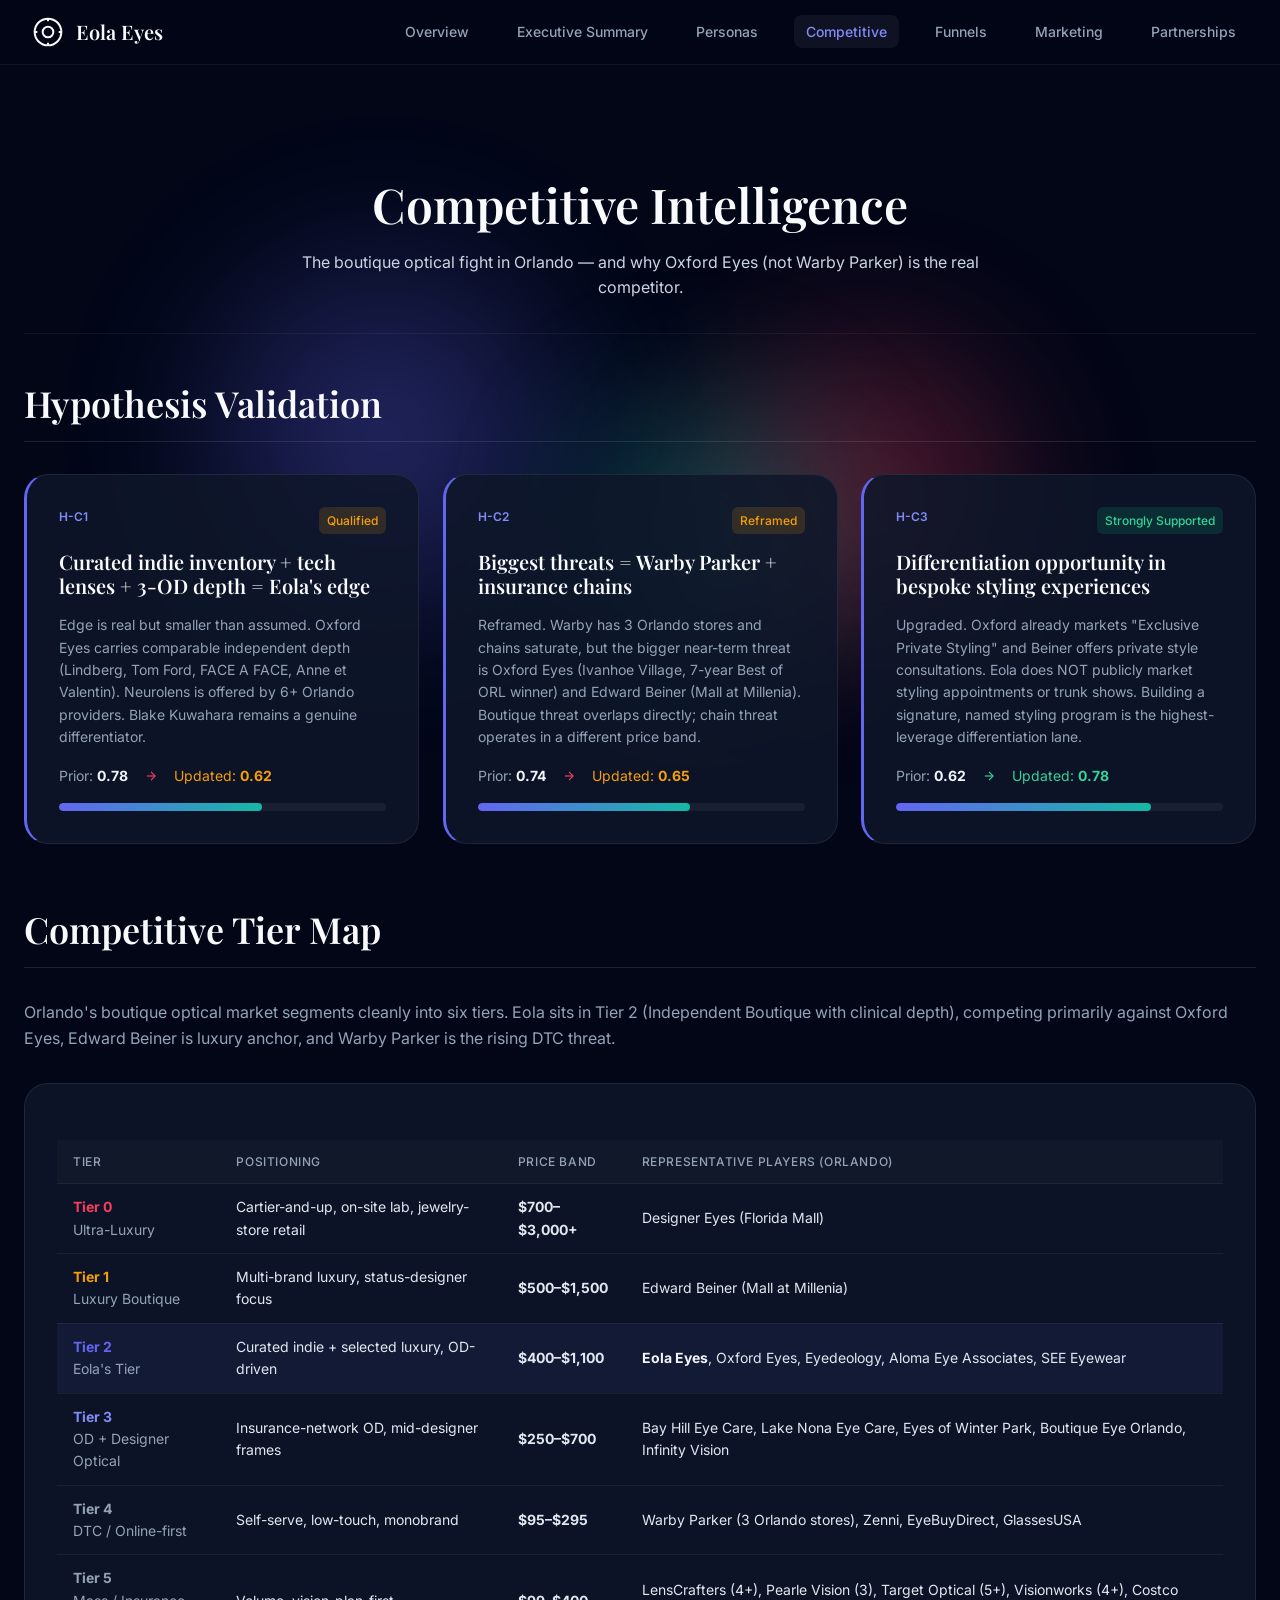
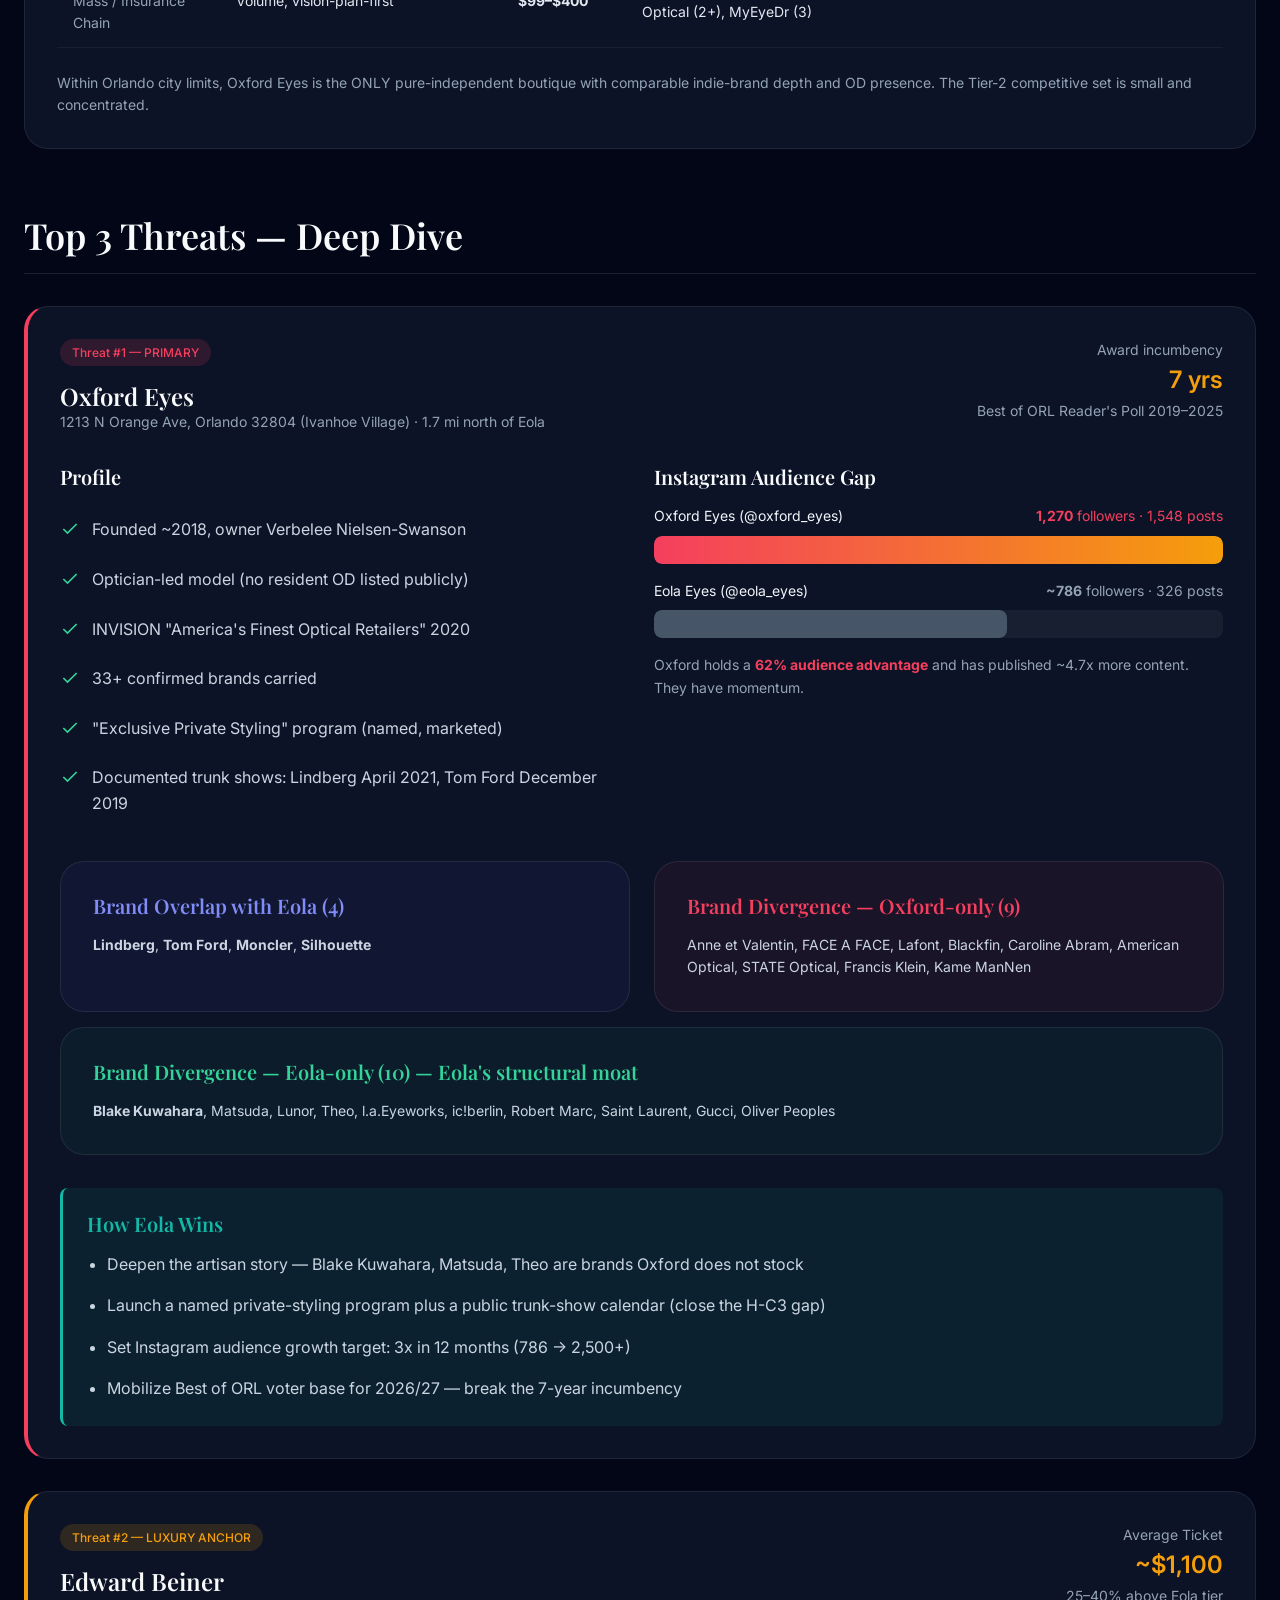
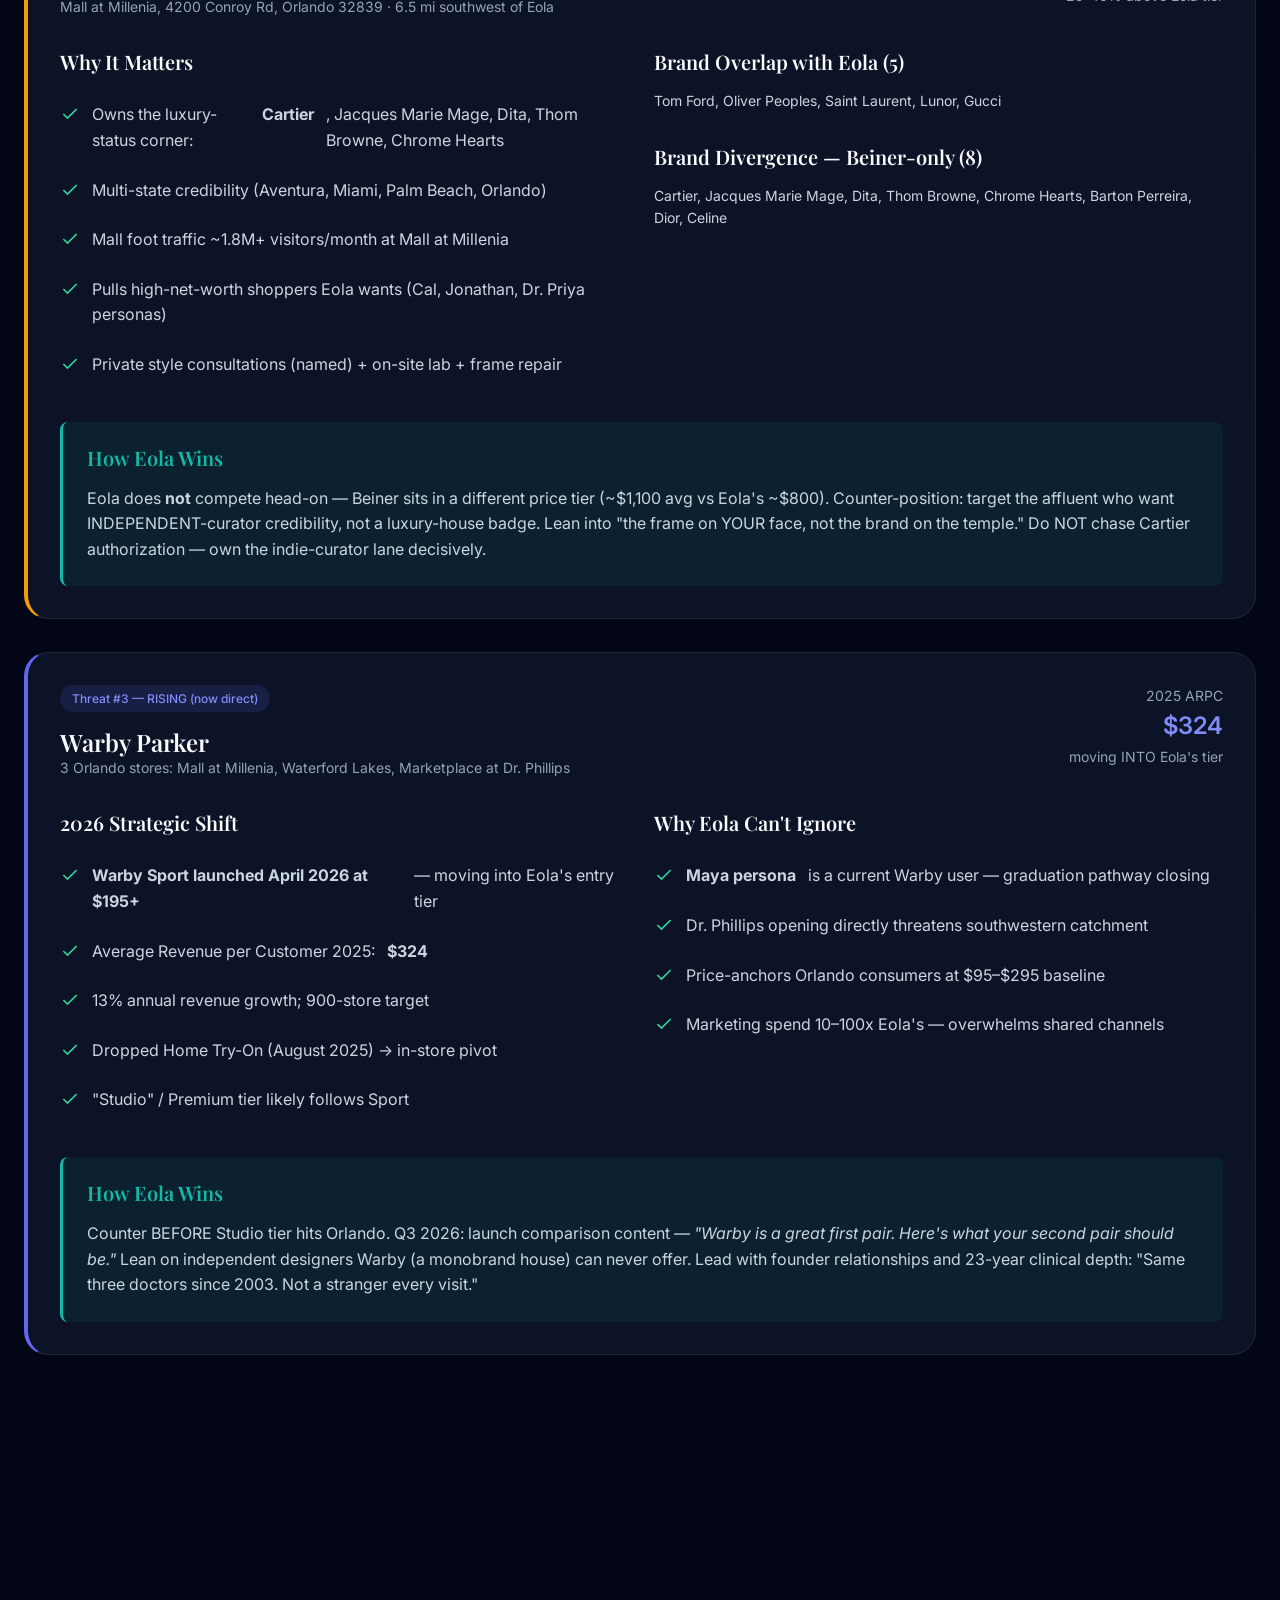
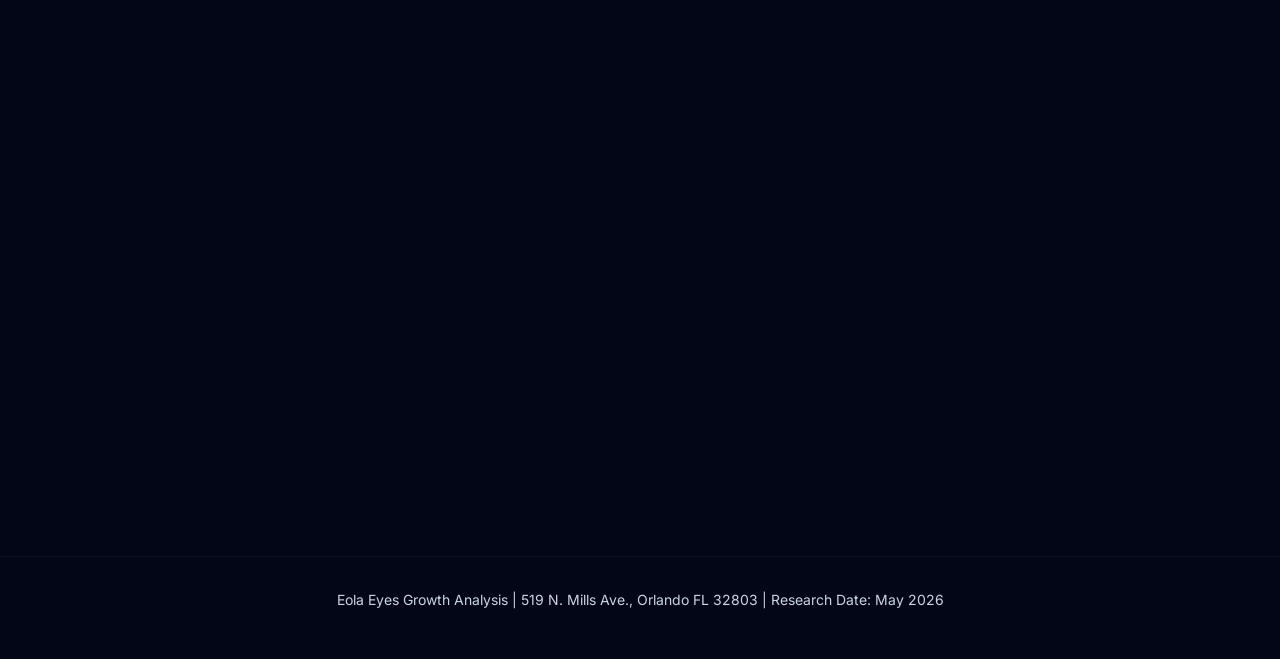
==== competitive.html @ 852f7302 "Initial commit: Eola Eyes Boutique Optical Sales Growth Analysis Live site: https://eolaeyes-growth-" ====
<!DOCTYPE html>
<html lang="en">
<head>
  <meta charset="UTF-8">
  <meta name="viewport" content="width=device-width, initial-scale=1.0">
  <title>Competitive Intelligence | Eola Eyes</title>
  <meta name="description" content="The boutique optical fight in Orlando — and why Oxford Eyes (not Warby Parker) is the real competitor for Eola Eyes.">

  <link rel="preconnect" href="https://fonts.googleapis.com">
  <link rel="preconnect" href="https://fonts.gstatic.com" crossorigin>

  <style>
    :root { --color-indigo: #6366f1; --color-rose: #f43f5e; --color-teal: #14b8a6; --color-slate-950: #020617; }
    body { margin: 0; font-family: 'Inter', -apple-system, sans-serif; background: var(--color-slate-950); color: #f1f5f9; }
    .aurora-bg { position: fixed; inset: 0; overflow: hidden; z-index: -1; }
  </style>

  <link href="https://fonts.googleapis.com/css2?family=Inter:wght@400;500;600&family=Playfair+Display:wght@500;600;700&display=swap" rel="stylesheet">
  <link rel="preload" href="./assets/css/main.css" as="style" onload="this.onload=null;this.rel='stylesheet'">
  <noscript><link rel="stylesheet" href="./assets/css/main.css"></noscript>
  <script defer src="./assets/js/main.js"></script>
</head>
<body>
  <div class="aurora-bg">
    <div class="aurora-blob aurora-blob--indigo"></div>
    <div class="aurora-blob aurora-blob--rose"></div>
    <div class="aurora-blob aurora-blob--teal"></div>
  </div>

  <nav class="nav">
    <div class="nav-container">
      <a href="index.html" class="nav-logo">
        <svg width="32" height="32" viewBox="0 0 24 24" fill="none" stroke="currentColor" stroke-width="1.5">
          <circle cx="12" cy="12" r="10"/><circle cx="12" cy="12" r="4"/>
          <line x1="12" y1="2" x2="12" y2="4"/><line x1="12" y1="20" x2="12" y2="22"/>
          <line x1="2" y1="12" x2="4" y2="12"/><line x1="20" y1="12" x2="22" y2="12"/>
        </svg>
        Eola Eyes
      </a>
      <button class="nav-toggle" aria-label="Toggle navigation">
        <svg width="24" height="24" viewBox="0 0 24 24" fill="none" stroke="currentColor" stroke-width="2">
          <line x1="3" y1="6" x2="21" y2="6"/><line x1="3" y1="12" x2="21" y2="12"/><line x1="3" y1="18" x2="21" y2="18"/>
        </svg>
      </button>
      <ul class="nav-links">
        <li><a href="index.html" class="nav-link">Overview</a></li>
        <li><a href="executive-summary.html" class="nav-link">Executive Summary</a></li>
        <li><a href="personas.html" class="nav-link">Personas</a></li>
        <li><a href="competitive.html" class="nav-link active">Competitive</a></li>
        <li><a href="funnels.html" class="nav-link">Funnels</a></li>
        <li><a href="marketing.html" class="nav-link">Marketing</a></li>
        <li><a href="partnerships.html" class="nav-link">Partnerships</a></li>
      </ul>
    </div>
  </nav>

  <main class="main">
    <div class="container">
      <header class="page-header" data-reveal>
        <h1>Competitive Intelligence</h1>
        <p>The boutique optical fight in Orlando — and why Oxford Eyes (not Warby Parker) is the real competitor.</p>
      </header>

      <!-- Hypothesis Validation -->
      <section class="section" data-reveal>
        <h2 class="section-title">Hypothesis Validation</h2>
        <div class="grid-3">
          <div class="glass-card hypothesis-card">
            <div class="hypothesis-header">
              <span class="hypothesis-id">H-C1</span>
              <span class="hypothesis-status status-testing">Qualified</span>
            </div>
            <h4 class="mb-4">Curated indie inventory + tech lenses + 3-OD depth = Eola's edge</h4>
            <p class="text-muted text-sm mb-4">Edge is real but smaller than assumed. Oxford Eyes carries comparable independent depth (Lindberg, Tom Ford, FACE A FACE, Anne et Valentin). Neurolens is offered by 6+ Orlando providers. Blake Kuwahara remains a genuine differentiator.</p>
            <div style="display: flex; align-items: center; gap: 1rem; font-size: 0.875rem;">
              <span class="text-muted">Prior: <strong style="color:#f1f5f9;">0.78</strong></span>
              <svg width="14" height="14" viewBox="0 0 24 24" fill="none" stroke="#f43f5e" stroke-width="2"><line x1="5" y1="12" x2="19" y2="12"/><polyline points="12 5 19 12 12 19"/></svg>
              <span class="text-warning">Updated: <strong>0.62</strong></span>
            </div>
            <div class="probability-bar"><div class="probability-fill" style="width: 62%;"></div></div>
          </div>

          <div class="glass-card hypothesis-card">
            <div class="hypothesis-header">
              <span class="hypothesis-id">H-C2</span>
              <span class="hypothesis-status status-testing">Reframed</span>
            </div>
            <h4 class="mb-4">Biggest threats = Warby Parker + insurance chains</h4>
            <p class="text-muted text-sm mb-4">Reframed. Warby has 3 Orlando stores and chains saturate, but the bigger near-term threat is Oxford Eyes (Ivanhoe Village, 7-year Best of ORL winner) and Edward Beiner (Mall at Millenia). Boutique threat overlaps directly; chain threat operates in a different price band.</p>
            <div style="display: flex; align-items: center; gap: 1rem; font-size: 0.875rem;">
              <span class="text-muted">Prior: <strong style="color:#f1f5f9;">0.74</strong></span>
              <svg width="14" height="14" viewBox="0 0 24 24" fill="none" stroke="#f43f5e" stroke-width="2"><line x1="5" y1="12" x2="19" y2="12"/><polyline points="12 5 19 12 12 19"/></svg>
              <span class="text-warning">Updated: <strong>0.65</strong></span>
            </div>
            <div class="probability-bar"><div class="probability-fill" style="width: 65%;"></div></div>
          </div>

          <div class="glass-card hypothesis-card">
            <div class="hypothesis-header">
              <span class="hypothesis-id">H-C3</span>
              <span class="hypothesis-status status-supported">Strongly Supported</span>
            </div>
            <h4 class="mb-4">Differentiation opportunity in bespoke styling experiences</h4>
            <p class="text-muted text-sm mb-4">Upgraded. Oxford already markets "Exclusive Private Styling" and Beiner offers private style consultations. Eola does NOT publicly market styling appointments or trunk shows. Building a signature, named styling program is the highest-leverage differentiation lane.</p>
            <div style="display: flex; align-items: center; gap: 1rem; font-size: 0.875rem;">
              <span class="text-muted">Prior: <strong style="color:#f1f5f9;">0.62</strong></span>
              <svg width="14" height="14" viewBox="0 0 24 24" fill="none" stroke="#34d399" stroke-width="2"><line x1="5" y1="12" x2="19" y2="12"/><polyline points="12 5 19 12 12 19"/></svg>
              <span class="text-success">Updated: <strong>0.78</strong></span>
            </div>
            <div class="probability-bar"><div class="probability-fill" style="width: 78%;"></div></div>
          </div>
        </div>
      </section>

      <!-- Competitive Tier Map -->
      <section class="section" data-reveal>
        <h2 class="section-title">Competitive Tier Map</h2>
        <p class="text-muted mb-8">Orlando's boutique optical market segments cleanly into six tiers. Eola sits in Tier 2 (Independent Boutique with clinical depth), competing primarily against Oxford Eyes, Edward Beiner is luxury anchor, and Warby Parker is the rising DTC threat.</p>
        <div class="glass-card">
          <div class="table-wrapper">
            <table>
              <thead>
                <tr>
                  <th>Tier</th>
                  <th>Positioning</th>
                  <th>Price Band</th>
                  <th>Representative Players (Orlando)</th>
                </tr>
              </thead>
              <tbody>
                <tr>
                  <td><strong style="color: var(--color-rose);">Tier 0</strong><br><span class="text-sm text-muted">Ultra-Luxury</span></td>
                  <td>Cartier-and-up, on-site lab, jewelry-store retail</td>
                  <td><strong>$700–$3,000+</strong></td>
                  <td>Designer Eyes (Florida Mall)</td>
                </tr>
                <tr>
                  <td><strong style="color: var(--color-amber);">Tier 1</strong><br><span class="text-sm text-muted">Luxury Boutique</span></td>
                  <td>Multi-brand luxury, status-designer focus</td>
                  <td><strong>$500–$1,500</strong></td>
                  <td>Edward Beiner (Mall at Millenia)</td>
                </tr>
                <tr style="background: rgba(99, 102, 241, 0.08);">
                  <td><strong style="color: var(--color-indigo);">Tier 2</strong><br><span class="text-sm text-muted">Eola's Tier</span></td>
                  <td>Curated indie + selected luxury, OD-driven</td>
                  <td><strong>$400–$1,100</strong></td>
                  <td><strong style="color: #f1f5f9;">Eola Eyes</strong>, Oxford Eyes, Eyedeology, Aloma Eye Associates, SEE Eyewear</td>
                </tr>
                <tr>
                  <td><strong style="color: var(--color-indigo-light);">Tier 3</strong><br><span class="text-sm text-muted">OD + Designer Optical</span></td>
                  <td>Insurance-network OD, mid-designer frames</td>
                  <td><strong>$250–$700</strong></td>
                  <td>Bay Hill Eye Care, Lake Nona Eye Care, Eyes of Winter Park, Boutique Eye Orlando, Infinity Vision</td>
                </tr>
                <tr>
                  <td><strong style="color: var(--color-slate-400);">Tier 4</strong><br><span class="text-sm text-muted">DTC / Online-first</span></td>
                  <td>Self-serve, low-touch, monobrand</td>
                  <td><strong>$95–$295</strong></td>
                  <td>Warby Parker (3 Orlando stores), Zenni, EyeBuyDirect, GlassesUSA</td>
                </tr>
                <tr>
                  <td><strong style="color: var(--color-slate-400);">Tier 5</strong><br><span class="text-sm text-muted">Mass / Insurance Chain</span></td>
                  <td>Volume, vision-plan-first</td>
                  <td><strong>$99–$400</strong></td>
                  <td>LensCrafters (4+), Pearle Vision (3), Target Optical (5+), Visionworks (4+), Costco Optical (2+), MyEyeDr (3)</td>
                </tr>
              </tbody>
            </table>
          </div>
          <p class="text-sm text-muted mt-4" style="margin-bottom:0;">Within Orlando city limits, Oxford Eyes is the ONLY pure-independent boutique with comparable indie-brand depth and OD presence. The Tier-2 competitive set is small and concentrated.</p>
        </div>
      </section>

      <!-- Top 3 Threats -->
      <section class="section" data-reveal>
        <h2 class="section-title">Top 3 Threats — Deep Dive</h2>

        <!-- Threat 1: Oxford Eyes -->
        <div class="glass-card mb-8" style="border-left: 4px solid var(--color-rose); padding: 2rem;">
          <div style="display: flex; align-items: flex-start; justify-content: space-between; flex-wrap: wrap; gap: 1rem; margin-bottom: 1rem;">
            <div>
              <span class="badge" style="background: rgba(244, 63, 94, 0.15); color: var(--color-rose);">Threat #1 — PRIMARY</span>
              <h3 class="mb-0 mt-4">Oxford Eyes</h3>
              <p class="text-muted text-sm mb-0">1213 N Orange Ave, Orlando 32804 (Ivanhoe Village) · 1.7 mi north of Eola</p>
            </div>
            <div style="text-align: right;">
              <div class="text-sm text-muted">Award incumbency</div>
              <div style="font-size: 1.5rem; font-weight: 600; color: var(--color-amber);">7 yrs</div>
              <div class="text-sm text-muted">Best of ORL Reader's Poll 2019–2025</div>
            </div>
          </div>

          <div class="grid-2 mt-8">
            <div>
              <h4 class="mb-4">Profile</h4>
              <ul class="feature-list">
                <li><svg viewBox="0 0 24 24"><polyline points="20 6 9 17 4 12"/></svg>Founded ~2018, owner Verbelee Nielsen-Swanson</li>
                <li><svg viewBox="0 0 24 24"><polyline points="20 6 9 17 4 12"/></svg>Optician-led model (no resident OD listed publicly)</li>
                <li><svg viewBox="0 0 24 24"><polyline points="20 6 9 17 4 12"/></svg>INVISION "America's Finest Optical Retailers" 2020</li>
                <li><svg viewBox="0 0 24 24"><polyline points="20 6 9 17 4 12"/></svg>33+ confirmed brands carried</li>
                <li><svg viewBox="0 0 24 24"><polyline points="20 6 9 17 4 12"/></svg>"Exclusive Private Styling" program (named, marketed)</li>
                <li><svg viewBox="0 0 24 24"><polyline points="20 6 9 17 4 12"/></svg>Documented trunk shows: Lindberg April 2021, Tom Ford December 2019</li>
              </ul>
            </div>

            <div>
              <h4 class="mb-4">Instagram Audience Gap</h4>
              <div style="display: flex; flex-direction: column; gap: 1rem;">
                <div>
                  <div style="display: flex; justify-content: space-between; margin-bottom: 0.5rem;">
                    <span class="text-sm">Oxford Eyes (@oxford_eyes)</span>
                    <span class="text-sm" style="color: var(--color-rose);"><strong>1,270</strong> followers · 1,548 posts</span>
                  </div>
                  <div style="background: rgba(255,255,255,0.05); border-radius: 8px; overflow: hidden;">
                    <div style="width: 100%; height: 28px; background: linear-gradient(90deg, var(--color-rose), var(--color-amber)); border-radius: 8px;"></div>
                  </div>
                </div>
                <div>
                  <div style="display: flex; justify-content: space-between; margin-bottom: 0.5rem;">
                    <span class="text-sm">Eola Eyes (@eola_eyes)</span>
                    <span class="text-sm text-muted"><strong>~786</strong> followers · 326 posts</span>
                  </div>
                  <div style="background: rgba(255,255,255,0.05); border-radius: 8px; overflow: hidden;">
                    <div style="width: 62%; height: 28px; background: var(--color-slate-600); border-radius: 8px;"></div>
                  </div>
                </div>
                <p class="text-sm text-muted mb-0">Oxford holds a <strong style="color: var(--color-rose);">62% audience advantage</strong> and has published ~4.7x more content. They have momentum.</p>
              </div>
            </div>
          </div>

          <div class="grid-2 mt-8">
            <div class="glass-card" style="background: rgba(99, 102, 241, 0.06);">
              <h4 class="mb-4" style="color: var(--color-indigo-light);">Brand Overlap with Eola (4)</h4>
              <p class="text-sm mb-0"><strong>Lindberg</strong>, <strong>Tom Ford</strong>, <strong>Moncler</strong>, <strong>Silhouette</strong></p>
            </div>
            <div class="glass-card" style="background: rgba(244, 63, 94, 0.06);">
              <h4 class="mb-4" style="color: var(--color-rose);">Brand Divergence — Oxford-only (9)</h4>
              <p class="text-sm mb-0">Anne et Valentin, FACE A FACE, Lafont, Blackfin, Caroline Abram, American Optical, STATE Optical, Francis Klein, Kame ManNen</p>
            </div>
          </div>

          <div class="glass-card mt-4" style="background: rgba(16, 185, 129, 0.06);">
            <h4 class="mb-4" style="color: var(--color-emerald-light);">Brand Divergence — Eola-only (10) — Eola's structural moat</h4>
            <p class="text-sm mb-0"><strong>Blake Kuwahara</strong>, Matsuda, Lunor, Theo, l.a.Eyeworks, ic!berlin, Robert Marc, Saint Laurent, Gucci, Oliver Peoples</p>
          </div>

          <div class="mt-8" style="padding: 1.5rem; background: rgba(20, 184, 166, 0.08); border-left: 3px solid var(--color-teal); border-radius: 8px;">
            <h4 class="mb-4" style="color: var(--color-teal);">How Eola Wins</h4>
            <ul style="margin: 0; padding-left: 1.25rem; color: var(--color-slate-300);">
              <li class="mb-4">Deepen the artisan story — Blake Kuwahara, Matsuda, Theo are brands Oxford does not stock</li>
              <li class="mb-4">Launch a named private-styling program plus a public trunk-show calendar (close the H-C3 gap)</li>
              <li class="mb-4">Set Instagram audience growth target: 3x in 12 months (786 → 2,500+)</li>
              <li>Mobilize Best of ORL voter base for 2026/27 — break the 7-year incumbency</li>
            </ul>
          </div>
        </div>

        <!-- Threat 2: Edward Beiner -->
        <div class="glass-card mb-8" style="border-left: 4px solid var(--color-amber); padding: 2rem;">
          <div style="display: flex; align-items: flex-start; justify-content: space-between; flex-wrap: wrap; gap: 1rem; margin-bottom: 1rem;">
            <div>
              <span class="badge" style="background: rgba(245, 158, 11, 0.15); color: var(--color-amber);">Threat #2 — LUXURY ANCHOR</span>
              <h3 class="mb-0 mt-4">Edward Beiner</h3>
              <p class="text-muted text-sm mb-0">Mall at Millenia, 4200 Conroy Rd, Orlando 32839 · 6.5 mi southwest of Eola</p>
            </div>
            <div style="text-align: right;">
              <div class="text-sm text-muted">Average Ticket</div>
              <div style="font-size: 1.5rem; font-weight: 600; color: var(--color-amber);">~$1,100</div>
              <div class="text-sm text-muted">25–40% above Eola tier</div>
            </div>
          </div>

          <div class="grid-2 mt-8">
            <div>
              <h4 class="mb-4">Why It Matters</h4>
              <ul class="feature-list">
                <li><svg viewBox="0 0 24 24"><polyline points="20 6 9 17 4 12"/></svg>Owns the luxury-status corner: <strong>Cartier</strong>, Jacques Marie Mage, Dita, Thom Browne, Chrome Hearts</li>
                <li><svg viewBox="0 0 24 24"><polyline points="20 6 9 17 4 12"/></svg>Multi-state credibility (Aventura, Miami, Palm Beach, Orlando)</li>
                <li><svg viewBox="0 0 24 24"><polyline points="20 6 9 17 4 12"/></svg>Mall foot traffic ~1.8M+ visitors/month at Mall at Millenia</li>
                <li><svg viewBox="0 0 24 24"><polyline points="20 6 9 17 4 12"/></svg>Pulls high-net-worth shoppers Eola wants (Cal, Jonathan, Dr. Priya personas)</li>
                <li><svg viewBox="0 0 24 24"><polyline points="20 6 9 17 4 12"/></svg>Private style consultations (named) + on-site lab + frame repair</li>
              </ul>
            </div>
            <div>
              <h4 class="mb-4">Brand Overlap with Eola (5)</h4>
              <p class="text-sm">Tom Ford, Oliver Peoples, Saint Laurent, Lunor, Gucci</p>
              <h4 class="mb-4 mt-8">Brand Divergence — Beiner-only (8)</h4>
              <p class="text-sm">Cartier, Jacques Marie Mage, Dita, Thom Browne, Chrome Hearts, Barton Perreira, Dior, Celine</p>
            </div>
          </div>

          <div class="mt-8" style="padding: 1.5rem; background: rgba(20, 184, 166, 0.08); border-left: 3px solid var(--color-teal); border-radius: 8px;">
            <h4 class="mb-4" style="color: var(--color-teal);">How Eola Wins</h4>
            <p class="mb-0">Eola does <strong>not</strong> compete head-on — Beiner sits in a different price tier (~$1,100 avg vs Eola's ~$800). Counter-position: target the affluent who want INDEPENDENT-curator credibility, not a luxury-house badge. Lean into "the frame on YOUR face, not the brand on the temple." Do NOT chase Cartier authorization — own the indie-curator lane decisively.</p>
          </div>
        </div>

        <!-- Threat 3: Warby Parker -->
        <div class="glass-card mb-8" style="border-left: 4px solid var(--color-indigo); padding: 2rem;">
          <div style="display: flex; align-items: flex-start; justify-content: space-between; flex-wrap: wrap; gap: 1rem; margin-bottom: 1rem;">
            <div>
              <span class="badge" style="background: rgba(99, 102, 241, 0.15); color: var(--color-indigo-light);">Threat #3 — RISING (now direct)</span>
              <h3 class="mb-0 mt-4">Warby Parker</h3>
              <p class="text-muted text-sm mb-0">3 Orlando stores: Mall at Millenia, Waterford Lakes, Marketplace at Dr. Phillips</p>
            </div>
            <div style="text-align: right;">
              <div class="text-sm text-muted">2025 ARPC</div>
              <div style="font-size: 1.5rem; font-weight: 600; color: var(--color-indigo-light);">$324</div>
              <div class="text-sm text-muted">moving INTO Eola's tier</div>
            </div>
          </div>

          <div class="grid-2 mt-8">
            <div>
              <h4 class="mb-4">2026 Strategic Shift</h4>
              <ul class="feature-list">
                <li><svg viewBox="0 0 24 24"><polyline points="20 6 9 17 4 12"/></svg><strong>Warby Sport launched April 2026 at $195+</strong> — moving into Eola's entry tier</li>
                <li><svg viewBox="0 0 24 24"><polyline points="20 6 9 17 4 12"/></svg>Average Revenue per Customer 2025: <strong>$324</strong></li>
                <li><svg viewBox="0 0 24 24"><polyline points="20 6 9 17 4 12"/></svg>13% annual revenue growth; 900-store target</li>
                <li><svg viewBox="0 0 24 24"><polyline points="20 6 9 17 4 12"/></svg>Dropped Home Try-On (August 2025) → in-store pivot</li>
                <li><svg viewBox="0 0 24 24"><polyline points="20 6 9 17 4 12"/></svg>"Studio" / Premium tier likely follows Sport</li>
              </ul>
            </div>
            <div>
              <h4 class="mb-4">Why Eola Can't Ignore</h4>
              <ul class="feature-list">
                <li><svg viewBox="0 0 24 24"><polyline points="20 6 9 17 4 12"/></svg><strong>Maya persona</strong> is a current Warby user — graduation pathway closing</li>
                <li><svg viewBox="0 0 24 24"><polyline points="20 6 9 17 4 12"/></svg>Dr. Phillips opening directly threatens southwestern catchment</li>
                <li><svg viewBox="0 0 24 24"><polyline points="20 6 9 17 4 12"/></svg>Price-anchors Orlando consumers at $95–$295 baseline</li>
                <li><svg viewBox="0 0 24 24"><polyline points="20 6 9 17 4 12"/></svg>Marketing spend 10–100x Eola's — overwhelms shared channels</li>
              </ul>
            </div>
          </div>

          <div class="mt-8" style="padding: 1.5rem; background: rgba(20, 184, 166, 0.08); border-left: 3px solid var(--color-teal); border-radius: 8px;">
            <h4 class="mb-4" style="color: var(--color-teal);">How Eola Wins</h4>
            <p class="mb-0">Counter BEFORE Studio tier hits Orlando. Q3 2026: launch comparison content — <em>"Warby is a great first pair. Here's what your second pair should be."</em> Lean on independent designers Warby (a monobrand house) can never offer. Lead with founder relationships and 23-year clinical depth: "Same three doctors since 2003. Not a stranger every visit."</p>
          </div>
        </div>
      </section>

      <!-- Brand Portfolio Comparison Matrix -->
      <section class="section" data-reveal>
        <h2 class="section-title">Brand Portfolio Comparison Matrix</h2>
        <p class="text-muted mb-8">Top 15 designer brands across the most competitive Orlando boutique optical players. Highlighted rows are Eola-unique.</p>
        <div class="glass-card">
          <div class="table-wrapper">
            <table>
              <thead>
                <tr>
                  <th>Brand</th>
                  <th style="text-align:center;">Eola</th>
                  <th style="text-align:center;">Oxford</th>
                  <th style="text-align:center;">Beiner</th>
                  <th style="text-align:center;">Warby</th>
                  <th style="text-align:center;">LensCrafters</th>
                </tr>
              </thead>
              <tbody>
                <tr style="background: rgba(16, 185, 129, 0.06);">
                  <td><strong style="color: var(--color-emerald-light);">Blake Kuwahara</strong></td>
                  <td style="text-align:center; color: var(--color-emerald-light);">YES</td>
                  <td style="text-align:center; color: var(--color-slate-500);">—</td>
                  <td style="text-align:center; color: var(--color-slate-500);">—</td>
                  <td style="text-align:center; color: var(--color-slate-500);">—</td>
                  <td style="text-align:center; color: var(--color-slate-500);">—</td>
                </tr>
                <tr style="background: rgba(16, 185, 129, 0.06);">
                  <td><strong style="color: var(--color-emerald-light);">Matsuda</strong></td>
                  <td style="text-align:center; color: var(--color-emerald-light);">YES</td>
                  <td style="text-align:center; color: var(--color-slate-500);">—</td>
                  <td style="text-align:center; color: var(--color-slate-500);">—</td>
                  <td style="text-align:center; color: var(--color-slate-500);">—</td>
                  <td style="text-align:center; color: var(--color-slate-500);">—</td>
                </tr>
                <tr style="background: rgba(16, 185, 129, 0.06);">
                  <td><strong style="color: var(--color-emerald-light);">Theo</strong></td>
                  <td style="text-align:center; color: var(--color-emerald-light);">YES</td>
                  <td style="text-align:center; color: var(--color-slate-500);">—</td>
                  <td style="text-align:center; color: var(--color-slate-500);">—</td>
                  <td style="text-align:center; color: var(--color-slate-500);">—</td>
                  <td style="text-align:center; color: var(--color-slate-500);">—</td>
                </tr>
                <tr style="background: rgba(16, 185, 129, 0.06);">
                  <td><strong style="color: var(--color-emerald-light);">l.a.Eyeworks</strong></td>
                  <td style="text-align:center; color: var(--color-emerald-light);">YES</td>
                  <td style="text-align:center; color: var(--color-slate-500);">—</td>
                  <td style="text-align:center; color: var(--color-slate-500);">—</td>
                  <td style="text-align:center; color: var(--color-slate-500);">—</td>
                  <td style="text-align:center; color: var(--color-slate-500);">—</td>
                </tr>
                <tr style="background: rgba(16, 185, 129, 0.06);">
                  <td><strong style="color: var(--color-emerald-light);">ic!berlin</strong></td>
                  <td style="text-align:center; color: var(--color-emerald-light);">YES</td>
                  <td style="text-align:center; color: var(--color-slate-500);">—</td>
                  <td style="text-align:center; color: var(--color-slate-500);">—</td>
                  <td style="text-align:center; color: var(--color-slate-500);">—</td>
                  <td style="text-align:center; color: var(--color-slate-500);">—</td>
                </tr>
                <tr style="background: rgba(16, 185, 129, 0.06);">
                  <td><strong style="color: var(--color-emerald-light);">Robert Marc</strong></td>
                  <td style="text-align:center; color: var(--color-emerald-light);">YES</td>
                  <td style="text-align:center; color: var(--color-slate-500);">—</td>
                  <td style="text-align:center; color: var(--color-slate-500);">—</td>
                  <td style="text-align:center; color: var(--color-slate-500);">—</td>
                  <td style="text-align:center; color: var(--color-slate-500);">—</td>
                </tr>
                <tr>
                  <td>Lindberg</td>
                  <td style="text-align:center; color: var(--color-emerald-light);">YES</td>
                  <td style="text-align:center; color: var(--color-emerald-light);">YES</td>
                  <td style="text-align:center; color: var(--color-slate-500);">—</td>
                  <td style="text-align:center; color: var(--color-slate-500);">—</td>
                  <td style="text-align:center; color: var(--color-slate-500);">—</td>
                </tr>
                <tr>
                  <td>Lunor</td>
                  <td style="text-align:center; color: var(--color-emerald-light);">YES</td>
                  <td style="text-align:center; color: var(--color-slate-500);">—</td>
                  <td style="text-align:center; color: var(--color-emerald-light);">YES</td>
                  <td style="text-align:center; color: var(--color-slate-500);">—</td>
                  <td style="text-align:center; color: var(--color-slate-500);">—</td>
                </tr>
                <tr>
                  <td>Tom Ford</td>
                  <td style="text-align:center; color: var(--color-emerald-light);">YES</td>
                  <td style="text-align:center; color: var(--color-emerald-light);">YES</td>
                  <td style="text-align:center; color: var(--color-emerald-light);">YES</td>
                  <td style="text-align:center; color: var(--color-slate-500);">—</td>
                  <td style="text-align:center; color: var(--color-amber);">partial</td>
                </tr>
                <tr>
                  <td>Oliver Peoples</td>
                  <td style="text-align:center; color: var(--color-emerald-light);">YES</td>
                  <td style="text-align:center; color: var(--color-slate-500);">—</td>
                  <td style="text-align:center; color: var(--color-emerald-light);">YES</td>
                  <td style="text-align:center; color: var(--color-slate-500);">—</td>
                  <td style="text-align:center; color: var(--color-slate-500);">—</td>
                </tr>
                <tr>
                  <td>Saint Laurent (YSL)</td>
                  <td style="text-align:center; color: var(--color-emerald-light);">YES</td>
                  <td style="text-align:center; color: var(--color-slate-500);">—</td>
                  <td style="text-align:center; color: var(--color-emerald-light);">YES</td>
                  <td style="text-align:center; color: var(--color-slate-500);">—</td>
                  <td style="text-align:center; color: var(--color-slate-500);">—</td>
                </tr>
                <tr>
                  <td>Gucci</td>
                  <td style="text-align:center; color: var(--color-emerald-light);">YES</td>
                  <td style="text-align:center; color: var(--color-slate-500);">—</td>
                  <td style="text-align:center; color: var(--color-emerald-light);">YES</td>
                  <td style="text-align:center; color: var(--color-slate-500);">—</td>
                  <td style="text-align:center; color: var(--color-emerald-light);">YES</td>
                </tr>
                <tr>
                  <td>Silhouette</td>
                  <td style="text-align:center; color: var(--color-emerald-light);">YES</td>
                  <td style="text-align:center; color: var(--color-emerald-light);">YES</td>
                  <td style="text-align:center; color: var(--color-slate-500);">—</td>
                  <td style="text-align:center; color: var(--color-slate-500);">—</td>
                  <td style="text-align:center; color: var(--color-slate-500);">—</td>
                </tr>
                <tr>
                  <td>Cartier</td>
                  <td style="text-align:center; color: var(--color-rose);">NO</td>
                  <td style="text-align:center; color: var(--color-rose);">NO</td>
                  <td style="text-align:center; color: var(--color-emerald-light);">YES</td>
                  <td style="text-align:center; color: var(--color-slate-500);">—</td>
                  <td style="text-align:center; color: var(--color-slate-500);">—</td>
                </tr>
                <tr>
                  <td>Jacques Marie Mage</td>
                  <td style="text-align:center; color: var(--color-rose);">NO</td>
                  <td style="text-align:center; color: var(--color-slate-500);">—</td>
                  <td style="text-align:center; color: var(--color-emerald-light);">YES</td>
                  <td style="text-align:center; color: var(--color-slate-500);">—</td>
                  <td style="text-align:center; color: var(--color-slate-500);">—</td>
                </tr>
                <tr>
                  <td>Anne et Valentin</td>
                  <td style="text-align:center; color: var(--color-rose);">NO</td>
                  <td style="text-align:center; color: var(--color-emerald-light);">YES</td>
                  <td style="text-align:center; color: var(--color-slate-500);">—</td>
                  <td style="text-align:center; color: var(--color-slate-500);">—</td>
                  <td style="text-align:center; color: var(--color-slate-500);">—</td>
                </tr>
              </tbody>
            </table>
          </div>
          <p class="text-sm text-muted mt-4" style="margin-bottom:0;">Highlighted rows: brands UNIQUE to Eola Eyes in Orlando. Eola owns the Japanese-modernist / European-architectural sub-niche. Oxford owns European-handmade-fashion. Beiner owns luxury-status. Each is a different moat.</p>
        </div>
      </section>

      <!-- Competitive Response Scenarios Summary -->
      <section class="section" data-reveal>
        <h2 class="section-title">Competitive Response Scenarios</h2>
        <p class="text-muted mb-8">Game-theoretic projection of how each major competitor will respond if Eola executes its strategy. Full red-team analysis in <code>08_Red_Team/competitive_response_scenarios.md</code>.</p>

        <div class="grid-2">
          <div class="glass-card" style="border-top: 3px solid var(--color-rose);">
            <h4 class="mb-4">If Oxford Defends (~75%)</h4>
            <p class="text-sm text-muted mb-4"><strong>Likely move:</strong> Apply for Blake Kuwahara, Matsuda, Theo authorization within 90 days. Increase IG cadence 5–7x weekly. Sign micro-influencer partnerships.</p>
            <p class="text-sm mb-0" style="padding: 1rem; background: rgba(20, 184, 166, 0.08); border-radius: 6px; border-left: 3px solid var(--color-teal);"><strong style="color: var(--color-teal);">Eola counter-counter:</strong> Lock 12-month brand authorizations NOW. Build doctor-led content moat (3 ODs publishing monthly clinical content) Oxford structurally cannot replicate.</p>
          </div>

          <div class="glass-card" style="border-top: 3px solid var(--color-indigo);">
            <h4 class="mb-4">If Warby Counters (~70%)</h4>
            <p class="text-sm text-muted mb-4"><strong>Likely move:</strong> Open 4th store at Park Avenue Winter Park or Mills 50. Launch "Warby Studio" tier at $300–$500. Allocate $50K–$200K to local creators.</p>
            <p class="text-sm mb-0" style="padding: 1rem; background: rgba(20, 184, 166, 0.08); border-radius: 6px; border-left: 3px solid var(--color-teal);"><strong style="color: var(--color-teal);">Eola counter-counter:</strong> Position founder + 23-yr clinical depth. Lean on indie designers (Blake Kuwahara, Matsuda) Warby cannot license. Build B2B corporate-wellness B2B channel as defense.</p>
          </div>

          <div class="glass-card" style="border-top: 3px solid var(--color-amber);">
            <h4 class="mb-4">If Edward Beiner Expands (~55%)</h4>
            <p class="text-sm text-muted mb-4"><strong>Likely move:</strong> Open Park Avenue Winter Park location. Run Cartier private viewing event. Sign Florida-exclusivity contracts on Cartier / JMM / Dita.</p>
            <p class="text-sm mb-0" style="padding: 1rem; background: rgba(20, 184, 166, 0.08); border-radius: 6px; border-left: 3px solid var(--color-teal);"><strong style="color: var(--color-teal);">Eola counter-counter:</strong> Indie-curator vs status-brand counter-positioning. Build "Frame Curator's Collective" private membership ($250/yr). Recruit Cartier alternative: Mykita, Anglo American, Native Sons, Eyevan 7285.</p>
          </div>

          <div class="glass-card" style="border-top: 3px solid var(--color-slate-400);">
            <h4 class="mb-4">If Chains/Luxottica Compress (~70%)</h4>
            <p class="text-sm text-muted mb-4"><strong>Likely silent attack:</strong> Compress wholesale margin on Varilux, Crizal, Stellest by 8–15% over 24 months. Possible Beiner acquisition or LensCrafters Premium sub-brand launch.</p>
            <p class="text-sm mb-0" style="padding: 1rem; background: rgba(20, 184, 166, 0.08); border-radius: 6px; border-left: 3px solid var(--color-teal);"><strong style="color: var(--color-teal);">Eola counter-counter:</strong> Diversify lens supply — Shamir to 40–50% volume, add Hoya tertiary. Negotiate 24-month locked Essilor pricing. Build margin contingency reserve (15–20% of Year 1 marketing budget).</p>
          </div>
        </div>

        <div class="glass-card mt-8" style="border-left: 4px solid var(--color-rose); background: rgba(244, 63, 94, 0.04);">
          <h4 class="mb-4">Cross-Scenario Compound Risk</h4>
          <p class="text-sm mb-0">If Oxford expands brands + Warby opens Park Avenue + Beiner expands trunk shows + Luxottica raises margins + a recession year hits — projected $646K Scenario B lift could become a $50K–$150K NET loss. Unlikely but plausible. Plan must include quarterly competitive review and pre-defined trigger thresholds.</p>
        </div>
      </section>

      <!-- SWOT Analysis -->
      <section class="section" data-reveal>
        <h2 class="section-title">SWOT — Eola Eyes Position</h2>
        <div class="swot-grid">
          <div class="glass-card swot-card swot-card--strengths">
            <h4>
              <svg width="20" height="20" viewBox="0 0 24 24" fill="none" stroke="#34d399" stroke-width="2">
                <polyline points="20 6 9 17 4 12"/>
              </svg>
              Strengths
            </h4>
            <ul class="swot-list">
              <li>23-year established brand (since 2003)</li>
              <li>3-OD partnership clinical depth (Williams, Giedd, Beedle)</li>
              <li>Unique artisan portfolio: Blake Kuwahara, Matsuda, Theo, l.a.Eyeworks, ic!berlin, Robert Marc</li>
              <li>Mills 50 / Thornton Park location — culturally affluent walkable corridor</li>
              <li>Tech stack: Neurolens, Avulux, Nuance Audio, Meta AI, Stellest, in-house lab</li>
              <li>4.6/5 reputation across Optix-now, Birdeye, Yelp</li>
            </ul>
          </div>

          <div class="glass-card swot-card swot-card--weaknesses">
            <h4>
              <svg width="20" height="20" viewBox="0 0 24 24" fill="none" stroke="#f43f5e" stroke-width="2">
                <circle cx="12" cy="12" r="10"/>
                <line x1="15" y1="9" x2="9" y2="15"/>
                <line x1="9" y1="9" x2="15" y2="15"/>
              </svg>
              Weaknesses
            </h4>
            <ul class="swot-list">
              <li>Instagram underinvestment: 786 followers across 23 years</li>
              <li>No publicly named private-styling program</li>
              <li>No public trunk-show calendar</li>
              <li>Slipped to #2 Best of ORL in 2024 (Oxford holds #1 for 7 yrs)</li>
              <li>No Saturday/Sunday hours by default — limits weekend buyers</li>
              <li>No Cartier authorization — every other "luxury" Orlando shop carries it</li>
            </ul>
          </div>

          <div class="glass-card swot-card swot-card--opportunities">
            <h4>
              <svg width="20" height="20" viewBox="0 0 24 24" fill="none" stroke="#6366f1" stroke-width="2">
                <polyline points="23 6 13.5 15.5 8.5 10.5 1 18"/>
                <polyline points="17 6 23 6 23 12"/>
              </svg>
              Opportunities
            </h4>
            <ul class="swot-list">
              <li>Launch named private-styling program ("Eola Atelier" or similar)</li>
              <li>Quarterly trunk-show calendar (Blake Kuwahara, Lindberg, Lunor designer visits)</li>
              <li>Instagram audience growth: 786 → 2,500+ in 12 months</li>
              <li>Own "Migraine + Headache Eyewear Orlando" SEO (Avulux + Neurolens)</li>
              <li>Stellest myopia-control kids niche — combines with Thornton Park family base</li>
              <li>Partnership ecosystem (post legal-foundation): biotech, hospital, concierge MD networks</li>
            </ul>
          </div>

          <div class="glass-card swot-card swot-card--threats">
            <h4>
              <svg width="20" height="20" viewBox="0 0 24 24" fill="none" stroke="#f59e0b" stroke-width="2">
                <path d="M10.29 3.86L1.82 18a2 2 0 0 0 1.71 3h16.94a2 2 0 0 0 1.71-3L13.71 3.86a2 2 0 0 0-3.42 0z"/>
                <line x1="12" y1="9" x2="12" y2="13"/>
                <line x1="12" y1="17" x2="12.01" y2="17"/>
              </svg>
              Threats
            </h4>
            <ul class="swot-list">
              <li>Oxford Eyes 7-yr Best of ORL incumbency + larger IG audience</li>
              <li>Warby Sport entry into $195+ tier (April 2026); Studio likely follows</li>
              <li>Edward Beiner luxury pull at Mall at Millenia — Park Ave expansion likely</li>
              <li>Brand authorization is rentable, not owned — Oxford can apply for Eola's indies</li>
              <li>EssilorLuxottica wholesale margin compression (silent attack, 70% probability)</li>
              <li>Aloma Eye Associates (381 reviews) — patient-flow scale risk in Winter Park</li>
            </ul>
          </div>
        </div>
      </section>

      <!-- Implications Engine -->
      <section class="section" data-reveal>
        <h2 class="section-title">Implications Engine</h2>
        <div class="grid-2">
          <div class="glass-card" style="border-left: 4px solid var(--color-indigo);">
            <h4 class="mb-4" style="color: var(--color-indigo-light);">SO WHAT</h4>
            <p class="text-muted mb-0">Eola is currently a strong <strong>#2 boutique</strong> in Orlando: second to Oxford Eyes by experience marketing, peer to Edward Beiner by clinical depth, ahead of all OD-with-optical hybrids by indie-brand depth. The competitive moat is narrower than the 0.78 prior assumed — H-C1 downgraded to 0.62. The single most actionable gap is the experience-marketing layer (named styling program + trunk-show calendar + IG cadence) — H-C3 upgraded to 0.78.</p>
          </div>

          <div class="glass-card" style="border-left: 4px solid var(--color-emerald);">
            <h4 class="mb-4" style="color: var(--color-emerald-light);">NOW WHAT</h4>
            <p class="text-muted mb-4">Three moves to claim clear #1 within 12–18 months:</p>
            <ol style="margin: 0; padding-left: 1.25rem; color: var(--color-slate-300); font-size: 0.9375rem;">
              <li class="mb-4">Build & name a signature private-styling program (closes the largest experiential gap to Oxford)</li>
              <li class="mb-4">Launch quarterly trunk-show calendar with one signature Blake Kuwahara designer visit/year</li>
              <li>Race Oxford on UNIQUE content quality (doctor-led Reels, patient transformations) — not on quantity</li>
            </ol>
          </div>

          <div class="glass-card" style="border-left: 4px solid var(--color-amber);">
            <h4 class="mb-4" style="color: var(--color-amber);">WHAT IF</h4>
            <p class="text-muted mb-0">If Oxford applies for Blake Kuwahara authorization (~75% probability within 9 months), Eola's "rare in Orlando" claim collapses. Pre-emptive defense: travel to Vision Expo, build personal designer relationships, secure 12-month written exclusivity letters of intent for Greater Orlando. Even non-binding documentation slows Oxford's move by 6–12 months. Skip Best of ORL 2027 — too high-cost low-probability against a 7-year incumbent. Re-enter the contest in 2028/29 when momentum is undeniable.</p>
          </div>

          <div class="glass-card" style="border-left: 4px solid var(--color-rose);">
            <h4 class="mb-4" style="color: var(--color-rose);">COMPARED TO</h4>
            <p class="text-muted mb-0">Eola's pricing band (~$800 avg ticket) is <strong>3–8x Warby</strong>, <strong>2–3x chain mid-range</strong>, and <strong>25–40% below Beiner</strong> luxury. The middle squeeze (MyEyeDr, Aloma, mainstream-designer practice optical) is the most economically dangerous neighbor — they charge 50–60% of Eola's price for substitutable Tom Ford / YSL / Gucci / Maui Jim frames. Differentiation cannot rest on price; it must rest on clinical authority (3 ODs since 2003), curated indie portfolio (Blake Kuwahara, Matsuda, Theo), and an experience layer Eola has not yet built.</p>
          </div>
        </div>
      </section>
    </div>
  </main>

  <footer class="footer">
    <p>Eola Eyes Growth Analysis | 519 N. Mills Ave., Orlando FL 32803 | Research Date: May 2026</p>
  </footer>
</body>
</html>
---- assets/css/main.css ----
/* Ethereal Clarity Design System - EyeCare For You Growth Analysis */

:root {
  /* Primary Accent */
  --color-indigo: #6366f1;
  --color-indigo-light: #818cf8;
  --color-indigo-dark: #4f46e5;

  /* Aurora Colors */
  --color-rose: #f43f5e;
  --color-teal: #14b8a6;

  /* Slate Palette (No pure black/white) */
  --color-slate-50: #f8fafc;
  --color-slate-100: #f1f5f9;
  --color-slate-200: #e2e8f0;
  --color-slate-300: #cbd5e1;
  --color-slate-400: #94a3b8;
  --color-slate-500: #64748b;
  --color-slate-600: #475569;
  --color-slate-700: #334155;
  --color-slate-800: #1e293b;
  --color-slate-900: #0f172a;
  --color-slate-950: #020617;

  /* Emerald for success/positive */
  --color-emerald: #10b981;
  --color-emerald-light: #34d399;

  /* Amber for warnings */
  --color-amber: #f59e0b;

  /* Typography */
  --font-display: 'Playfair Display', Georgia, 'Times New Roman', serif;
  --font-body: 'Inter', -apple-system, BlinkMacSystemFont, 'Segoe UI', Roboto, sans-serif;

  /* Spacing */
  --space-1: 0.25rem;
  --space-2: 0.5rem;
  --space-3: 0.75rem;
  --space-4: 1rem;
  --space-6: 1.5rem;
  --space-8: 2rem;
  --space-12: 3rem;
  --space-16: 4rem;
  --space-24: 6rem;

  /* Border Radius */
  --radius-sm: 0.375rem;
  --radius-md: 0.5rem;
  --radius-lg: 1rem;
  --radius-xl: 1.5rem;
  --radius-full: 9999px;
}

/* Reset */
*, *::before, *::after {
  box-sizing: border-box;
  margin: 0;
  padding: 0;
}

html {
  scroll-behavior: smooth;
}

body {
  font-family: var(--font-body);
  font-size: 1rem;
  line-height: 1.6;
  color: var(--color-slate-100);
  background: var(--color-slate-950);
  min-height: 100vh;
  -webkit-font-smoothing: antialiased;
  -moz-osx-font-smoothing: grayscale;
}

/* Typography */
h1, h2, h3, h4, h5, h6 {
  font-family: var(--font-display);
  font-weight: 600;
  line-height: 1.2;
  color: var(--color-slate-50);
}

h1 { font-size: 3rem; }
h2 { font-size: 2.25rem; }
h3 { font-size: 1.5rem; }
h4 { font-size: 1.25rem; }
h5 { font-size: 1.125rem; }
h6 { font-size: 1rem; }

p {
  margin-bottom: var(--space-4);
  color: var(--color-slate-300);
}

a {
  color: var(--color-indigo-light);
  text-decoration: none;
  transition: color 0.2s ease;
}

a:hover {
  color: var(--color-indigo);
}

/* Aurora Background */
.aurora-bg {
  position: fixed;
  inset: 0;
  overflow: hidden;
  z-index: -1;
  pointer-events: none;
  contain: paint; /* Isolate expensive paints */
}

.aurora-blob {
  position: absolute;
  border-radius: 50%;
  filter: blur(60px); /* Reduced from 80px for better performance */
  opacity: 0.4; /* Slightly reduced */
  will-change: transform;
  transform: translate3d(0, 0, 0);
  animation: aurora-float 25s ease-in-out infinite; /* Slower = less GPU work */
}

.aurora-blob--indigo {
  width: 40vw;
  height: 40vw;
  background: radial-gradient(circle, var(--color-indigo) 0%, transparent 70%);
  left: 10%;
  top: 20%;
}

.aurora-blob--rose {
  width: 35vw;
  height: 35vw;
  background: radial-gradient(circle, var(--color-rose) 0%, transparent 70%);
  right: 15%;
  top: 30%;
  animation-delay: -7s;
}

.aurora-blob--teal {
  width: 30vw;
  height: 30vw;
  background: radial-gradient(circle, var(--color-teal) 0%, transparent 70%);
  left: 40%;
  bottom: 20%;
  animation-delay: -14s;
}

@keyframes aurora-float {
  /* Removed scale transforms - they cause expensive re-renders with blur */
  0%, 100% { transform: translate3d(0, 0, 0); }
  25% { transform: translate3d(5%, -3%, 0); }
  50% { transform: translate3d(-3%, 5%, 0); }
  75% { transform: translate3d(-5%, -2%, 0); }
}

@media (prefers-reduced-motion: reduce) {
  .aurora-blob {
    animation: none;
    will-change: auto;
  }
}

/* Glass Cards - Optimized for scroll performance */
.glass-card {
  background: rgba(15, 23, 42, 0.85); /* Solid background instead of backdrop-filter */
  border: 1px solid rgba(255, 255, 255, 0.08);
  border-radius: var(--radius-xl);
  /* backdrop-filter removed - causes scroll jank with 85 cards */
  isolation: isolate;
  padding: var(--space-8);
  transform: translate3d(0, 0, 0); /* Force GPU layer */
  will-change: transform; /* Persistent for smoother hover */
  transition: transform 0.3s cubic-bezier(0.34, 1.56, 0.64, 1), border-color 0.3s ease;
}

.glass-card:hover {
  transform: translate3d(0, -4px, 0); /* GPU-accelerated 3D transform */
  border-color: rgba(255, 255, 255, 0.15);
}

@media (prefers-reduced-motion: reduce) {
  .glass-card {
    will-change: auto;
  }
  .glass-card:hover {
    transform: none;
  }
}

/* Navigation - Optimized: removed backdrop-filter for scroll performance */
.nav {
  position: fixed;
  top: 0;
  left: 0;
  right: 0;
  z-index: 100;
  padding: var(--space-4) var(--space-8);
  background: rgba(2, 6, 23, 0.95); /* Solid background - no blur needed */
  /* backdrop-filter removed - fixed elements with blur cause scroll jank */
  border-bottom: 1px solid rgba(255, 255, 255, 0.05);
}

.nav-container {
  max-width: 1400px;
  margin: 0 auto;
  display: flex;
  justify-content: space-between;
  align-items: center;
}

.nav-logo {
  display: flex;
  align-items: center;
  gap: var(--space-3);
  font-family: var(--font-display);
  font-size: 1.25rem;
  font-weight: 600;
  color: var(--color-slate-50);
}

.nav-logo img {
  height: 40px;
  width: auto;
}

.nav-links {
  display: flex;
  gap: var(--space-6);
  list-style: none;
}

.nav-link {
  color: var(--color-slate-400);
  font-size: 0.875rem;
  font-weight: 500;
  padding: var(--space-2) var(--space-3);
  border-radius: var(--radius-md);
  transition: color 0.2s ease, background 0.2s ease;
}

.nav-link:hover,
.nav-link.active {
  color: var(--color-slate-50);
  background: rgba(255, 255, 255, 0.05);
}

.nav-link.active {
  color: var(--color-indigo-light);
}

/* Mobile Navigation */
.nav-toggle {
  display: none;
  background: none;
  border: none;
  color: var(--color-slate-50);
  cursor: pointer;
  padding: var(--space-2);
}

@media (max-width: 768px) {
  .nav-toggle {
    display: block;
  }

  .nav-links {
    display: none;
    position: absolute;
    top: 100%;
    left: 0;
    right: 0;
    flex-direction: column;
    background: rgba(2, 6, 23, 0.98);
    padding: var(--space-4);
    gap: var(--space-2);
  }

  .nav-links.open {
    display: flex;
  }
}

/* Main Content */
.main {
  padding-top: 80px;
  min-height: 100vh;
}

.container {
  max-width: 1400px;
  margin: 0 auto;
  padding: var(--space-8) var(--space-6);
}

/* Hero Section */
.hero {
  padding: var(--space-24) 0;
  text-align: center;
}

.hero-title {
  font-size: clamp(2.5rem, 5vw, 4rem);
  margin-bottom: var(--space-6);
  background: linear-gradient(135deg, var(--color-slate-50), var(--color-indigo-light));
  -webkit-background-clip: text;
  -webkit-text-fill-color: transparent;
  background-clip: text;
}

.hero-subtitle {
  font-size: 1.25rem;
  color: var(--color-slate-400);
  max-width: 600px;
  margin: 0 auto var(--space-8);
}

/* Stats Grid */
.stats-grid {
  display: grid;
  grid-template-columns: repeat(auto-fit, minmax(250px, 1fr));
  gap: var(--space-6);
  margin: var(--space-12) 0;
}

.stat-card {
  text-align: center;
  padding: var(--space-8);
}

.stat-value {
  font-family: var(--font-display);
  font-size: 2.5rem;
  font-weight: 700;
  color: var(--color-indigo-light);
  margin-bottom: var(--space-2);
}

.stat-label {
  font-size: 0.875rem;
  color: var(--color-slate-400);
  text-transform: uppercase;
  letter-spacing: 0.05em;
}

/* Page Header */
.page-header {
  padding: var(--space-16) 0 var(--space-8);
  text-align: center;
  border-bottom: 1px solid rgba(255, 255, 255, 0.05);
  margin-bottom: var(--space-12);
}

.page-header h1 {
  margin-bottom: var(--space-4);
}

.page-header p {
  max-width: 700px;
  margin: 0 auto;
}

/* Section - with content-visibility for off-screen optimization */
.section {
  margin-bottom: var(--space-16);
  content-visibility: auto; /* Skip rendering off-screen sections */
  contain-intrinsic-size: auto 500px; /* Estimate height to prevent scrollbar jump */
}

.section-title {
  margin-bottom: var(--space-8);
  padding-bottom: var(--space-4);
  border-bottom: 1px solid rgba(255, 255, 255, 0.1);
}

/* Grid Layouts */
.grid-2 {
  display: grid;
  grid-template-columns: repeat(auto-fit, minmax(400px, 1fr));
  gap: var(--space-6);
}

.grid-3 {
  display: grid;
  grid-template-columns: repeat(auto-fit, minmax(300px, 1fr));
  gap: var(--space-6);
}

.grid-4 {
  display: grid;
  grid-template-columns: repeat(auto-fit, minmax(250px, 1fr));
  gap: var(--space-6);
}

@media (max-width: 768px) {
  .grid-2, .grid-3, .grid-4 {
    grid-template-columns: 1fr;
  }
}

/* Persona Cards */
.persona-card {
  display: flex;
  flex-direction: column;
  gap: var(--space-6);
}

.persona-header {
  display: flex;
  align-items: center;
  gap: var(--space-4);
}

.persona-img {
  width: 140px;
  height: 140px;
  border-radius: 50%;
  border: 3px solid var(--color-slate-50);
  box-shadow: 0 4px 20px rgba(0, 0, 0, 0.3);
  object-fit: cover;
  flex-shrink: 0;
}

@media (max-width: 640px) {
  .persona-img {
    width: 100px;
    height: 100px;
  }
}

.persona-info h3 {
  margin-bottom: var(--space-1);
}

.persona-subtitle {
  font-size: 0.875rem;
  color: var(--color-slate-400);
}

.persona-quote {
  font-style: italic;
  padding-left: var(--space-4);
  border-left: 3px solid var(--color-indigo);
  color: var(--color-slate-300);
}

.persona-metrics {
  display: grid;
  grid-template-columns: repeat(2, 1fr);
  gap: var(--space-4);
}

.metric-item {
  background: rgba(255, 255, 255, 0.02);
  padding: var(--space-3);
  border-radius: var(--radius-md);
}

.metric-label {
  font-size: 0.75rem;
  color: var(--color-slate-500);
  text-transform: uppercase;
  letter-spacing: 0.05em;
}

.metric-value {
  font-size: 1.125rem;
  font-weight: 600;
  color: var(--color-slate-100);
}

/* Tables */
.table-wrapper {
  overflow-x: auto;
  margin: var(--space-6) 0;
}

table {
  width: 100%;
  border-collapse: collapse;
  font-size: 0.875rem;
}

th, td {
  padding: var(--space-3) var(--space-4);
  text-align: left;
  border-bottom: 1px solid rgba(255, 255, 255, 0.05);
}

th {
  color: var(--color-slate-400);
  font-weight: 500;
  text-transform: uppercase;
  letter-spacing: 0.05em;
  font-size: 0.75rem;
  background: rgba(255, 255, 255, 0.02);
}

td {
  color: var(--color-slate-200);
}

tr:hover td {
  background: rgba(255, 255, 255, 0.02);
}

/* Buttons - Optimized transitions */
.btn {
  display: inline-flex;
  align-items: center;
  justify-content: center;
  gap: var(--space-2);
  padding: var(--space-3) var(--space-6);
  border-radius: var(--radius-full);
  font-weight: 500;
  font-size: 0.875rem;
  cursor: pointer;
  /* Specific properties instead of 'all' for better performance */
  transition: transform 0.2s cubic-bezier(0.34, 1.56, 0.64, 1),
              background-color 0.2s ease,
              box-shadow 0.2s ease;
  border: none;
  transform: translate3d(0, 0, 0); /* Force GPU layer */
}

.btn-primary {
  background: var(--color-indigo);
  color: var(--color-slate-50);
  box-shadow: 0 4px 15px rgba(99, 102, 241, 0.3);
}

.btn-primary:hover {
  background: var(--color-indigo-dark);
  transform: translate3d(0, -2px, 0); /* GPU-accelerated */
  box-shadow: 0 6px 20px rgba(99, 102, 241, 0.4);
}

.btn-secondary {
  background: rgba(255, 255, 255, 0.05);
  color: var(--color-slate-200);
  border: 1px solid rgba(255, 255, 255, 0.1);
}

.btn-secondary:hover {
  background: rgba(255, 255, 255, 0.1);
  border-color: rgba(255, 255, 255, 0.2);
}

/* Tags/Badges */
.badge {
  display: inline-flex;
  align-items: center;
  padding: var(--space-1) var(--space-3);
  border-radius: var(--radius-full);
  font-size: 0.75rem;
  font-weight: 500;
}

.badge-success {
  background: rgba(16, 185, 129, 0.15);
  color: var(--color-emerald-light);
}

.badge-warning {
  background: rgba(245, 158, 11, 0.15);
  color: var(--color-amber);
}

.badge-info {
  background: rgba(99, 102, 241, 0.15);
  color: var(--color-indigo-light);
}

/* Icon Containers (Glass Squircle) */
.icon-container {
  display: inline-flex;
  align-items: center;
  justify-content: center;
  width: 48px;
  height: 48px;
  border-radius: var(--radius-lg);
  background: rgba(99, 102, 241, 0.1);
}

.icon-container svg {
  width: 24px;
  height: 24px;
  stroke: var(--color-indigo-light);
  stroke-width: 1.5;
  fill: none;
}

/* Funnel Visualization */
.funnel {
  display: flex;
  flex-direction: column;
  gap: var(--space-2);
  margin: var(--space-8) 0;
}

.funnel-stage {
  display: flex;
  align-items: center;
  gap: var(--space-4);
  padding: var(--space-4) var(--space-6);
  background: linear-gradient(90deg, rgba(99, 102, 241, var(--funnel-opacity)), transparent);
  border-radius: var(--radius-lg);
  position: relative;
}

.funnel-stage-1 { --funnel-opacity: 0.3; width: 100%; }
.funnel-stage-2 { --funnel-opacity: 0.25; width: 85%; }
.funnel-stage-3 { --funnel-opacity: 0.2; width: 70%; }
.funnel-stage-4 { --funnel-opacity: 0.15; width: 55%; }
.funnel-stage-5 { --funnel-opacity: 0.1; width: 40%; }

.funnel-label {
  flex: 1;
  font-weight: 500;
}

.funnel-value {
  font-family: var(--font-display);
  font-size: 1.25rem;
  font-weight: 600;
  color: var(--color-indigo-light);
}

.funnel-percent {
  font-size: 0.875rem;
  color: var(--color-slate-400);
}

/* Hypothesis Cards */
.hypothesis-card {
  border-left: 3px solid var(--color-indigo);
}

.hypothesis-header {
  display: flex;
  justify-content: space-between;
  align-items: flex-start;
  margin-bottom: var(--space-4);
}

.hypothesis-id {
  font-size: 0.75rem;
  color: var(--color-indigo-light);
  font-weight: 600;
}

.hypothesis-status {
  padding: var(--space-1) var(--space-2);
  border-radius: var(--radius-sm);
  font-size: 0.75rem;
  font-weight: 500;
}

.status-supported {
  background: rgba(16, 185, 129, 0.15);
  color: var(--color-emerald-light);
}

.status-strongly-supported {
  background: rgba(16, 185, 129, 0.22);
  color: var(--color-emerald-light);
  border: 1px solid rgba(16, 185, 129, 0.4);
}

.status-testing {
  background: rgba(245, 158, 11, 0.15);
  color: var(--color-amber);
}

.status-qualified {
  background: rgba(245, 158, 11, 0.18);
  color: var(--color-amber);
  border: 1px solid rgba(245, 158, 11, 0.35);
}

.status-reframed {
  background: rgba(99, 102, 241, 0.18);
  color: var(--color-indigo-light);
  border: 1px solid rgba(99, 102, 241, 0.35);
}

.status-downgraded {
  background: rgba(244, 63, 94, 0.15);
  color: #fb7185;
  border: 1px solid rgba(244, 63, 94, 0.3);
}

.probability-bar {
  height: 8px;
  background: rgba(255, 255, 255, 0.05);
  border-radius: var(--radius-full);
  margin-top: var(--space-4);
  overflow: hidden;
}

.probability-fill {
  height: 100%;
  background: linear-gradient(90deg, var(--color-indigo), var(--color-teal));
  border-radius: var(--radius-full);
  transition: width 0.5s ease;
}

/* SWOT Grid */
.swot-grid {
  display: grid;
  grid-template-columns: repeat(2, 1fr);
  gap: var(--space-6);
}

@media (max-width: 768px) {
  .swot-grid {
    grid-template-columns: 1fr;
  }
}

.swot-card {
  padding: var(--space-6);
}

.swot-card--strengths {
  border-top: 3px solid var(--color-emerald);
}

.swot-card--weaknesses {
  border-top: 3px solid var(--color-rose);
}

.swot-card--opportunities {
  border-top: 3px solid var(--color-indigo);
}

.swot-card--threats {
  border-top: 3px solid var(--color-amber);
}

.swot-card h4 {
  display: flex;
  align-items: center;
  gap: var(--space-2);
  margin-bottom: var(--space-4);
}

.swot-list {
  list-style: none;
}

.swot-list li {
  padding: var(--space-2) 0;
  border-bottom: 1px solid rgba(255, 255, 255, 0.03);
  color: var(--color-slate-300);
  font-size: 0.875rem;
}

.swot-list li:last-child {
  border-bottom: none;
}

/* Footer */
.footer {
  padding: var(--space-8) var(--space-6);
  border-top: 1px solid rgba(255, 255, 255, 0.05);
  text-align: center;
  color: var(--color-slate-500);
  font-size: 0.875rem;
}

.footer a {
  color: var(--color-slate-400);
}

/* Utility Classes */
.text-center { text-align: center; }
.text-left { text-align: left; }
.text-right { text-align: right; }

.text-sm { font-size: 0.875rem; }
.text-lg { font-size: 1.125rem; }
.text-xl { font-size: 1.25rem; }

.text-muted { color: var(--color-slate-400); }
.text-accent { color: var(--color-indigo-light); }
.text-success { color: var(--color-emerald-light); }
.text-warning { color: var(--color-amber); }

.mb-0 { margin-bottom: 0; }
.mb-4 { margin-bottom: var(--space-4); }
.mb-8 { margin-bottom: var(--space-8); }
.mb-12 { margin-bottom: var(--space-12); }

.mt-4 { margin-top: var(--space-4); }
.mt-8 { margin-top: var(--space-8); }

/* Scroll Reveal - GPU-accelerated with snappy easing */
[data-reveal] {
  opacity: 0;
  transform: translate3d(0, 20px, 0); /* GPU-accelerated 3D transform */
  transition: opacity 0.5s cubic-bezier(0.34, 1.56, 0.64, 1),
              transform 0.5s cubic-bezier(0.34, 1.56, 0.64, 1);
  will-change: opacity, transform;
}

[data-reveal].revealed {
  opacity: 1;
  transform: translate3d(0, 0, 0);
}

@media (prefers-reduced-motion: reduce) {
  [data-reveal] {
    opacity: 1;
    transform: none;
    transition: none;
    will-change: auto;
  }
}

/* List Styles */
.feature-list {
  list-style: none;
}

.feature-list li {
  display: flex;
  align-items: flex-start;
  gap: var(--space-3);
  padding: var(--space-3) 0;
  color: var(--color-slate-300);
}

.feature-list li svg {
  flex-shrink: 0;
  width: 20px;
  height: 20px;
  stroke: var(--color-emerald-light);
  stroke-width: 2;
  fill: none;
  margin-top: 2px;
}

/* Competitor Tier Colors */
.tier-1 { color: var(--color-rose); }
.tier-2 { color: var(--color-amber); }
.tier-3 { color: var(--color-indigo-light); }
.tier-4 { color: var(--color-slate-400); }

/* Channel Priority */
.priority-critical {
  background: rgba(244, 63, 94, 0.15);
  color: var(--color-rose);
}

.priority-high {
  background: rgba(245, 158, 11, 0.15);
  color: var(--color-amber);
}

.priority-medium {
  background: rgba(99, 102, 241, 0.15);
  color: var(--color-indigo-light);
}

/* Score/Rating Display */
.score-display {
  display: flex;
  align-items: center;
  gap: var(--space-2);
}

.score-value {
  font-size: 2rem;
  font-weight: 700;
  color: var(--color-indigo-light);
}

.score-max {
  font-size: 1rem;
  color: var(--color-slate-500);
}

/* Progress Indicators */
.progress-ring {
  position: relative;
  width: 80px;
  height: 80px;
}

.progress-ring svg {
  transform: rotate(-90deg);
}

.progress-ring-bg {
  fill: none;
  stroke: rgba(255, 255, 255, 0.05);
  stroke-width: 8;
}

.progress-ring-fill {
  fill: none;
  stroke: var(--color-indigo);
  stroke-width: 8;
  stroke-linecap: round;
  stroke-dasharray: 220;
  stroke-dashoffset: calc(220 - (220 * var(--progress)) / 100);
  transition: stroke-dashoffset 0.5s ease;
}

.progress-text {
  position: absolute;
  top: 50%;
  left: 50%;
  transform: translate(-50%, -50%);
  font-size: 1.25rem;
  font-weight: 600;
  color: var(--color-slate-100);
}
---- assets/css/main.css ----
/* Ethereal Clarity Design System - EyeCare For You Growth Analysis */

:root {
  /* Primary Accent */
  --color-indigo: #6366f1;
  --color-indigo-light: #818cf8;
  --color-indigo-dark: #4f46e5;

  /* Aurora Colors */
  --color-rose: #f43f5e;
  --color-teal: #14b8a6;

  /* Slate Palette (No pure black/white) */
  --color-slate-50: #f8fafc;
  --color-slate-100: #f1f5f9;
  --color-slate-200: #e2e8f0;
  --color-slate-300: #cbd5e1;
  --color-slate-400: #94a3b8;
  --color-slate-500: #64748b;
  --color-slate-600: #475569;
  --color-slate-700: #334155;
  --color-slate-800: #1e293b;
  --color-slate-900: #0f172a;
  --color-slate-950: #020617;

  /* Emerald for success/positive */
  --color-emerald: #10b981;
  --color-emerald-light: #34d399;

  /* Amber for warnings */
  --color-amber: #f59e0b;

  /* Typography */
  --font-display: 'Playfair Display', Georgia, 'Times New Roman', serif;
  --font-body: 'Inter', -apple-system, BlinkMacSystemFont, 'Segoe UI', Roboto, sans-serif;

  /* Spacing */
  --space-1: 0.25rem;
  --space-2: 0.5rem;
  --space-3: 0.75rem;
  --space-4: 1rem;
  --space-6: 1.5rem;
  --space-8: 2rem;
  --space-12: 3rem;
  --space-16: 4rem;
  --space-24: 6rem;

  /* Border Radius */
  --radius-sm: 0.375rem;
  --radius-md: 0.5rem;
  --radius-lg: 1rem;
  --radius-xl: 1.5rem;
  --radius-full: 9999px;
}

/* Reset */
*, *::before, *::after {
  box-sizing: border-box;
  margin: 0;
  padding: 0;
}

html {
  scroll-behavior: smooth;
}

body {
  font-family: var(--font-body);
  font-size: 1rem;
  line-height: 1.6;
  color: var(--color-slate-100);
  background: var(--color-slate-950);
  min-height: 100vh;
  -webkit-font-smoothing: antialiased;
  -moz-osx-font-smoothing: grayscale;
}

/* Typography */
h1, h2, h3, h4, h5, h6 {
  font-family: var(--font-display);
  font-weight: 600;
  line-height: 1.2;
  color: var(--color-slate-50);
}

h1 { font-size: 3rem; }
h2 { font-size: 2.25rem; }
h3 { font-size: 1.5rem; }
h4 { font-size: 1.25rem; }
h5 { font-size: 1.125rem; }
h6 { font-size: 1rem; }

p {
  margin-bottom: var(--space-4);
  color: var(--color-slate-300);
}

a {
  color: var(--color-indigo-light);
  text-decoration: none;
  transition: color 0.2s ease;
}

a:hover {
  color: var(--color-indigo);
}

/* Aurora Background */
.aurora-bg {
  position: fixed;
  inset: 0;
  overflow: hidden;
  z-index: -1;
  pointer-events: none;
  contain: paint; /* Isolate expensive paints */
}

.aurora-blob {
  position: absolute;
  border-radius: 50%;
  filter: blur(60px); /* Reduced from 80px for better performance */
  opacity: 0.4; /* Slightly reduced */
  will-change: transform;
  transform: translate3d(0, 0, 0);
  animation: aurora-float 25s ease-in-out infinite; /* Slower = less GPU work */
}

.aurora-blob--indigo {
  width: 40vw;
  height: 40vw;
  background: radial-gradient(circle, var(--color-indigo) 0%, transparent 70%);
  left: 10%;
  top: 20%;
}

.aurora-blob--rose {
  width: 35vw;
  height: 35vw;
  background: radial-gradient(circle, var(--color-rose) 0%, transparent 70%);
  right: 15%;
  top: 30%;
  animation-delay: -7s;
}

.aurora-blob--teal {
  width: 30vw;
  height: 30vw;
  background: radial-gradient(circle, var(--color-teal) 0%, transparent 70%);
  left: 40%;
  bottom: 20%;
  animation-delay: -14s;
}

@keyframes aurora-float {
  /* Removed scale transforms - they cause expensive re-renders with blur */
  0%, 100% { transform: translate3d(0, 0, 0); }
  25% { transform: translate3d(5%, -3%, 0); }
  50% { transform: translate3d(-3%, 5%, 0); }
  75% { transform: translate3d(-5%, -2%, 0); }
}

@media (prefers-reduced-motion: reduce) {
  .aurora-blob {
    animation: none;
    will-change: auto;
  }
}

/* Glass Cards - Optimized for scroll performance */
.glass-card {
  background: rgba(15, 23, 42, 0.85); /* Solid background instead of backdrop-filter */
  border: 1px solid rgba(255, 255, 255, 0.08);
  border-radius: var(--radius-xl);
  /* backdrop-filter removed - causes scroll jank with 85 cards */
  isolation: isolate;
  padding: var(--space-8);
  transform: translate3d(0, 0, 0); /* Force GPU layer */
  will-change: transform; /* Persistent for smoother hover */
  transition: transform 0.3s cubic-bezier(0.34, 1.56, 0.64, 1), border-color 0.3s ease;
}

.glass-card:hover {
  transform: translate3d(0, -4px, 0); /* GPU-accelerated 3D transform */
  border-color: rgba(255, 255, 255, 0.15);
}

@media (prefers-reduced-motion: reduce) {
  .glass-card {
    will-change: auto;
  }
  .glass-card:hover {
    transform: none;
  }
}

/* Navigation - Optimized: removed backdrop-filter for scroll performance */
.nav {
  position: fixed;
  top: 0;
  left: 0;
  right: 0;
  z-index: 100;
  padding: var(--space-4) var(--space-8);
  background: rgba(2, 6, 23, 0.95); /* Solid background - no blur needed */
  /* backdrop-filter removed - fixed elements with blur cause scroll jank */
  border-bottom: 1px solid rgba(255, 255, 255, 0.05);
}

.nav-container {
  max-width: 1400px;
  margin: 0 auto;
  display: flex;
  justify-content: space-between;
  align-items: center;
}

.nav-logo {
  display: flex;
  align-items: center;
  gap: var(--space-3);
  font-family: var(--font-display);
  font-size: 1.25rem;
  font-weight: 600;
  color: var(--color-slate-50);
}

.nav-logo img {
  height: 40px;
  width: auto;
}

.nav-links {
  display: flex;
  gap: var(--space-6);
  list-style: none;
}

.nav-link {
  color: var(--color-slate-400);
  font-size: 0.875rem;
  font-weight: 500;
  padding: var(--space-2) var(--space-3);
  border-radius: var(--radius-md);
  transition: color 0.2s ease, background 0.2s ease;
}

.nav-link:hover,
.nav-link.active {
  color: var(--color-slate-50);
  background: rgba(255, 255, 255, 0.05);
}

.nav-link.active {
  color: var(--color-indigo-light);
}

/* Mobile Navigation */
.nav-toggle {
  display: none;
  background: none;
  border: none;
  color: var(--color-slate-50);
  cursor: pointer;
  padding: var(--space-2);
}

@media (max-width: 768px) {
  .nav-toggle {
    display: block;
  }

  .nav-links {
    display: none;
    position: absolute;
    top: 100%;
    left: 0;
    right: 0;
    flex-direction: column;
    background: rgba(2, 6, 23, 0.98);
    padding: var(--space-4);
    gap: var(--space-2);
  }

  .nav-links.open {
    display: flex;
  }
}

/* Main Content */
.main {
  padding-top: 80px;
  min-height: 100vh;
}

.container {
  max-width: 1400px;
  margin: 0 auto;
  padding: var(--space-8) var(--space-6);
}

/* Hero Section */
.hero {
  padding: var(--space-24) 0;
  text-align: center;
}

.hero-title {
  font-size: clamp(2.5rem, 5vw, 4rem);
  margin-bottom: var(--space-6);
  background: linear-gradient(135deg, var(--color-slate-50), var(--color-indigo-light));
  -webkit-background-clip: text;
  -webkit-text-fill-color: transparent;
  background-clip: text;
}

.hero-subtitle {
  font-size: 1.25rem;
  color: var(--color-slate-400);
  max-width: 600px;
  margin: 0 auto var(--space-8);
}

/* Stats Grid */
.stats-grid {
  display: grid;
  grid-template-columns: repeat(auto-fit, minmax(250px, 1fr));
  gap: var(--space-6);
  margin: var(--space-12) 0;
}

.stat-card {
  text-align: center;
  padding: var(--space-8);
}

.stat-value {
  font-family: var(--font-display);
  font-size: 2.5rem;
  font-weight: 700;
  color: var(--color-indigo-light);
  margin-bottom: var(--space-2);
}

.stat-label {
  font-size: 0.875rem;
  color: var(--color-slate-400);
  text-transform: uppercase;
  letter-spacing: 0.05em;
}

/* Page Header */
.page-header {
  padding: var(--space-16) 0 var(--space-8);
  text-align: center;
  border-bottom: 1px solid rgba(255, 255, 255, 0.05);
  margin-bottom: var(--space-12);
}

.page-header h1 {
  margin-bottom: var(--space-4);
}

.page-header p {
  max-width: 700px;
  margin: 0 auto;
}

/* Section - with content-visibility for off-screen optimization */
.section {
  margin-bottom: var(--space-16);
  content-visibility: auto; /* Skip rendering off-screen sections */
  contain-intrinsic-size: auto 500px; /* Estimate height to prevent scrollbar jump */
}

.section-title {
  margin-bottom: var(--space-8);
  padding-bottom: var(--space-4);
  border-bottom: 1px solid rgba(255, 255, 255, 0.1);
}

/* Grid Layouts */
.grid-2 {
  display: grid;
  grid-template-columns: repeat(auto-fit, minmax(400px, 1fr));
  gap: var(--space-6);
}

.grid-3 {
  display: grid;
  grid-template-columns: repeat(auto-fit, minmax(300px, 1fr));
  gap: var(--space-6);
}

.grid-4 {
  display: grid;
  grid-template-columns: repeat(auto-fit, minmax(250px, 1fr));
  gap: var(--space-6);
}

@media (max-width: 768px) {
  .grid-2, .grid-3, .grid-4 {
    grid-template-columns: 1fr;
  }
}

/* Persona Cards */
.persona-card {
  display: flex;
  flex-direction: column;
  gap: var(--space-6);
}

.persona-header {
  display: flex;
  align-items: center;
  gap: var(--space-4);
}

.persona-img {
  width: 140px;
  height: 140px;
  border-radius: 50%;
  border: 3px solid var(--color-slate-50);
  box-shadow: 0 4px 20px rgba(0, 0, 0, 0.3);
  object-fit: cover;
  flex-shrink: 0;
}

@media (max-width: 640px) {
  .persona-img {
    width: 100px;
    height: 100px;
  }
}

.persona-info h3 {
  margin-bottom: var(--space-1);
}

.persona-subtitle {
  font-size: 0.875rem;
  color: var(--color-slate-400);
}

.persona-quote {
  font-style: italic;
  padding-left: var(--space-4);
  border-left: 3px solid var(--color-indigo);
  color: var(--color-slate-300);
}

.persona-metrics {
  display: grid;
  grid-template-columns: repeat(2, 1fr);
  gap: var(--space-4);
}

.metric-item {
  background: rgba(255, 255, 255, 0.02);
  padding: var(--space-3);
  border-radius: var(--radius-md);
}

.metric-label {
  font-size: 0.75rem;
  color: var(--color-slate-500);
  text-transform: uppercase;
  letter-spacing: 0.05em;
}

.metric-value {
  font-size: 1.125rem;
  font-weight: 600;
  color: var(--color-slate-100);
}

/* Tables */
.table-wrapper {
  overflow-x: auto;
  margin: var(--space-6) 0;
}

table {
  width: 100%;
  border-collapse: collapse;
  font-size: 0.875rem;
}

th, td {
  padding: var(--space-3) var(--space-4);
  text-align: left;
  border-bottom: 1px solid rgba(255, 255, 255, 0.05);
}

th {
  color: var(--color-slate-400);
  font-weight: 500;
  text-transform: uppercase;
  letter-spacing: 0.05em;
  font-size: 0.75rem;
  background: rgba(255, 255, 255, 0.02);
}

td {
  color: var(--color-slate-200);
}

tr:hover td {
  background: rgba(255, 255, 255, 0.02);
}

/* Buttons - Optimized transitions */
.btn {
  display: inline-flex;
  align-items: center;
  justify-content: center;
  gap: var(--space-2);
  padding: var(--space-3) var(--space-6);
  border-radius: var(--radius-full);
  font-weight: 500;
  font-size: 0.875rem;
  cursor: pointer;
  /* Specific properties instead of 'all' for better performance */
  transition: transform 0.2s cubic-bezier(0.34, 1.56, 0.64, 1),
              background-color 0.2s ease,
              box-shadow 0.2s ease;
  border: none;
  transform: translate3d(0, 0, 0); /* Force GPU layer */
}

.btn-primary {
  background: var(--color-indigo);
  color: var(--color-slate-50);
  box-shadow: 0 4px 15px rgba(99, 102, 241, 0.3);
}

.btn-primary:hover {
  background: var(--color-indigo-dark);
  transform: translate3d(0, -2px, 0); /* GPU-accelerated */
  box-shadow: 0 6px 20px rgba(99, 102, 241, 0.4);
}

.btn-secondary {
  background: rgba(255, 255, 255, 0.05);
  color: var(--color-slate-200);
  border: 1px solid rgba(255, 255, 255, 0.1);
}

.btn-secondary:hover {
  background: rgba(255, 255, 255, 0.1);
  border-color: rgba(255, 255, 255, 0.2);
}

/* Tags/Badges */
.badge {
  display: inline-flex;
  align-items: center;
  padding: var(--space-1) var(--space-3);
  border-radius: var(--radius-full);
  font-size: 0.75rem;
  font-weight: 500;
}

.badge-success {
  background: rgba(16, 185, 129, 0.15);
  color: var(--color-emerald-light);
}

.badge-warning {
  background: rgba(245, 158, 11, 0.15);
  color: var(--color-amber);
}

.badge-info {
  background: rgba(99, 102, 241, 0.15);
  color: var(--color-indigo-light);
}

/* Icon Containers (Glass Squircle) */
.icon-container {
  display: inline-flex;
  align-items: center;
  justify-content: center;
  width: 48px;
  height: 48px;
  border-radius: var(--radius-lg);
  background: rgba(99, 102, 241, 0.1);
}

.icon-container svg {
  width: 24px;
  height: 24px;
  stroke: var(--color-indigo-light);
  stroke-width: 1.5;
  fill: none;
}

/* Funnel Visualization */
.funnel {
  display: flex;
  flex-direction: column;
  gap: var(--space-2);
  margin: var(--space-8) 0;
}

.funnel-stage {
  display: flex;
  align-items: center;
  gap: var(--space-4);
  padding: var(--space-4) var(--space-6);
  background: linear-gradient(90deg, rgba(99, 102, 241, var(--funnel-opacity)), transparent);
  border-radius: var(--radius-lg);
  position: relative;
}

.funnel-stage-1 { --funnel-opacity: 0.3; width: 100%; }
.funnel-stage-2 { --funnel-opacity: 0.25; width: 85%; }
.funnel-stage-3 { --funnel-opacity: 0.2; width: 70%; }
.funnel-stage-4 { --funnel-opacity: 0.15; width: 55%; }
.funnel-stage-5 { --funnel-opacity: 0.1; width: 40%; }

.funnel-label {
  flex: 1;
  font-weight: 500;
}

.funnel-value {
  font-family: var(--font-display);
  font-size: 1.25rem;
  font-weight: 600;
  color: var(--color-indigo-light);
}

.funnel-percent {
  font-size: 0.875rem;
  color: var(--color-slate-400);
}

/* Hypothesis Cards */
.hypothesis-card {
  border-left: 3px solid var(--color-indigo);
}

.hypothesis-header {
  display: flex;
  justify-content: space-between;
  align-items: flex-start;
  margin-bottom: var(--space-4);
}

.hypothesis-id {
  font-size: 0.75rem;
  color: var(--color-indigo-light);
  font-weight: 600;
}

.hypothesis-status {
  padding: var(--space-1) var(--space-2);
  border-radius: var(--radius-sm);
  font-size: 0.75rem;
  font-weight: 500;
}

.status-supported {
  background: rgba(16, 185, 129, 0.15);
  color: var(--color-emerald-light);
}

.status-strongly-supported {
  background: rgba(16, 185, 129, 0.22);
  color: var(--color-emerald-light);
  border: 1px solid rgba(16, 185, 129, 0.4);
}

.status-testing {
  background: rgba(245, 158, 11, 0.15);
  color: var(--color-amber);
}

.status-qualified {
  background: rgba(245, 158, 11, 0.18);
  color: var(--color-amber);
  border: 1px solid rgba(245, 158, 11, 0.35);
}

.status-reframed {
  background: rgba(99, 102, 241, 0.18);
  color: var(--color-indigo-light);
  border: 1px solid rgba(99, 102, 241, 0.35);
}

.status-downgraded {
  background: rgba(244, 63, 94, 0.15);
  color: #fb7185;
  border: 1px solid rgba(244, 63, 94, 0.3);
}

.probability-bar {
  height: 8px;
  background: rgba(255, 255, 255, 0.05);
  border-radius: var(--radius-full);
  margin-top: var(--space-4);
  overflow: hidden;
}

.probability-fill {
  height: 100%;
  background: linear-gradient(90deg, var(--color-indigo), var(--color-teal));
  border-radius: var(--radius-full);
  transition: width 0.5s ease;
}

/* SWOT Grid */
.swot-grid {
  display: grid;
  grid-template-columns: repeat(2, 1fr);
  gap: var(--space-6);
}

@media (max-width: 768px) {
  .swot-grid {
    grid-template-columns: 1fr;
  }
}

.swot-card {
  padding: var(--space-6);
}

.swot-card--strengths {
  border-top: 3px solid var(--color-emerald);
}

.swot-card--weaknesses {
  border-top: 3px solid var(--color-rose);
}

.swot-card--opportunities {
  border-top: 3px solid var(--color-indigo);
}

.swot-card--threats {
  border-top: 3px solid var(--color-amber);
}

.swot-card h4 {
  display: flex;
  align-items: center;
  gap: var(--space-2);
  margin-bottom: var(--space-4);
}

.swot-list {
  list-style: none;
}

.swot-list li {
  padding: var(--space-2) 0;
  border-bottom: 1px solid rgba(255, 255, 255, 0.03);
  color: var(--color-slate-300);
  font-size: 0.875rem;
}

.swot-list li:last-child {
  border-bottom: none;
}

/* Footer */
.footer {
  padding: var(--space-8) var(--space-6);
  border-top: 1px solid rgba(255, 255, 255, 0.05);
  text-align: center;
  color: var(--color-slate-500);
  font-size: 0.875rem;
}

.footer a {
  color: var(--color-slate-400);
}

/* Utility Classes */
.text-center { text-align: center; }
.text-left { text-align: left; }
.text-right { text-align: right; }

.text-sm { font-size: 0.875rem; }
.text-lg { font-size: 1.125rem; }
.text-xl { font-size: 1.25rem; }

.text-muted { color: var(--color-slate-400); }
.text-accent { color: var(--color-indigo-light); }
.text-success { color: var(--color-emerald-light); }
.text-warning { color: var(--color-amber); }

.mb-0 { margin-bottom: 0; }
.mb-4 { margin-bottom: var(--space-4); }
.mb-8 { margin-bottom: var(--space-8); }
.mb-12 { margin-bottom: var(--space-12); }

.mt-4 { margin-top: var(--space-4); }
.mt-8 { margin-top: var(--space-8); }

/* Scroll Reveal - GPU-accelerated with snappy easing */
[data-reveal] {
  opacity: 0;
  transform: translate3d(0, 20px, 0); /* GPU-accelerated 3D transform */
  transition: opacity 0.5s cubic-bezier(0.34, 1.56, 0.64, 1),
              transform 0.5s cubic-bezier(0.34, 1.56, 0.64, 1);
  will-change: opacity, transform;
}

[data-reveal].revealed {
  opacity: 1;
  transform: translate3d(0, 0, 0);
}

@media (prefers-reduced-motion: reduce) {
  [data-reveal] {
    opacity: 1;
    transform: none;
    transition: none;
    will-change: auto;
  }
}

/* List Styles */
.feature-list {
  list-style: none;
}

.feature-list li {
  display: flex;
  align-items: flex-start;
  gap: var(--space-3);
  padding: var(--space-3) 0;
  color: var(--color-slate-300);
}

.feature-list li svg {
  flex-shrink: 0;
  width: 20px;
  height: 20px;
  stroke: var(--color-emerald-light);
  stroke-width: 2;
  fill: none;
  margin-top: 2px;
}

/* Competitor Tier Colors */
.tier-1 { color: var(--color-rose); }
.tier-2 { color: var(--color-amber); }
.tier-3 { color: var(--color-indigo-light); }
.tier-4 { color: var(--color-slate-400); }

/* Channel Priority */
.priority-critical {
  background: rgba(244, 63, 94, 0.15);
  color: var(--color-rose);
}

.priority-high {
  background: rgba(245, 158, 11, 0.15);
  color: var(--color-amber);
}

.priority-medium {
  background: rgba(99, 102, 241, 0.15);
  color: var(--color-indigo-light);
}

/* Score/Rating Display */
.score-display {
  display: flex;
  align-items: center;
  gap: var(--space-2);
}

.score-value {
  font-size: 2rem;
  font-weight: 700;
  color: var(--color-indigo-light);
}

.score-max {
  font-size: 1rem;
  color: var(--color-slate-500);
}

/* Progress Indicators */
.progress-ring {
  position: relative;
  width: 80px;
  height: 80px;
}

.progress-ring svg {
  transform: rotate(-90deg);
}

.progress-ring-bg {
  fill: none;
  stroke: rgba(255, 255, 255, 0.05);
  stroke-width: 8;
}

.progress-ring-fill {
  fill: none;
  stroke: var(--color-indigo);
  stroke-width: 8;
  stroke-linecap: round;
  stroke-dasharray: 220;
  stroke-dashoffset: calc(220 - (220 * var(--progress)) / 100);
  transition: stroke-dashoffset 0.5s ease;
}

.progress-text {
  position: absolute;
  top: 50%;
  left: 50%;
  transform: translate(-50%, -50%);
  font-size: 1.25rem;
  font-weight: 600;
  color: var(--color-slate-100);
}
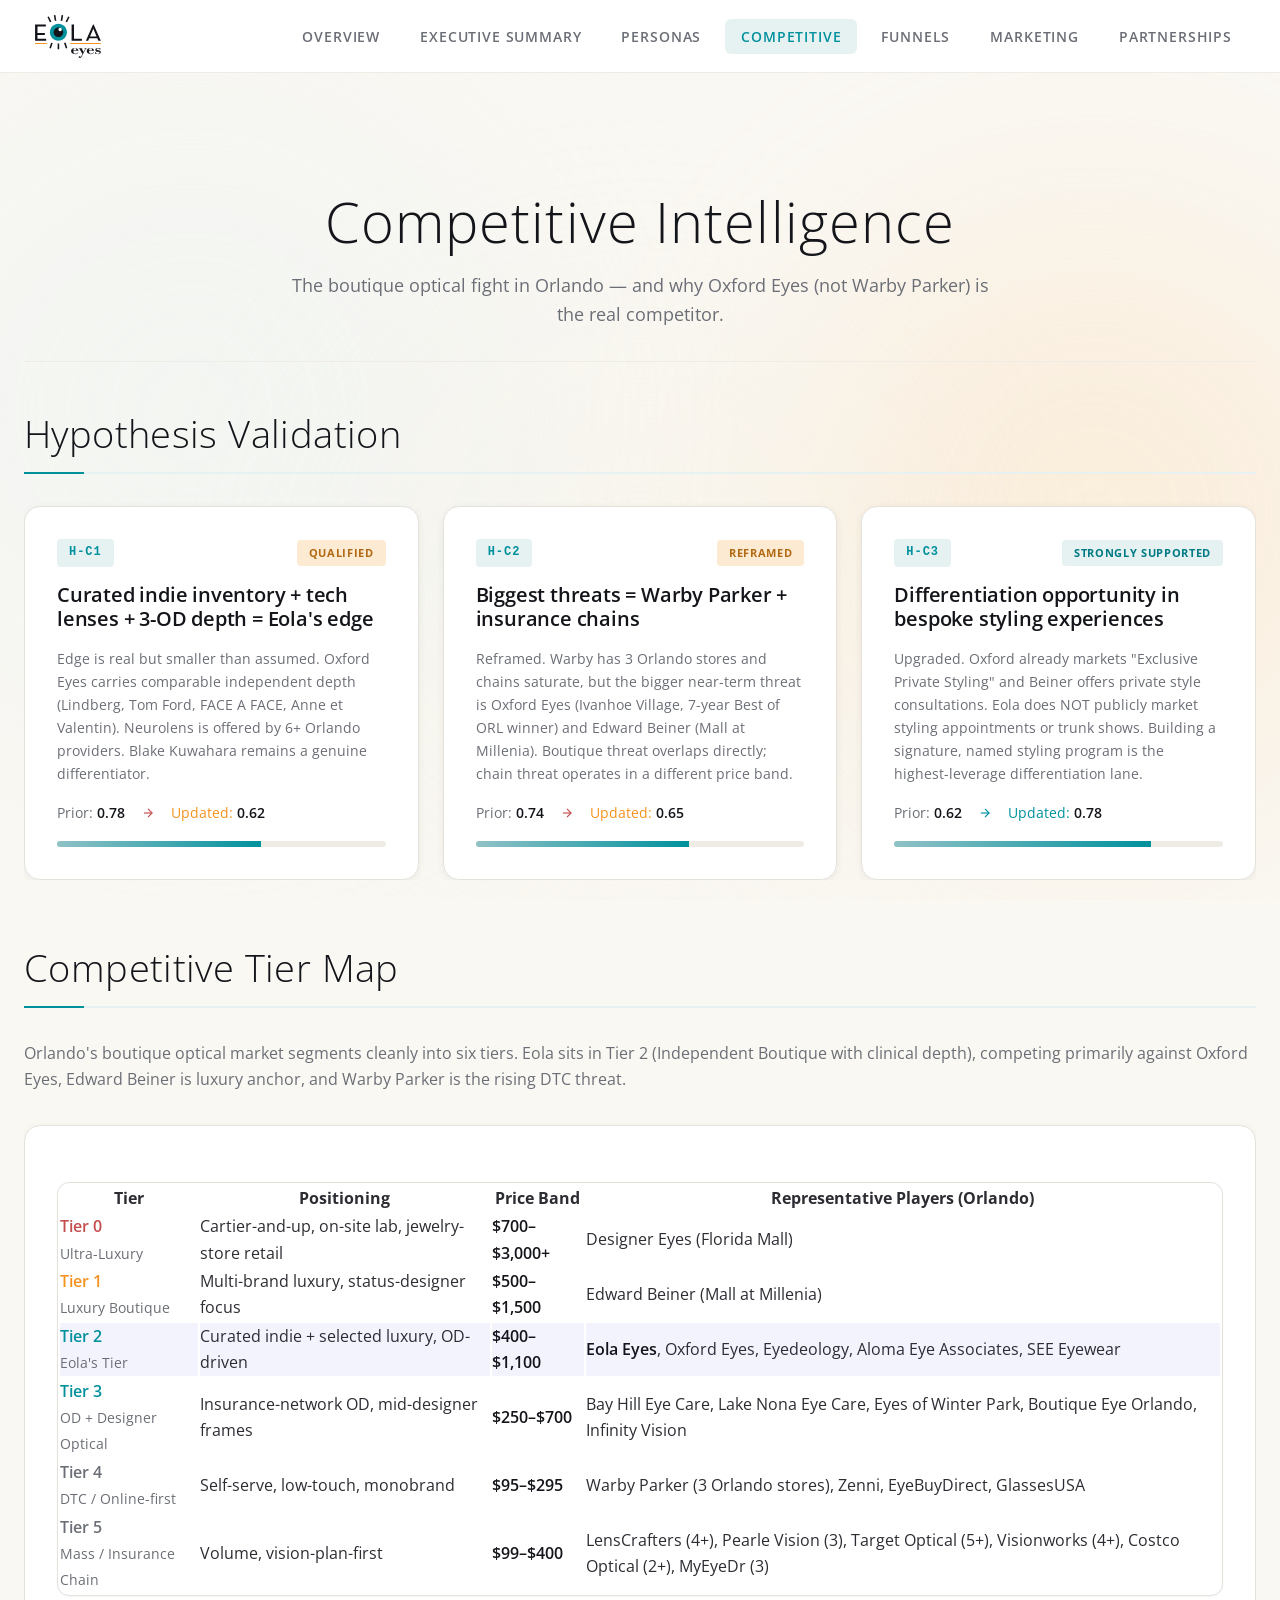
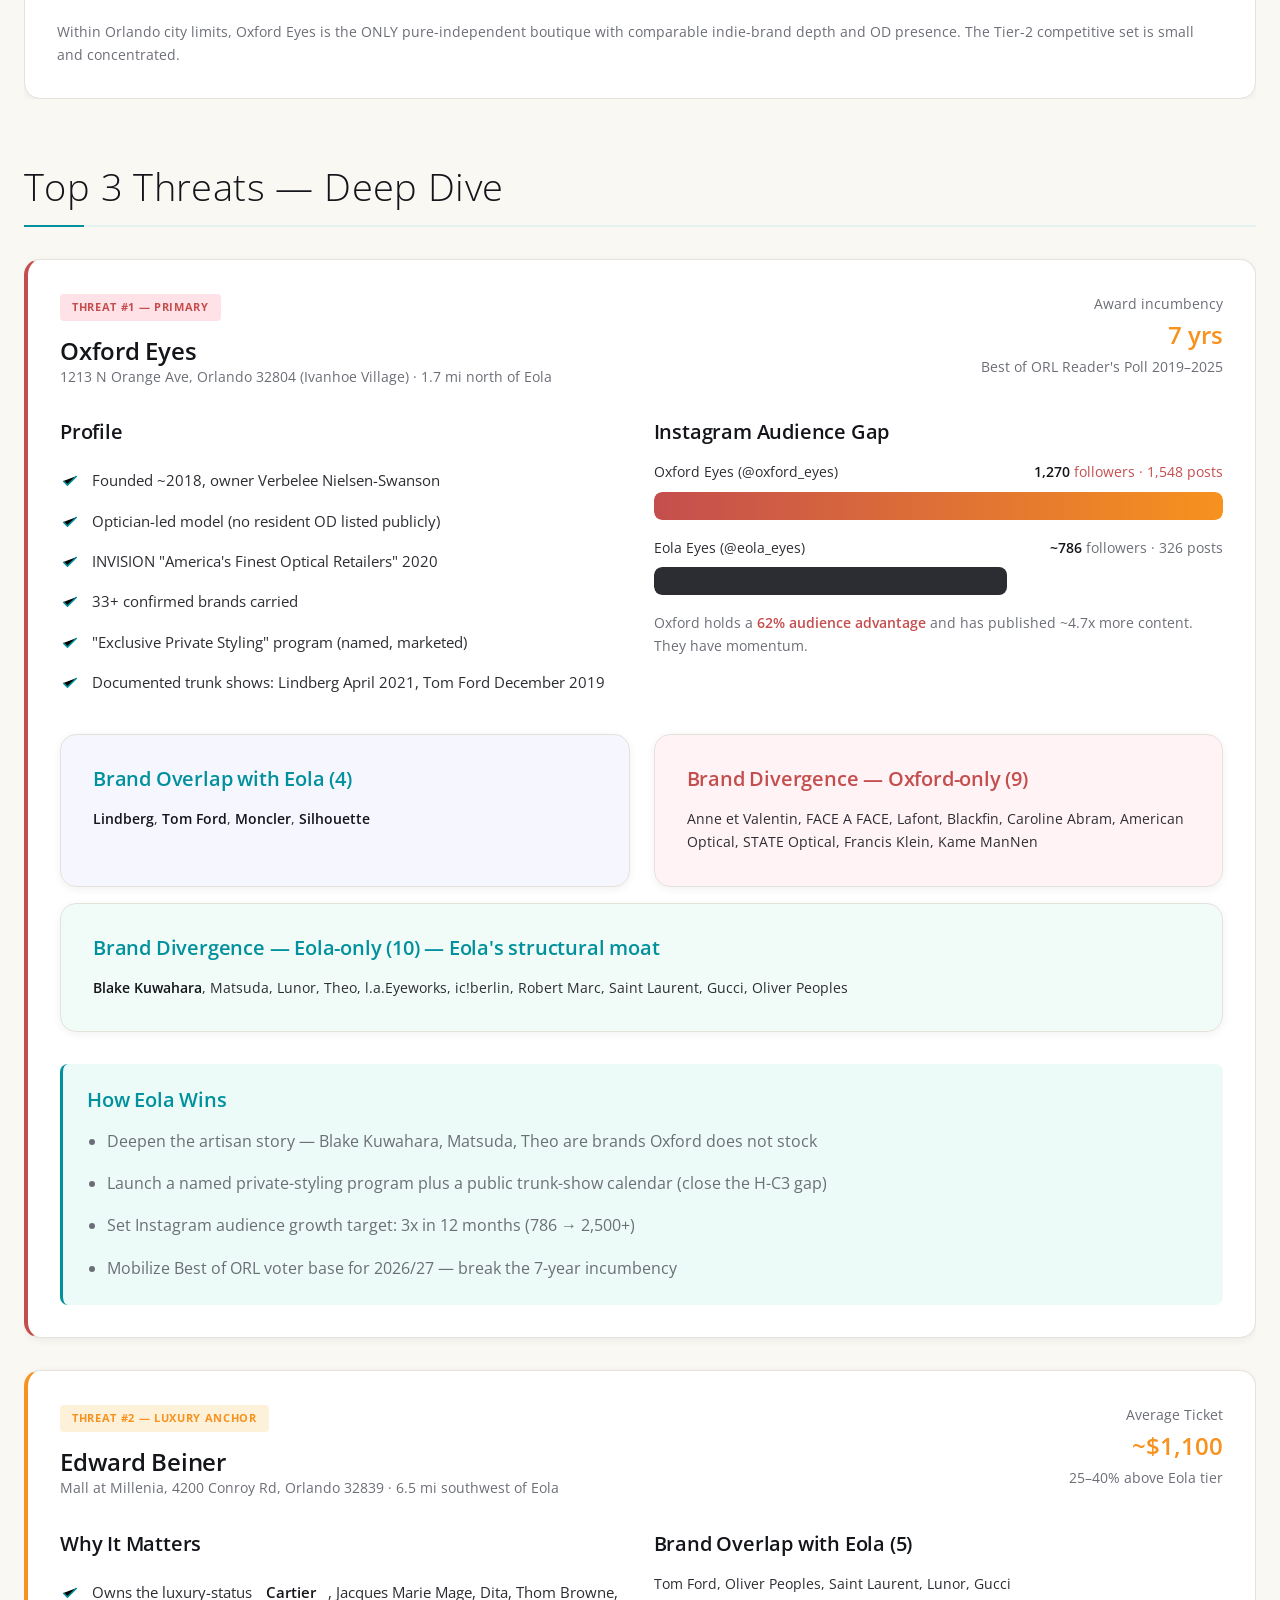
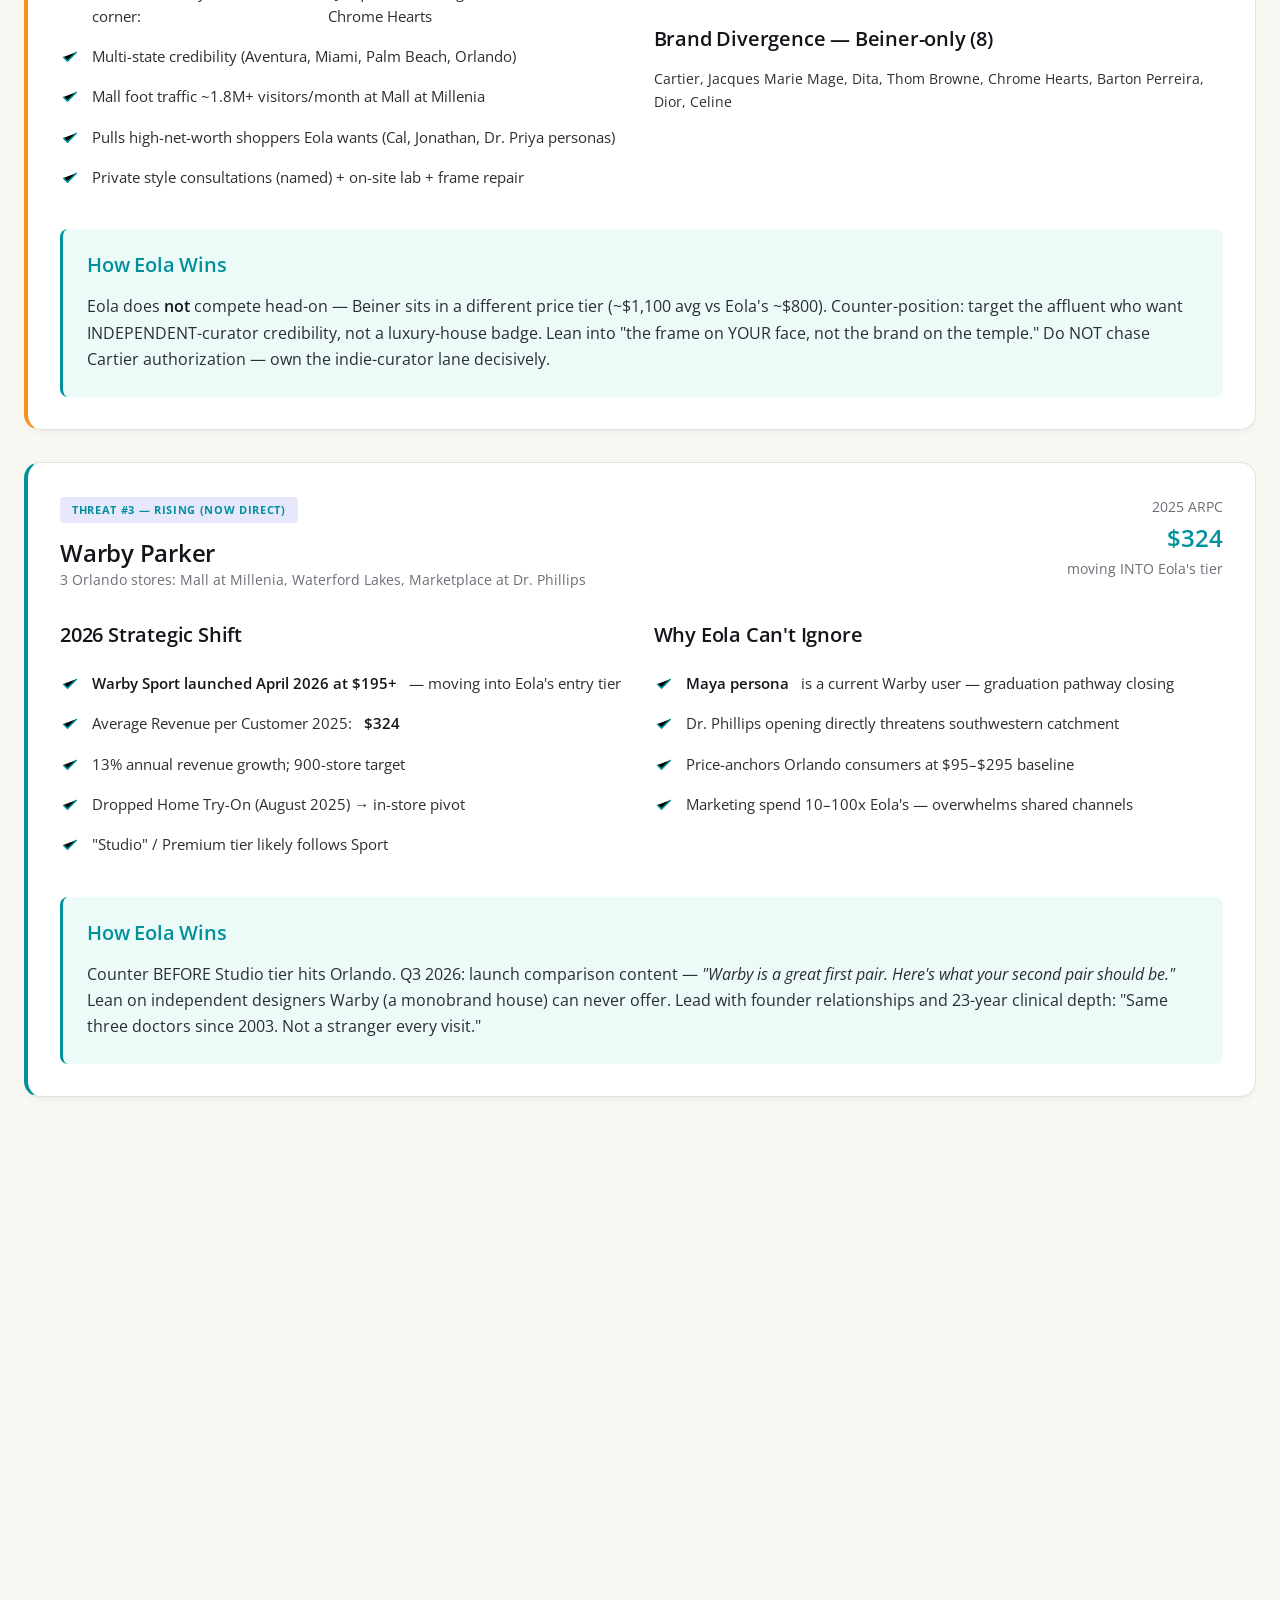
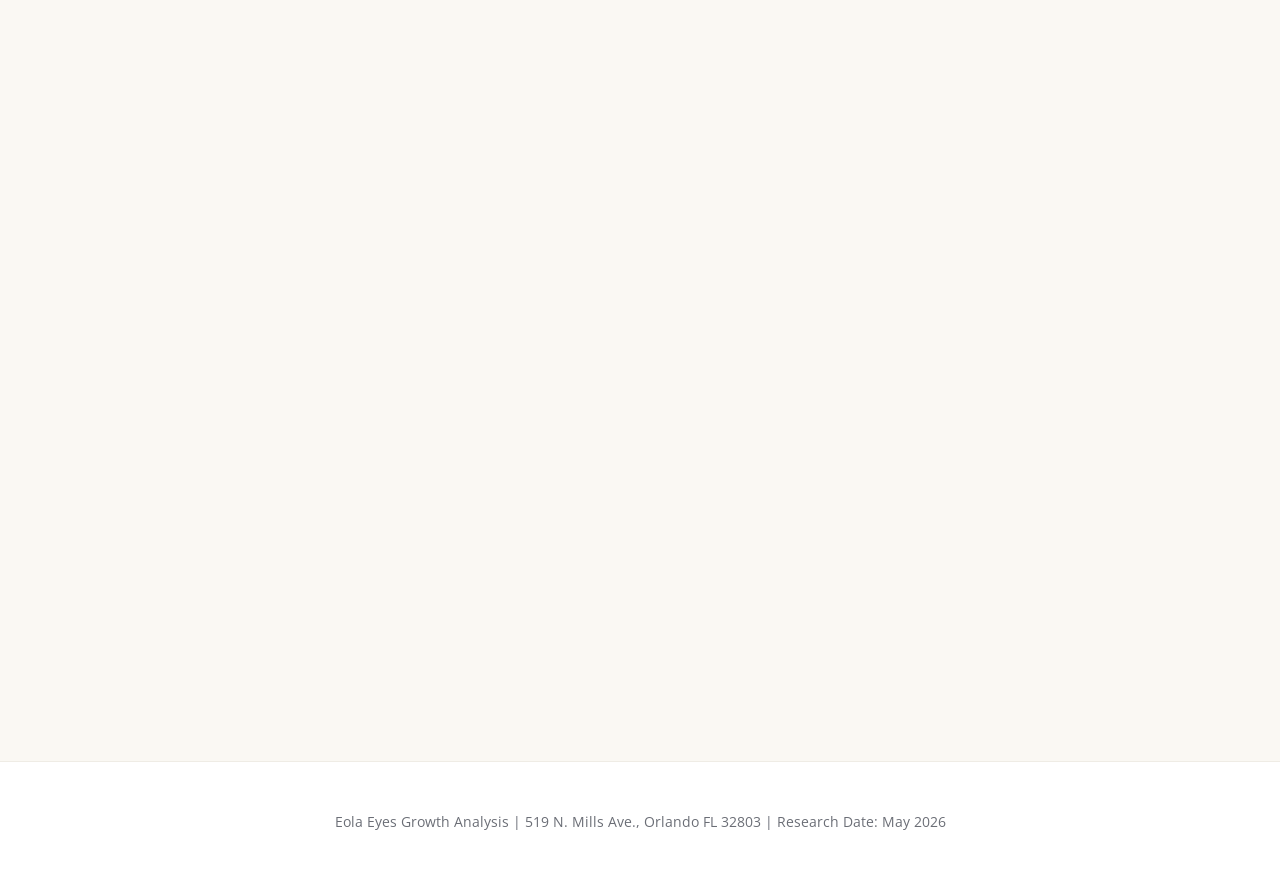
==== commit b617fff5: "Rebrand to match eolaeyes.com — light/airy with brand teal + Open Sans Major visual overhaul to matc" ====
--- a/competitive.html
+++ b/competitive.html
@@ -3,19 +3,33 @@
 <head>
   <meta charset="UTF-8">
   <meta name="viewport" content="width=device-width, initial-scale=1.0">
+  <meta name="theme-color" content="#00919D">
   <title>Competitive Intelligence | Eola Eyes</title>
   <meta name="description" content="The boutique optical fight in Orlando — and why Oxford Eyes (not Warby Parker) is the real competitor for Eola Eyes.">
 
   <link rel="preconnect" href="https://fonts.googleapis.com">
   <link rel="preconnect" href="https://fonts.gstatic.com" crossorigin>
 
-  <style>
-    :root { --color-indigo: #6366f1; --color-rose: #f43f5e; --color-teal: #14b8a6; --color-slate-950: #020617; }
-    body { margin: 0; font-family: 'Inter', -apple-system, sans-serif; background: var(--color-slate-950); color: #f1f5f9; }
-    .aurora-bg { position: fixed; inset: 0; overflow: hidden; z-index: -1; }
+    <style>
+    :root {
+      --eola-paper: #FFFFFF;
+      --eola-paper-warm: #FAF8F3;
+      --eola-ink: #13151A;
+      --eola-teal: #00919D;
+      --eola-orange: #F7921E;
+    }
+    body {
+      margin: 0;
+      font-family: 'Open Sans', -apple-system, BlinkMacSystemFont, 'Segoe UI', Roboto, sans-serif;
+      background: var(--eola-paper-warm);
+      color: var(--eola-ink);
+      -webkit-font-smoothing: antialiased;
+    }
+    .aurora-bg { position: fixed; inset: 0; overflow: hidden; z-index: -1; background: var(--eola-paper-warm); pointer-events: none; }
+    .hero { min-height: 70vh; display: flex; align-items: center; justify-content: center; padding: 6rem 1rem 4rem; text-align: center; }
   </style>
 
-  <link href="https://fonts.googleapis.com/css2?family=Inter:wght@400;500;600&family=Playfair+Display:wght@500;600;700&display=swap" rel="stylesheet">
+  <link href="https://fonts.googleapis.com/css2?family=Open+Sans:wght@300;400;600;700&display=swap" rel="stylesheet">
   <link rel="preload" href="./assets/css/main.css" as="style" onload="this.onload=null;this.rel='stylesheet'">
   <noscript><link rel="stylesheet" href="./assets/css/main.css"></noscript>
   <script defer src="./assets/js/main.js"></script>
@@ -29,14 +43,7 @@
 
   <nav class="nav">
     <div class="nav-container">
-      <a href="index.html" class="nav-logo">
-        <svg width="32" height="32" viewBox="0 0 24 24" fill="none" stroke="currentColor" stroke-width="1.5">
-          <circle cx="12" cy="12" r="10"/><circle cx="12" cy="12" r="4"/>
-          <line x1="12" y1="2" x2="12" y2="4"/><line x1="12" y1="20" x2="12" y2="22"/>
-          <line x1="2" y1="12" x2="4" y2="12"/><line x1="20" y1="12" x2="22" y2="12"/>
-        </svg>
-        Eola Eyes
-      </a>
+      <a href="index.html" class="nav-logo"><img src="./assets/images/EolaEyes_logo.svg" alt="Eola Eyes" class="brand-mark" width="140" height="48"></a>
       <button class="nav-toggle" aria-label="Toggle navigation">
         <svg width="24" height="24" viewBox="0 0 24 24" fill="none" stroke="currentColor" stroke-width="2">
           <line x1="3" y1="6" x2="21" y2="6"/><line x1="3" y1="12" x2="21" y2="12"/><line x1="3" y1="18" x2="21" y2="18"/>
@@ -73,8 +80,8 @@
             <h4 class="mb-4">Curated indie inventory + tech lenses + 3-OD depth = Eola's edge</h4>
             <p class="text-muted text-sm mb-4">Edge is real but smaller than assumed. Oxford Eyes carries comparable independent depth (Lindberg, Tom Ford, FACE A FACE, Anne et Valentin). Neurolens is offered by 6+ Orlando providers. Blake Kuwahara remains a genuine differentiator.</p>
             <div style="display: flex; align-items: center; gap: 1rem; font-size: 0.875rem;">
-              <span class="text-muted">Prior: <strong style="color:#f1f5f9;">0.78</strong></span>
-              <svg width="14" height="14" viewBox="0 0 24 24" fill="none" stroke="#f43f5e" stroke-width="2"><line x1="5" y1="12" x2="19" y2="12"/><polyline points="12 5 19 12 12 19"/></svg>
+              <span class="text-muted">Prior: <strong style="color:#13151A;">0.78</strong></span>
+              <svg width="14" height="14" viewBox="0 0 24 24" fill="none" stroke="#C44E4E" stroke-width="2"><line x1="5" y1="12" x2="19" y2="12"/><polyline points="12 5 19 12 12 19"/></svg>
               <span class="text-warning">Updated: <strong>0.62</strong></span>
             </div>
             <div class="probability-bar"><div class="probability-fill" style="width: 62%;"></div></div>
@@ -88,8 +95,8 @@
             <h4 class="mb-4">Biggest threats = Warby Parker + insurance chains</h4>
             <p class="text-muted text-sm mb-4">Reframed. Warby has 3 Orlando stores and chains saturate, but the bigger near-term threat is Oxford Eyes (Ivanhoe Village, 7-year Best of ORL winner) and Edward Beiner (Mall at Millenia). Boutique threat overlaps directly; chain threat operates in a different price band.</p>
             <div style="display: flex; align-items: center; gap: 1rem; font-size: 0.875rem;">
-              <span class="text-muted">Prior: <strong style="color:#f1f5f9;">0.74</strong></span>
-              <svg width="14" height="14" viewBox="0 0 24 24" fill="none" stroke="#f43f5e" stroke-width="2"><line x1="5" y1="12" x2="19" y2="12"/><polyline points="12 5 19 12 12 19"/></svg>
+              <span class="text-muted">Prior: <strong style="color:#13151A;">0.74</strong></span>
+              <svg width="14" height="14" viewBox="0 0 24 24" fill="none" stroke="#C44E4E" stroke-width="2"><line x1="5" y1="12" x2="19" y2="12"/><polyline points="12 5 19 12 12 19"/></svg>
               <span class="text-warning">Updated: <strong>0.65</strong></span>
             </div>
             <div class="probability-bar"><div class="probability-fill" style="width: 65%;"></div></div>
@@ -103,8 +110,8 @@
             <h4 class="mb-4">Differentiation opportunity in bespoke styling experiences</h4>
             <p class="text-muted text-sm mb-4">Upgraded. Oxford already markets "Exclusive Private Styling" and Beiner offers private style consultations. Eola does NOT publicly market styling appointments or trunk shows. Building a signature, named styling program is the highest-leverage differentiation lane.</p>
             <div style="display: flex; align-items: center; gap: 1rem; font-size: 0.875rem;">
-              <span class="text-muted">Prior: <strong style="color:#f1f5f9;">0.62</strong></span>
-              <svg width="14" height="14" viewBox="0 0 24 24" fill="none" stroke="#34d399" stroke-width="2"><line x1="5" y1="12" x2="19" y2="12"/><polyline points="12 5 19 12 12 19"/></svg>
+              <span class="text-muted">Prior: <strong style="color:#13151A;">0.62</strong></span>
+              <svg width="14" height="14" viewBox="0 0 24 24" fill="none" stroke="#00919D" stroke-width="2"><line x1="5" y1="12" x2="19" y2="12"/><polyline points="12 5 19 12 12 19"/></svg>
               <span class="text-success">Updated: <strong>0.78</strong></span>
             </div>
             <div class="probability-bar"><div class="probability-fill" style="width: 78%;"></div></div>
@@ -144,7 +151,7 @@
                   <td><strong style="color: var(--color-indigo);">Tier 2</strong><br><span class="text-sm text-muted">Eola's Tier</span></td>
                   <td>Curated indie + selected luxury, OD-driven</td>
                   <td><strong>$400–$1,100</strong></td>
-                  <td><strong style="color: #f1f5f9;">Eola Eyes</strong>, Oxford Eyes, Eyedeology, Aloma Eye Associates, SEE Eyewear</td>
+                  <td><strong style="color: #13151A;">Eola Eyes</strong>, Oxford Eyes, Eyedeology, Aloma Eye Associates, SEE Eyewear</td>
                 </tr>
                 <tr>
                   <td><strong style="color: var(--color-indigo-light);">Tier 3</strong><br><span class="text-sm text-muted">OD + Designer Optical</span></td>
@@ -536,7 +543,7 @@
         <div class="swot-grid">
           <div class="glass-card swot-card swot-card--strengths">
             <h4>
-              <svg width="20" height="20" viewBox="0 0 24 24" fill="none" stroke="#34d399" stroke-width="2">
+              <svg width="20" height="20" viewBox="0 0 24 24" fill="none" stroke="#00919D" stroke-width="2">
                 <polyline points="20 6 9 17 4 12"/>
               </svg>
               Strengths
@@ -553,7 +560,7 @@
 
           <div class="glass-card swot-card swot-card--weaknesses">
             <h4>
-              <svg width="20" height="20" viewBox="0 0 24 24" fill="none" stroke="#f43f5e" stroke-width="2">
+              <svg width="20" height="20" viewBox="0 0 24 24" fill="none" stroke="#C44E4E" stroke-width="2">
                 <circle cx="12" cy="12" r="10"/>
                 <line x1="15" y1="9" x2="9" y2="15"/>
                 <line x1="9" y1="9" x2="15" y2="15"/>
@@ -572,7 +579,7 @@
 
           <div class="glass-card swot-card swot-card--opportunities">
             <h4>
-              <svg width="20" height="20" viewBox="0 0 24 24" fill="none" stroke="#6366f1" stroke-width="2">
+              <svg width="20" height="20" viewBox="0 0 24 24" fill="none" stroke="#00919D" stroke-width="2">
                 <polyline points="23 6 13.5 15.5 8.5 10.5 1 18"/>
                 <polyline points="17 6 23 6 23 12"/>
               </svg>
@@ -590,7 +597,7 @@
 
           <div class="glass-card swot-card swot-card--threats">
             <h4>
-              <svg width="20" height="20" viewBox="0 0 24 24" fill="none" stroke="#f59e0b" stroke-width="2">
+              <svg width="20" height="20" viewBox="0 0 24 24" fill="none" stroke="#F7921E" stroke-width="2">
                 <path d="M10.29 3.86L1.82 18a2 2 0 0 0 1.71 3h16.94a2 2 0 0 0 1.71-3L13.71 3.86a2 2 0 0 0-3.42 0z"/>
                 <line x1="12" y1="9" x2="12" y2="13"/>
                 <line x1="12" y1="17" x2="12.01" y2="17"/>
--- a/assets/css/main.css
+++ b/assets/css/main.css
@@ -1,38 +1,66 @@
-/* Ethereal Clarity Design System - EyeCare For You Growth Analysis */
+/* ============================================================
+   Eola Eyes Brand — Light, airy, sophisticated
+   Brand tokens pulled from eolaeyes.com
+   ============================================================ */
 
 :root {
-  /* Primary Accent */
-  --color-indigo: #6366f1;
-  --color-indigo-light: #818cf8;
-  --color-indigo-dark: #4f46e5;
-
-  /* Aurora Colors */
-  --color-rose: #f43f5e;
-  --color-teal: #14b8a6;
-
-  /* Slate Palette (No pure black/white) */
-  --color-slate-50: #f8fafc;
-  --color-slate-100: #f1f5f9;
-  --color-slate-200: #e2e8f0;
-  --color-slate-300: #cbd5e1;
-  --color-slate-400: #94a3b8;
-  --color-slate-500: #64748b;
-  --color-slate-600: #475569;
-  --color-slate-700: #334155;
-  --color-slate-800: #1e293b;
-  --color-slate-900: #0f172a;
-  --color-slate-950: #020617;
-
-  /* Emerald for success/positive */
-  --color-emerald: #10b981;
-  --color-emerald-light: #34d399;
-
-  /* Amber for warnings */
-  --color-amber: #f59e0b;
+  /* Brand palette — Eola Eyes (extracted from logo + site) */
+  --eola-ink: #13151A;          /* Logo dark, headings */
+  --eola-ink-soft: #2C2D33;     /* Body text */
+  --eola-ink-muted: #6B6E76;    /* Secondary text */
+  --eola-ink-subtle: #9CA0A8;   /* Tertiary text, captions */
+
+  --eola-teal: #00919D;         /* Logo eye pupil — primary brand */
+  --eola-teal-hover: #007A85;   /* Darker for hover */
+  --eola-teal-soft: #90C2C6;    /* Light teal — link/text accent on site */
+  --eola-teal-pale: #E6F1F2;    /* Very light teal — backgrounds */
+
+  --eola-orange: #F7921E;       /* Logo "eyes" underline accent */
+  --eola-orange-soft: #FCD7A8;  /* Light orange wash */
+
+  --eola-tan: #D9C099;          /* Site warm wash color */
+  --eola-tan-soft: #F7F1E5;     /* Very light tan — subtle bg */
+
+  /* Surface */
+  --eola-paper: #FFFFFF;        /* Card bg, page bg */
+  --eola-paper-warm: #FAF8F3;   /* Warm white — page bg */
+  --eola-cream: #F5F1E8;        /* Section accent bg */
+  --eola-border: #E5E2DC;       /* Card / hr borders */
+  --eola-border-soft: #EFECE5;  /* Subtle dividers */
+
+  /* Status semantic */
+  --color-success: #00919D;     /* Use brand teal for success */
+  --color-success-soft: #E6F1F2;
+  --color-warning: #F7921E;     /* Use brand orange for warning */
+  --color-warning-soft: #FCEBD2;
+  --color-danger: #C44E4E;
+  --color-danger-soft: #F4DDDD;
+
+  /* Legacy aliases — old eyecareNC theme had slate-50 as bright/white (text on dark bg).
+     Now we're light-on-light, so slate-50 maps to INK so text stays visible. */
+  --color-slate-50: var(--eola-ink);
+  --color-slate-100: var(--eola-ink);
+  --color-slate-200: var(--eola-ink-soft);
+  --color-slate-300: var(--eola-ink-muted);
+  --color-slate-400: var(--eola-ink-muted);
+  --color-slate-500: var(--eola-ink-muted);
+  --color-slate-600: var(--eola-ink-soft);
+  --color-slate-700: var(--eola-border);
+  --color-slate-800: var(--eola-border);
+  --color-slate-900: var(--eola-paper-warm);
+  --color-slate-950: var(--eola-paper);
+  --color-indigo: var(--eola-teal);
+  --color-indigo-light: var(--eola-teal);
+  --color-indigo-dark: var(--eola-teal-hover);
+  --color-rose: var(--color-danger);
+  --color-teal: var(--eola-teal);
+  --color-emerald: var(--color-success);
+  --color-emerald-light: var(--color-success);
+  --color-amber: var(--color-warning);
 
   /* Typography */
-  --font-display: 'Playfair Display', Georgia, 'Times New Roman', serif;
-  --font-body: 'Inter', -apple-system, BlinkMacSystemFont, 'Segoe UI', Roboto, sans-serif;
+  --font-display: 'Open Sans', -apple-system, BlinkMacSystemFont, 'Segoe UI', Roboto, sans-serif;
+  --font-body: 'Open Sans', -apple-system, BlinkMacSystemFont, 'Segoe UI', Roboto, sans-serif;
 
   /* Spacing */
   --space-1: 0.25rem;
@@ -45,31 +73,40 @@
   --space-16: 4rem;
   --space-24: 6rem;
 
-  /* Border Radius */
-  --radius-sm: 0.375rem;
-  --radius-md: 0.5rem;
-  --radius-lg: 1rem;
-  --radius-xl: 1.5rem;
+  --radius-sm: 4px;
+  --radius-md: 6px;
+  --radius-lg: 12px;
+  --radius-xl: 16px;
   --radius-full: 9999px;
+
+  /* Soft shadows (replace dark Aurora glow) */
+  --shadow-xs: 0 1px 2px rgba(19, 21, 26, 0.04);
+  --shadow-sm: 0 2px 8px rgba(19, 21, 26, 0.06);
+  --shadow-md: 0 4px 16px rgba(19, 21, 26, 0.08);
+  --shadow-lg: 0 8px 32px rgba(19, 21, 26, 0.10);
+  --shadow-teal: 0 8px 24px rgba(0, 145, 157, 0.18);
 }
 
 /* Reset */
-*, *::before, *::after {
-  box-sizing: border-box;
-  margin: 0;
-  padding: 0;
-}
-
-html {
-  scroll-behavior: smooth;
-}
-
+*, *::before, *::after { box-sizing: border-box; margin: 0; padding: 0; }
+html { scroll-behavior: smooth; }
+
+/* Inline-SVG default — prevents un-sized SVGs from blowing up to container width.
+   More-specific rules (.icon-container svg, .feature-list svg, .nav-logo svg, etc.)
+   override this. */
+svg:not([width]):not(.brand-mark) {
+  width: 1.25rem;
+  height: 1.25rem;
+  display: inline-block;
+  vertical-align: middle;
+  flex-shrink: 0;
+}
 body {
   font-family: var(--font-body);
   font-size: 1rem;
-  line-height: 1.6;
-  color: var(--color-slate-100);
-  background: var(--color-slate-950);
+  line-height: 1.65;
+  color: var(--eola-ink-soft);
+  background: var(--eola-paper-warm);
   min-height: 100vh;
   -webkit-font-smoothing: antialiased;
   -moz-osx-font-smoothing: grayscale;
@@ -78,134 +115,92 @@
 /* Typography */
 h1, h2, h3, h4, h5, h6 {
   font-family: var(--font-display);
-  font-weight: 600;
+  font-weight: 400;            /* Eola uses regular-weight headings */
   line-height: 1.2;
-  color: var(--color-slate-50);
-}
-
-h1 { font-size: 3rem; }
-h2 { font-size: 2.25rem; }
-h3 { font-size: 1.5rem; }
-h4 { font-size: 1.25rem; }
-h5 { font-size: 1.125rem; }
-h6 { font-size: 1rem; }
-
-p {
-  margin-bottom: var(--space-4);
-  color: var(--color-slate-300);
-}
+  color: var(--eola-ink);
+  letter-spacing: -0.01em;
+}
+h1 { font-size: clamp(2.25rem, 4.5vw, 3.5rem); font-weight: 300; letter-spacing: 0.02em; }
+h2 { font-size: clamp(1.75rem, 3vw, 2.5rem); font-weight: 300; letter-spacing: 0.01em; }
+h3 { font-size: 1.5rem; font-weight: 600; }
+h4 { font-size: 1.25rem; font-weight: 600; }
+h5 { font-size: 1.05rem; font-weight: 700; text-transform: uppercase; letter-spacing: 0.05em; color: var(--eola-ink); }
+h6 { font-size: 0.875rem; font-weight: 700; text-transform: uppercase; letter-spacing: 0.08em; color: var(--eola-teal); }
+p { margin-bottom: var(--space-4); color: var(--eola-ink-soft); }
+strong { color: var(--eola-ink); font-weight: 600; }
+small { color: var(--eola-ink-muted); }
 
 a {
-  color: var(--color-indigo-light);
+  color: var(--eola-teal);
   text-decoration: none;
   transition: color 0.2s ease;
 }
-
-a:hover {
-  color: var(--color-indigo);
-}
-
-/* Aurora Background */
+a:hover { color: var(--eola-teal-hover); }
+
+/* Aurora — repurposed as soft decorative background blobs */
 .aurora-bg {
   position: fixed;
   inset: 0;
   overflow: hidden;
   z-index: -1;
   pointer-events: none;
-  contain: paint; /* Isolate expensive paints */
-}
-
+  background: var(--eola-paper-warm);
+}
 .aurora-blob {
   position: absolute;
   border-radius: 50%;
-  filter: blur(60px); /* Reduced from 80px for better performance */
-  opacity: 0.4; /* Slightly reduced */
+  filter: blur(120px);
+  opacity: 0.30;
   will-change: transform;
   transform: translate3d(0, 0, 0);
-  animation: aurora-float 25s ease-in-out infinite; /* Slower = less GPU work */
-}
-
-.aurora-blob--indigo {
-  width: 40vw;
-  height: 40vw;
-  background: radial-gradient(circle, var(--color-indigo) 0%, transparent 70%);
-  left: 10%;
-  top: 20%;
-}
-
-.aurora-blob--rose {
-  width: 35vw;
-  height: 35vw;
-  background: radial-gradient(circle, var(--color-rose) 0%, transparent 70%);
-  right: 15%;
-  top: 30%;
-  animation-delay: -7s;
-}
-
-.aurora-blob--teal {
-  width: 30vw;
-  height: 30vw;
-  background: radial-gradient(circle, var(--color-teal) 0%, transparent 70%);
-  left: 40%;
-  bottom: 20%;
-  animation-delay: -14s;
-}
+  animation: aurora-float 30s ease-in-out infinite;
+}
+.aurora-blob--indigo { width: 50vw; height: 50vw; background: var(--eola-teal-pale); left: -10%; top: 10%; }
+.aurora-blob--rose   { width: 45vw; height: 45vw; background: var(--eola-orange-soft); right: -8%; top: 25%; animation-delay: -10s; }
+.aurora-blob--teal   { width: 40vw; height: 40vw; background: var(--eola-tan-soft); left: 30%; bottom: 5%; animation-delay: -20s; }
 
 @keyframes aurora-float {
-  /* Removed scale transforms - they cause expensive re-renders with blur */
   0%, 100% { transform: translate3d(0, 0, 0); }
-  25% { transform: translate3d(5%, -3%, 0); }
-  50% { transform: translate3d(-3%, 5%, 0); }
-  75% { transform: translate3d(-5%, -2%, 0); }
-}
-
+  33%      { transform: translate3d(4%, -3%, 0); }
+  66%      { transform: translate3d(-3%, 4%, 0); }
+}
 @media (prefers-reduced-motion: reduce) {
-  .aurora-blob {
-    animation: none;
-    will-change: auto;
-  }
-}
-
-/* Glass Cards - Optimized for scroll performance */
+  .aurora-blob { animation: none; will-change: auto; }
+}
+
+/* Cards (keeps .glass-card class name; new visual treatment) */
 .glass-card {
-  background: rgba(15, 23, 42, 0.85); /* Solid background instead of backdrop-filter */
-  border: 1px solid rgba(255, 255, 255, 0.08);
+  background: var(--eola-paper);
+  border: 1px solid var(--eola-border);
   border-radius: var(--radius-xl);
-  /* backdrop-filter removed - causes scroll jank with 85 cards */
-  isolation: isolate;
   padding: var(--space-8);
-  transform: translate3d(0, 0, 0); /* Force GPU layer */
-  will-change: transform; /* Persistent for smoother hover */
-  transition: transform 0.3s cubic-bezier(0.34, 1.56, 0.64, 1), border-color 0.3s ease;
-}
-
+  box-shadow: var(--shadow-sm);
+  transition: transform 0.35s cubic-bezier(0.34, 1.56, 0.64, 1),
+              box-shadow 0.35s ease,
+              border-color 0.35s ease;
+}
 .glass-card:hover {
-  transform: translate3d(0, -4px, 0); /* GPU-accelerated 3D transform */
-  border-color: rgba(255, 255, 255, 0.15);
-}
-
+  transform: translate3d(0, -3px, 0);
+  box-shadow: var(--shadow-md);
+  border-color: var(--eola-teal-soft);
+}
 @media (prefers-reduced-motion: reduce) {
-  .glass-card {
-    will-change: auto;
-  }
-  .glass-card:hover {
-    transform: none;
-  }
-}
-
-/* Navigation - Optimized: removed backdrop-filter for scroll performance */
+  .glass-card:hover { transform: none; }
+}
+
+/* Navigation — light, fixed, Eola-style */
 .nav {
   position: fixed;
   top: 0;
   left: 0;
   right: 0;
   z-index: 100;
-  padding: var(--space-4) var(--space-8);
-  background: rgba(2, 6, 23, 0.95); /* Solid background - no blur needed */
-  /* backdrop-filter removed - fixed elements with blur cause scroll jank */
-  border-bottom: 1px solid rgba(255, 255, 255, 0.05);
-}
-
+  padding: var(--space-3) var(--space-8);
+  background: rgba(255, 255, 255, 0.96);
+  backdrop-filter: saturate(180%) blur(8px);
+  -webkit-backdrop-filter: saturate(180%) blur(8px);
+  border-bottom: 1px solid var(--eola-border-soft);
+}
 .nav-container {
   max-width: 1400px;
   margin: 0 auto;
@@ -213,62 +208,52 @@
   justify-content: space-between;
   align-items: center;
 }
-
 .nav-logo {
   display: flex;
   align-items: center;
   gap: var(--space-3);
   font-family: var(--font-display);
-  font-size: 1.25rem;
-  font-weight: 600;
-  color: var(--color-slate-50);
-}
-
-.nav-logo img {
-  height: 40px;
+  font-size: 1.05rem;
+  font-weight: 700;
+  letter-spacing: 0.06em;
+  text-transform: uppercase;
+  color: var(--eola-ink);
+}
+.nav-logo:hover { color: var(--eola-ink); }
+.nav-logo img,
+.nav-logo svg.brand-mark {
+  height: 48px;
   width: auto;
 }
 
 .nav-links {
   display: flex;
-  gap: var(--space-6);
+  gap: var(--space-2);
   list-style: none;
 }
-
 .nav-link {
-  color: var(--color-slate-400);
+  color: var(--eola-ink-muted);
   font-size: 0.875rem;
-  font-weight: 500;
-  padding: var(--space-2) var(--space-3);
+  font-weight: 600;
+  letter-spacing: 0.06em;
+  text-transform: uppercase;
+  padding: var(--space-2) var(--space-4);
   border-radius: var(--radius-md);
   transition: color 0.2s ease, background 0.2s ease;
 }
-
-.nav-link:hover,
-.nav-link.active {
-  color: var(--color-slate-50);
-  background: rgba(255, 255, 255, 0.05);
-}
-
-.nav-link.active {
-  color: var(--color-indigo-light);
-}
-
-/* Mobile Navigation */
+.nav-link:hover { color: var(--eola-teal); background: var(--eola-teal-pale); }
+.nav-link.active { color: var(--eola-teal); background: var(--eola-teal-pale); }
+
 .nav-toggle {
   display: none;
   background: none;
   border: none;
-  color: var(--color-slate-50);
+  color: var(--eola-ink);
   cursor: pointer;
   padding: var(--space-2);
 }
-
-@media (max-width: 768px) {
-  .nav-toggle {
-    display: block;
-  }
-
+@media (max-width: 900px) {
+  .nav-toggle { display: block; }
   .nav-links {
     display: none;
     position: absolute;
@@ -276,649 +261,434 @@
     left: 0;
     right: 0;
     flex-direction: column;
-    background: rgba(2, 6, 23, 0.98);
+    background: var(--eola-paper);
     padding: var(--space-4);
-    gap: var(--space-2);
+    gap: var(--space-1);
+    border-bottom: 1px solid var(--eola-border);
+    box-shadow: var(--shadow-md);
   }
-
-  .nav-links.open {
-    display: flex;
-  }
-}
-
-/* Main Content */
+  .nav-links.open { display: flex; }
+}
+
+/* Main */
 .main {
-  padding-top: 80px;
+  padding-top: 92px;
   min-height: 100vh;
-}
-
+  position: relative;
+}
 .container {
-  max-width: 1400px;
+  max-width: 1280px;
   margin: 0 auto;
   padding: var(--space-8) var(--space-6);
 }
 
-/* Hero Section */
+/* Hero — large, airy, light */
 .hero {
-  padding: var(--space-24) 0;
+  padding: var(--space-24) 0 var(--space-16);
   text-align: center;
 }
-
 .hero-title {
-  font-size: clamp(2.5rem, 5vw, 4rem);
+  font-size: clamp(2.5rem, 6vw, 4.5rem);
+  font-weight: 300;
   margin-bottom: var(--space-6);
-  background: linear-gradient(135deg, var(--color-slate-50), var(--color-indigo-light));
-  -webkit-background-clip: text;
-  -webkit-text-fill-color: transparent;
-  background-clip: text;
-}
-
+  color: var(--eola-ink);
+  letter-spacing: 0.02em;
+  line-height: 1.05;
+}
+.hero-title strong { color: var(--eola-teal); font-weight: 600; }
 .hero-subtitle {
-  font-size: 1.25rem;
-  color: var(--color-slate-400);
-  max-width: 600px;
+  font-size: 1.15rem;
+  color: var(--eola-ink-muted);
+  max-width: 640px;
   margin: 0 auto var(--space-8);
-}
-
-/* Stats Grid */
+  line-height: 1.7;
+}
+
+/* Stats grid */
 .stats-grid {
   display: grid;
-  grid-template-columns: repeat(auto-fit, minmax(250px, 1fr));
+  grid-template-columns: repeat(auto-fit, minmax(220px, 1fr));
   gap: var(--space-6);
   margin: var(--space-12) 0;
 }
-
-.stat-card {
-  text-align: center;
-  padding: var(--space-8);
-}
-
+.stat-card { text-align: center; padding: var(--space-8) var(--space-6); }
 .stat-value {
   font-family: var(--font-display);
-  font-size: 2.5rem;
-  font-weight: 700;
-  color: var(--color-indigo-light);
+  font-size: clamp(2.25rem, 3vw, 2.75rem);
+  font-weight: 700;
+  color: var(--eola-teal);
   margin-bottom: var(--space-2);
-}
-
+  letter-spacing: -0.02em;
+  line-height: 1.1;
+}
 .stat-label {
-  font-size: 0.875rem;
-  color: var(--color-slate-400);
-  text-transform: uppercase;
-  letter-spacing: 0.05em;
-}
-
-/* Page Header */
+  font-size: 0.8rem;
+  color: var(--eola-ink-muted);
+  text-transform: uppercase;
+  letter-spacing: 0.08em;
+  font-weight: 700;
+}
+
+/* Page header */
 .page-header {
   padding: var(--space-16) 0 var(--space-8);
   text-align: center;
-  border-bottom: 1px solid rgba(255, 255, 255, 0.05);
+  border-bottom: 1px solid var(--eola-border-soft);
   margin-bottom: var(--space-12);
 }
-
-.page-header h1 {
-  margin-bottom: var(--space-4);
-}
-
-.page-header p {
-  max-width: 700px;
-  margin: 0 auto;
-}
-
-/* Section - with content-visibility for off-screen optimization */
+.page-header h1 { margin-bottom: var(--space-4); }
+.page-header p { max-width: 720px; margin: 0 auto; color: var(--eola-ink-muted); font-size: 1.1rem; }
+
+/* Section */
 .section {
   margin-bottom: var(--space-16);
-  content-visibility: auto; /* Skip rendering off-screen sections */
-  contain-intrinsic-size: auto 500px; /* Estimate height to prevent scrollbar jump */
-}
-
+  content-visibility: auto;
+  contain-intrinsic-size: auto 500px;
+}
 .section-title {
   margin-bottom: var(--space-8);
   padding-bottom: var(--space-4);
-  border-bottom: 1px solid rgba(255, 255, 255, 0.1);
-}
-
-/* Grid Layouts */
-.grid-2 {
-  display: grid;
-  grid-template-columns: repeat(auto-fit, minmax(400px, 1fr));
-  gap: var(--space-6);
-}
-
-.grid-3 {
-  display: grid;
-  grid-template-columns: repeat(auto-fit, minmax(300px, 1fr));
-  gap: var(--space-6);
-}
-
-.grid-4 {
-  display: grid;
-  grid-template-columns: repeat(auto-fit, minmax(250px, 1fr));
-  gap: var(--space-6);
-}
-
-@media (max-width: 768px) {
-  .grid-2, .grid-3, .grid-4 {
-    grid-template-columns: 1fr;
-  }
-}
-
-/* Persona Cards */
-.persona-card {
-  display: flex;
-  flex-direction: column;
-  gap: var(--space-6);
-}
-
+  border-bottom: 2px solid var(--eola-teal-pale);
+  position: relative;
+}
+.section-title::after {
+  content: '';
+  position: absolute;
+  left: 0;
+  bottom: -2px;
+  width: 60px;
+  height: 2px;
+  background: var(--eola-teal);
+}
+
+/* Grids */
+.grid-2 { display: grid; grid-template-columns: repeat(auto-fit, minmax(360px, 1fr)); gap: var(--space-6); }
+.grid-3 { display: grid; grid-template-columns: repeat(auto-fit, minmax(280px, 1fr)); gap: var(--space-6); }
+.grid-4 { display: grid; grid-template-columns: repeat(auto-fit, minmax(220px, 1fr)); gap: var(--space-6); }
+
+/* Buttons — outlined-rectangular, Eola style */
+.btn {
+  display: inline-flex;
+  align-items: center;
+  gap: var(--space-2);
+  padding: var(--space-3) var(--space-8);
+  border-radius: var(--radius-sm);
+  font-size: 0.875rem;
+  font-weight: 700;
+  letter-spacing: 0.08em;
+  text-transform: uppercase;
+  cursor: pointer;
+  border: 1.5px solid transparent;
+  transition: all 0.25s ease;
+  font-family: var(--font-body);
+  line-height: 1;
+}
+.btn-primary {
+  background: var(--eola-teal);
+  color: var(--eola-paper);
+  border-color: var(--eola-teal);
+}
+.btn-primary:hover {
+  background: var(--eola-teal-hover);
+  border-color: var(--eola-teal-hover);
+  color: var(--eola-paper);
+  transform: translateY(-1px);
+  box-shadow: var(--shadow-teal);
+}
+.btn-secondary {
+  background: transparent;
+  color: var(--eola-teal);
+  border-color: var(--eola-teal);
+}
+.btn-secondary:hover {
+  background: var(--eola-teal);
+  color: var(--eola-paper);
+}
+
+/* Persona cards */
+.persona-card { display: flex; flex-direction: column; }
 .persona-header {
   display: flex;
   align-items: center;
   gap: var(--space-4);
 }
-
 .persona-img {
   width: 140px;
   height: 140px;
   border-radius: 50%;
-  border: 3px solid var(--color-slate-50);
-  box-shadow: 0 4px 20px rgba(0, 0, 0, 0.3);
+  border: 4px solid var(--eola-paper);
+  box-shadow: 0 4px 20px rgba(19, 21, 26, 0.12);
   object-fit: cover;
   flex-shrink: 0;
 }
-
 @media (max-width: 640px) {
-  .persona-img {
-    width: 100px;
-    height: 100px;
-  }
-}
-
-.persona-info h3 {
-  margin-bottom: var(--space-1);
-}
-
+  .persona-img { width: 100px; height: 100px; }
+}
+.persona-info h3 { margin-bottom: var(--space-1); color: var(--eola-ink); }
 .persona-subtitle {
-  font-size: 0.875rem;
-  color: var(--color-slate-400);
-}
-
+  font-size: 0.85rem;
+  color: var(--eola-teal);
+  font-weight: 700;
+  text-transform: uppercase;
+  letter-spacing: 0.06em;
+}
 .persona-quote {
+  font-size: 1.05rem;
   font-style: italic;
-  padding-left: var(--space-4);
-  border-left: 3px solid var(--color-indigo);
-  color: var(--color-slate-300);
-}
-
+  color: var(--eola-ink-soft);
+  border-left: 3px solid var(--eola-orange);
+  padding: var(--space-3) var(--space-6);
+  margin: var(--space-6) 0;
+  background: var(--eola-tan-soft);
+  border-radius: 0 var(--radius-md) var(--radius-md) 0;
+  line-height: 1.6;
+}
 .persona-metrics {
   display: grid;
-  grid-template-columns: repeat(2, 1fr);
+  grid-template-columns: repeat(auto-fit, minmax(140px, 1fr));
   gap: var(--space-4);
-}
-
-.metric-item {
-  background: rgba(255, 255, 255, 0.02);
-  padding: var(--space-3);
+  margin-top: var(--space-6);
+  padding: var(--space-4);
+  background: var(--eola-cream);
   border-radius: var(--radius-md);
 }
-
+.metric-item { text-align: center; }
 .metric-label {
+  font-size: 0.7rem;
+  color: var(--eola-ink-muted);
+  text-transform: uppercase;
+  letter-spacing: 0.08em;
+  font-weight: 700;
+  margin-bottom: var(--space-1);
+}
+.metric-value { font-size: 1.1rem; font-weight: 700; color: var(--eola-ink); }
+
+/* Hypothesis cards */
+.hypothesis-card { display: flex; flex-direction: column; }
+.hypothesis-header {
+  display: flex;
+  justify-content: space-between;
+  align-items: center;
+  margin-bottom: var(--space-4);
+}
+.hypothesis-id {
+  display: inline-block;
+  padding: var(--space-1) var(--space-3);
+  background: var(--eola-teal-pale);
+  color: var(--eola-teal);
+  border-radius: var(--radius-sm);
   font-size: 0.75rem;
-  color: var(--color-slate-500);
-  text-transform: uppercase;
-  letter-spacing: 0.05em;
-}
-
-.metric-value {
-  font-size: 1.125rem;
-  font-weight: 600;
-  color: var(--color-slate-100);
-}
+  font-weight: 700;
+  letter-spacing: 0.08em;
+  font-family: 'SF Mono', Menlo, monospace;
+}
+
+/* Status badges */
+.hypothesis-status,
+.status-supported,
+.status-strongly-supported,
+.status-testing,
+.status-qualified,
+.status-reframed,
+.status-downgraded {
+  padding: var(--space-1) var(--space-3);
+  border-radius: var(--radius-sm);
+  font-size: 0.7rem;
+  font-weight: 700;
+  letter-spacing: 0.06em;
+  text-transform: uppercase;
+}
+.status-supported            { background: var(--color-success-soft); color: var(--eola-teal-hover); }
+.status-strongly-supported   { background: var(--eola-teal); color: var(--eola-paper); }
+.status-testing              { background: var(--color-warning-soft); color: #B36A14; }
+.status-qualified            { background: var(--color-warning-soft); color: #B36A14; border: 1px solid var(--color-warning); }
+.status-reframed             { background: #FFF7E5; color: #B36A14; border: 1px solid var(--color-warning); }
+.status-downgraded           { background: var(--color-danger-soft); color: var(--color-danger); border: 1px solid var(--color-danger); }
+
+/* Probability bar */
+.probability-bar {
+  height: 6px;
+  background: var(--eola-border-soft);
+  border-radius: var(--radius-full);
+  margin-top: var(--space-4);
+  overflow: hidden;
+}
+.probability-fill {
+  height: 100%;
+  background: linear-gradient(90deg, var(--eola-teal-soft), var(--eola-teal));
+  transition: width 1.2s cubic-bezier(0.4, 0, 0.2, 1);
+}
+
+/* SWOT */
+.swot-grid {
+  display: grid;
+  grid-template-columns: repeat(auto-fit, minmax(300px, 1fr));
+  gap: var(--space-6);
+  margin: var(--space-8) 0;
+}
+.swot-card {
+  padding: var(--space-6);
+  border-radius: var(--radius-lg);
+  background: var(--eola-paper);
+  border: 1px solid var(--eola-border);
+  box-shadow: var(--shadow-xs);
+  border-top: 4px solid var(--eola-teal);
+}
+.swot-card--strengths     { border-top-color: var(--eola-teal); }
+.swot-card--weaknesses    { border-top-color: var(--color-danger); }
+.swot-card--opportunities { border-top-color: var(--eola-orange); }
+.swot-card--threats       { border-top-color: var(--color-warning); }
+.swot-card h4 { margin-bottom: var(--space-4); }
 
 /* Tables */
 .table-wrapper {
   overflow-x: auto;
   margin: var(--space-6) 0;
-}
-
-table {
+  border-radius: var(--radius-lg);
+  border: 1px solid var(--eola-border);
+  background: var(--eola-paper);
+  box-shadow: var(--shadow-xs);
+}
+.table {
   width: 100%;
   border-collapse: collapse;
-  font-size: 0.875rem;
-}
-
-th, td {
+  font-size: 0.9rem;
+}
+.table thead { background: var(--eola-cream); }
+.table th {
   padding: var(--space-3) var(--space-4);
   text-align: left;
-  border-bottom: 1px solid rgba(255, 255, 255, 0.05);
-}
-
-th {
-  color: var(--color-slate-400);
-  font-weight: 500;
-  text-transform: uppercase;
-  letter-spacing: 0.05em;
+  font-weight: 700;
   font-size: 0.75rem;
-  background: rgba(255, 255, 255, 0.02);
-}
-
-td {
-  color: var(--color-slate-200);
-}
-
-tr:hover td {
-  background: rgba(255, 255, 255, 0.02);
-}
-
-/* Buttons - Optimized transitions */
-.btn {
-  display: inline-flex;
-  align-items: center;
-  justify-content: center;
-  gap: var(--space-2);
-  padding: var(--space-3) var(--space-6);
-  border-radius: var(--radius-full);
-  font-weight: 500;
-  font-size: 0.875rem;
-  cursor: pointer;
-  /* Specific properties instead of 'all' for better performance */
-  transition: transform 0.2s cubic-bezier(0.34, 1.56, 0.64, 1),
-              background-color 0.2s ease,
-              box-shadow 0.2s ease;
-  border: none;
-  transform: translate3d(0, 0, 0); /* Force GPU layer */
-}
-
-.btn-primary {
-  background: var(--color-indigo);
-  color: var(--color-slate-50);
-  box-shadow: 0 4px 15px rgba(99, 102, 241, 0.3);
-}
-
-.btn-primary:hover {
-  background: var(--color-indigo-dark);
-  transform: translate3d(0, -2px, 0); /* GPU-accelerated */
-  box-shadow: 0 6px 20px rgba(99, 102, 241, 0.4);
-}
-
-.btn-secondary {
-  background: rgba(255, 255, 255, 0.05);
-  color: var(--color-slate-200);
-  border: 1px solid rgba(255, 255, 255, 0.1);
-}
-
-.btn-secondary:hover {
-  background: rgba(255, 255, 255, 0.1);
-  border-color: rgba(255, 255, 255, 0.2);
-}
-
-/* Tags/Badges */
-.badge {
-  display: inline-flex;
-  align-items: center;
-  padding: var(--space-1) var(--space-3);
-  border-radius: var(--radius-full);
-  font-size: 0.75rem;
-  font-weight: 500;
-}
-
-.badge-success {
-  background: rgba(16, 185, 129, 0.15);
-  color: var(--color-emerald-light);
-}
-
-.badge-warning {
-  background: rgba(245, 158, 11, 0.15);
-  color: var(--color-amber);
-}
-
-.badge-info {
-  background: rgba(99, 102, 241, 0.15);
-  color: var(--color-indigo-light);
-}
-
-/* Icon Containers (Glass Squircle) */
+  text-transform: uppercase;
+  letter-spacing: 0.06em;
+  color: var(--eola-ink);
+  border-bottom: 1px solid var(--eola-border);
+  white-space: nowrap;
+}
+.table td {
+  padding: var(--space-3) var(--space-4);
+  border-bottom: 1px solid var(--eola-border-soft);
+  color: var(--eola-ink-soft);
+  vertical-align: top;
+}
+.table tr:last-child td { border-bottom: none; }
+.table tbody tr:hover { background: var(--eola-tan-soft); }
+
+/* Feature lists (check / x icons) */
+.feature-list {
+  list-style: none;
+  padding: 0;
+}
+.feature-list li {
+  display: flex;
+  gap: var(--space-3);
+  align-items: flex-start;
+  padding: var(--space-2) 0;
+  color: var(--eola-ink-soft);
+  font-size: 0.95rem;
+  line-height: 1.6;
+}
+.feature-list li svg {
+  flex-shrink: 0;
+  width: 18px;
+  height: 18px;
+  margin-top: 3px;
+  stroke: var(--eola-teal);
+  stroke-width: 2;
+}
+
+/* Icon container */
 .icon-container {
   display: inline-flex;
   align-items: center;
   justify-content: center;
   width: 48px;
   height: 48px;
-  border-radius: var(--radius-lg);
-  background: rgba(99, 102, 241, 0.1);
-}
-
+  border-radius: var(--radius-md);
+  background: var(--eola-teal-pale);
+  color: var(--eola-teal);
+  margin-bottom: var(--space-4);
+}
 .icon-container svg {
   width: 24px;
   height: 24px;
-  stroke: var(--color-indigo-light);
-  stroke-width: 1.5;
+  stroke: currentColor;
+  stroke-width: 1.75;
   fill: none;
 }
 
-/* Funnel Visualization */
-.funnel {
-  display: flex;
-  flex-direction: column;
-  gap: var(--space-2);
-  margin: var(--space-8) 0;
-}
-
-.funnel-stage {
-  display: flex;
-  align-items: center;
-  gap: var(--space-4);
-  padding: var(--space-4) var(--space-6);
-  background: linear-gradient(90deg, rgba(99, 102, 241, var(--funnel-opacity)), transparent);
-  border-radius: var(--radius-lg);
-  position: relative;
-}
-
-.funnel-stage-1 { --funnel-opacity: 0.3; width: 100%; }
-.funnel-stage-2 { --funnel-opacity: 0.25; width: 85%; }
-.funnel-stage-3 { --funnel-opacity: 0.2; width: 70%; }
-.funnel-stage-4 { --funnel-opacity: 0.15; width: 55%; }
-.funnel-stage-5 { --funnel-opacity: 0.1; width: 40%; }
-
-.funnel-label {
-  flex: 1;
-  font-weight: 500;
-}
-
-.funnel-value {
-  font-family: var(--font-display);
-  font-size: 1.25rem;
-  font-weight: 600;
-  color: var(--color-indigo-light);
-}
-
-.funnel-percent {
-  font-size: 0.875rem;
-  color: var(--color-slate-400);
-}
-
-/* Hypothesis Cards */
-.hypothesis-card {
-  border-left: 3px solid var(--color-indigo);
-}
-
-.hypothesis-header {
-  display: flex;
-  justify-content: space-between;
-  align-items: flex-start;
-  margin-bottom: var(--space-4);
-}
-
-.hypothesis-id {
-  font-size: 0.75rem;
-  color: var(--color-indigo-light);
-  font-weight: 600;
-}
-
-.hypothesis-status {
-  padding: var(--space-1) var(--space-2);
+/* Generic badge */
+.badge {
+  display: inline-block;
+  padding: var(--space-1) var(--space-3);
   border-radius: var(--radius-sm);
-  font-size: 0.75rem;
-  font-weight: 500;
-}
-
-.status-supported {
-  background: rgba(16, 185, 129, 0.15);
-  color: var(--color-emerald-light);
-}
-
-.status-strongly-supported {
-  background: rgba(16, 185, 129, 0.22);
-  color: var(--color-emerald-light);
-  border: 1px solid rgba(16, 185, 129, 0.4);
-}
-
-.status-testing {
-  background: rgba(245, 158, 11, 0.15);
-  color: var(--color-amber);
-}
-
-.status-qualified {
-  background: rgba(245, 158, 11, 0.18);
-  color: var(--color-amber);
-  border: 1px solid rgba(245, 158, 11, 0.35);
-}
-
-.status-reframed {
-  background: rgba(99, 102, 241, 0.18);
-  color: var(--color-indigo-light);
-  border: 1px solid rgba(99, 102, 241, 0.35);
-}
-
-.status-downgraded {
-  background: rgba(244, 63, 94, 0.15);
-  color: #fb7185;
-  border: 1px solid rgba(244, 63, 94, 0.3);
-}
-
-.probability-bar {
-  height: 8px;
-  background: rgba(255, 255, 255, 0.05);
-  border-radius: var(--radius-full);
-  margin-top: var(--space-4);
-  overflow: hidden;
-}
-
-.probability-fill {
-  height: 100%;
-  background: linear-gradient(90deg, var(--color-indigo), var(--color-teal));
-  border-radius: var(--radius-full);
-  transition: width 0.5s ease;
-}
-
-/* SWOT Grid */
-.swot-grid {
-  display: grid;
-  grid-template-columns: repeat(2, 1fr);
-  gap: var(--space-6);
-}
-
-@media (max-width: 768px) {
-  .swot-grid {
-    grid-template-columns: 1fr;
-  }
-}
-
-.swot-card {
-  padding: var(--space-6);
-}
-
-.swot-card--strengths {
-  border-top: 3px solid var(--color-emerald);
-}
-
-.swot-card--weaknesses {
-  border-top: 3px solid var(--color-rose);
-}
-
-.swot-card--opportunities {
-  border-top: 3px solid var(--color-indigo);
-}
-
-.swot-card--threats {
-  border-top: 3px solid var(--color-amber);
-}
-
-.swot-card h4 {
-  display: flex;
-  align-items: center;
-  gap: var(--space-2);
-  margin-bottom: var(--space-4);
-}
-
-.swot-list {
-  list-style: none;
-}
-
-.swot-list li {
-  padding: var(--space-2) 0;
-  border-bottom: 1px solid rgba(255, 255, 255, 0.03);
-  color: var(--color-slate-300);
-  font-size: 0.875rem;
-}
-
-.swot-list li:last-child {
-  border-bottom: none;
-}
+  font-size: 0.7rem;
+  font-weight: 700;
+  text-transform: uppercase;
+  letter-spacing: 0.06em;
+}
+.badge-info    { background: var(--eola-teal-pale); color: var(--eola-teal-hover); }
+.badge-success { background: var(--color-success-soft); color: var(--eola-teal-hover); }
+.badge-warning { background: var(--color-warning-soft); color: #B36A14; }
+.badge-danger  { background: var(--color-danger-soft); color: var(--color-danger); }
+
+/* Utility colors */
+.text-success { color: var(--eola-teal); }
+.text-warning { color: var(--color-warning); }
+.text-danger  { color: var(--color-danger); }
+.text-accent  { color: var(--eola-teal); }
+.text-muted   { color: var(--eola-ink-muted); }
+.text-ink     { color: var(--eola-ink); }
+.text-sm      { font-size: 0.875rem; }
+.text-xs      { font-size: 0.75rem; }
+
+/* Spacing utilities */
+.mt-1 { margin-top: var(--space-1); }
+.mt-2 { margin-top: var(--space-2); }
+.mt-4 { margin-top: var(--space-4); }
+.mt-6 { margin-top: var(--space-6); }
+.mt-8 { margin-top: var(--space-8); }
+.mb-0 { margin-bottom: 0; }
+.mb-1 { margin-bottom: var(--space-1); }
+.mb-2 { margin-bottom: var(--space-2); }
+.mb-4 { margin-bottom: var(--space-4); }
+.mb-6 { margin-bottom: var(--space-6); }
+.mb-8 { margin-bottom: var(--space-8); }
+.p-4  { padding: var(--space-4); }
+.p-6  { padding: var(--space-6); }
+.p-8  { padding: var(--space-8); }
 
 /* Footer */
 .footer {
-  padding: var(--space-8) var(--space-6);
-  border-top: 1px solid rgba(255, 255, 255, 0.05);
+  border-top: 1px solid var(--eola-border-soft);
+  padding: var(--space-12) var(--space-8) var(--space-8);
+  margin-top: var(--space-24);
+  background: var(--eola-paper);
   text-align: center;
-  color: var(--color-slate-500);
+  color: var(--eola-ink-muted);
   font-size: 0.875rem;
 }
-
-.footer a {
-  color: var(--color-slate-400);
-}
-
-/* Utility Classes */
-.text-center { text-align: center; }
-.text-left { text-align: left; }
-.text-right { text-align: right; }
-
-.text-sm { font-size: 0.875rem; }
-.text-lg { font-size: 1.125rem; }
-.text-xl { font-size: 1.25rem; }
-
-.text-muted { color: var(--color-slate-400); }
-.text-accent { color: var(--color-indigo-light); }
-.text-success { color: var(--color-emerald-light); }
-.text-warning { color: var(--color-amber); }
-
-.mb-0 { margin-bottom: 0; }
-.mb-4 { margin-bottom: var(--space-4); }
-.mb-8 { margin-bottom: var(--space-8); }
-.mb-12 { margin-bottom: var(--space-12); }
-
-.mt-4 { margin-top: var(--space-4); }
-.mt-8 { margin-top: var(--space-8); }
-
-/* Scroll Reveal - GPU-accelerated with snappy easing */
+.footer a { color: var(--eola-teal); }
+.footer p { color: var(--eola-ink-muted); }
+
+/* Reveal-on-scroll */
 [data-reveal] {
   opacity: 0;
-  transform: translate3d(0, 20px, 0); /* GPU-accelerated 3D transform */
-  transition: opacity 0.5s cubic-bezier(0.34, 1.56, 0.64, 1),
-              transform 0.5s cubic-bezier(0.34, 1.56, 0.64, 1);
-  will-change: opacity, transform;
-}
-
+  transform: translateY(20px);
+  transition: opacity 0.7s ease, transform 0.7s ease;
+}
 [data-reveal].revealed {
   opacity: 1;
-  transform: translate3d(0, 0, 0);
-}
-
+  transform: translateY(0);
+}
 @media (prefers-reduced-motion: reduce) {
-  [data-reveal] {
-    opacity: 1;
-    transform: none;
-    transition: none;
-    will-change: auto;
-  }
-}
-
-/* List Styles */
-.feature-list {
-  list-style: none;
-}
-
-.feature-list li {
-  display: flex;
-  align-items: flex-start;
-  gap: var(--space-3);
-  padding: var(--space-3) 0;
-  color: var(--color-slate-300);
-}
-
-.feature-list li svg {
-  flex-shrink: 0;
-  width: 20px;
-  height: 20px;
-  stroke: var(--color-emerald-light);
-  stroke-width: 2;
-  fill: none;
-  margin-top: 2px;
-}
-
-/* Competitor Tier Colors */
-.tier-1 { color: var(--color-rose); }
-.tier-2 { color: var(--color-amber); }
-.tier-3 { color: var(--color-indigo-light); }
-.tier-4 { color: var(--color-slate-400); }
-
-/* Channel Priority */
-.priority-critical {
-  background: rgba(244, 63, 94, 0.15);
-  color: var(--color-rose);
-}
-
-.priority-high {
-  background: rgba(245, 158, 11, 0.15);
-  color: var(--color-amber);
-}
-
-.priority-medium {
-  background: rgba(99, 102, 241, 0.15);
-  color: var(--color-indigo-light);
-}
-
-/* Score/Rating Display */
-.score-display {
-  display: flex;
-  align-items: center;
-  gap: var(--space-2);
-}
-
-.score-value {
-  font-size: 2rem;
-  font-weight: 700;
-  color: var(--color-indigo-light);
-}
-
-.score-max {
-  font-size: 1rem;
-  color: var(--color-slate-500);
-}
-
-/* Progress Indicators */
-.progress-ring {
-  position: relative;
-  width: 80px;
-  height: 80px;
-}
-
-.progress-ring svg {
-  transform: rotate(-90deg);
-}
-
-.progress-ring-bg {
-  fill: none;
-  stroke: rgba(255, 255, 255, 0.05);
-  stroke-width: 8;
-}
-
-.progress-ring-fill {
-  fill: none;
-  stroke: var(--color-indigo);
-  stroke-width: 8;
-  stroke-linecap: round;
-  stroke-dasharray: 220;
-  stroke-dashoffset: calc(220 - (220 * var(--progress)) / 100);
-  transition: stroke-dashoffset 0.5s ease;
-}
-
-.progress-text {
-  position: absolute;
-  top: 50%;
-  left: 50%;
-  transform: translate(-50%, -50%);
-  font-size: 1.25rem;
-  font-weight: 600;
-  color: var(--color-slate-100);
-}
+  [data-reveal] { opacity: 1; transform: none; transition: none; }
+}
+
+/* Print */
+@media print {
+  .nav, .aurora-bg, .footer { display: none; }
+  body { background: white; color: black; }
+  .glass-card { box-shadow: none; border: 1px solid #ccc; }
+}
--- a/assets/css/main.css
+++ b/assets/css/main.css
@@ -1,38 +1,66 @@
-/* Ethereal Clarity Design System - EyeCare For You Growth Analysis */
+/* ============================================================
+   Eola Eyes Brand — Light, airy, sophisticated
+   Brand tokens pulled from eolaeyes.com
+   ============================================================ */
 
 :root {
-  /* Primary Accent */
-  --color-indigo: #6366f1;
-  --color-indigo-light: #818cf8;
-  --color-indigo-dark: #4f46e5;
-
-  /* Aurora Colors */
-  --color-rose: #f43f5e;
-  --color-teal: #14b8a6;
-
-  /* Slate Palette (No pure black/white) */
-  --color-slate-50: #f8fafc;
-  --color-slate-100: #f1f5f9;
-  --color-slate-200: #e2e8f0;
-  --color-slate-300: #cbd5e1;
-  --color-slate-400: #94a3b8;
-  --color-slate-500: #64748b;
-  --color-slate-600: #475569;
-  --color-slate-700: #334155;
-  --color-slate-800: #1e293b;
-  --color-slate-900: #0f172a;
-  --color-slate-950: #020617;
-
-  /* Emerald for success/positive */
-  --color-emerald: #10b981;
-  --color-emerald-light: #34d399;
-
-  /* Amber for warnings */
-  --color-amber: #f59e0b;
+  /* Brand palette — Eola Eyes (extracted from logo + site) */
+  --eola-ink: #13151A;          /* Logo dark, headings */
+  --eola-ink-soft: #2C2D33;     /* Body text */
+  --eola-ink-muted: #6B6E76;    /* Secondary text */
+  --eola-ink-subtle: #9CA0A8;   /* Tertiary text, captions */
+
+  --eola-teal: #00919D;         /* Logo eye pupil — primary brand */
+  --eola-teal-hover: #007A85;   /* Darker for hover */
+  --eola-teal-soft: #90C2C6;    /* Light teal — link/text accent on site */
+  --eola-teal-pale: #E6F1F2;    /* Very light teal — backgrounds */
+
+  --eola-orange: #F7921E;       /* Logo "eyes" underline accent */
+  --eola-orange-soft: #FCD7A8;  /* Light orange wash */
+
+  --eola-tan: #D9C099;          /* Site warm wash color */
+  --eola-tan-soft: #F7F1E5;     /* Very light tan — subtle bg */
+
+  /* Surface */
+  --eola-paper: #FFFFFF;        /* Card bg, page bg */
+  --eola-paper-warm: #FAF8F3;   /* Warm white — page bg */
+  --eola-cream: #F5F1E8;        /* Section accent bg */
+  --eola-border: #E5E2DC;       /* Card / hr borders */
+  --eola-border-soft: #EFECE5;  /* Subtle dividers */
+
+  /* Status semantic */
+  --color-success: #00919D;     /* Use brand teal for success */
+  --color-success-soft: #E6F1F2;
+  --color-warning: #F7921E;     /* Use brand orange for warning */
+  --color-warning-soft: #FCEBD2;
+  --color-danger: #C44E4E;
+  --color-danger-soft: #F4DDDD;
+
+  /* Legacy aliases — old eyecareNC theme had slate-50 as bright/white (text on dark bg).
+     Now we're light-on-light, so slate-50 maps to INK so text stays visible. */
+  --color-slate-50: var(--eola-ink);
+  --color-slate-100: var(--eola-ink);
+  --color-slate-200: var(--eola-ink-soft);
+  --color-slate-300: var(--eola-ink-muted);
+  --color-slate-400: var(--eola-ink-muted);
+  --color-slate-500: var(--eola-ink-muted);
+  --color-slate-600: var(--eola-ink-soft);
+  --color-slate-700: var(--eola-border);
+  --color-slate-800: var(--eola-border);
+  --color-slate-900: var(--eola-paper-warm);
+  --color-slate-950: var(--eola-paper);
+  --color-indigo: var(--eola-teal);
+  --color-indigo-light: var(--eola-teal);
+  --color-indigo-dark: var(--eola-teal-hover);
+  --color-rose: var(--color-danger);
+  --color-teal: var(--eola-teal);
+  --color-emerald: var(--color-success);
+  --color-emerald-light: var(--color-success);
+  --color-amber: var(--color-warning);
 
   /* Typography */
-  --font-display: 'Playfair Display', Georgia, 'Times New Roman', serif;
-  --font-body: 'Inter', -apple-system, BlinkMacSystemFont, 'Segoe UI', Roboto, sans-serif;
+  --font-display: 'Open Sans', -apple-system, BlinkMacSystemFont, 'Segoe UI', Roboto, sans-serif;
+  --font-body: 'Open Sans', -apple-system, BlinkMacSystemFont, 'Segoe UI', Roboto, sans-serif;
 
   /* Spacing */
   --space-1: 0.25rem;
@@ -45,31 +73,40 @@
   --space-16: 4rem;
   --space-24: 6rem;
 
-  /* Border Radius */
-  --radius-sm: 0.375rem;
-  --radius-md: 0.5rem;
-  --radius-lg: 1rem;
-  --radius-xl: 1.5rem;
+  --radius-sm: 4px;
+  --radius-md: 6px;
+  --radius-lg: 12px;
+  --radius-xl: 16px;
   --radius-full: 9999px;
+
+  /* Soft shadows (replace dark Aurora glow) */
+  --shadow-xs: 0 1px 2px rgba(19, 21, 26, 0.04);
+  --shadow-sm: 0 2px 8px rgba(19, 21, 26, 0.06);
+  --shadow-md: 0 4px 16px rgba(19, 21, 26, 0.08);
+  --shadow-lg: 0 8px 32px rgba(19, 21, 26, 0.10);
+  --shadow-teal: 0 8px 24px rgba(0, 145, 157, 0.18);
 }
 
 /* Reset */
-*, *::before, *::after {
-  box-sizing: border-box;
-  margin: 0;
-  padding: 0;
-}
-
-html {
-  scroll-behavior: smooth;
-}
-
+*, *::before, *::after { box-sizing: border-box; margin: 0; padding: 0; }
+html { scroll-behavior: smooth; }
+
+/* Inline-SVG default — prevents un-sized SVGs from blowing up to container width.
+   More-specific rules (.icon-container svg, .feature-list svg, .nav-logo svg, etc.)
+   override this. */
+svg:not([width]):not(.brand-mark) {
+  width: 1.25rem;
+  height: 1.25rem;
+  display: inline-block;
+  vertical-align: middle;
+  flex-shrink: 0;
+}
 body {
   font-family: var(--font-body);
   font-size: 1rem;
-  line-height: 1.6;
-  color: var(--color-slate-100);
-  background: var(--color-slate-950);
+  line-height: 1.65;
+  color: var(--eola-ink-soft);
+  background: var(--eola-paper-warm);
   min-height: 100vh;
   -webkit-font-smoothing: antialiased;
   -moz-osx-font-smoothing: grayscale;
@@ -78,134 +115,92 @@
 /* Typography */
 h1, h2, h3, h4, h5, h6 {
   font-family: var(--font-display);
-  font-weight: 600;
+  font-weight: 400;            /* Eola uses regular-weight headings */
   line-height: 1.2;
-  color: var(--color-slate-50);
-}
-
-h1 { font-size: 3rem; }
-h2 { font-size: 2.25rem; }
-h3 { font-size: 1.5rem; }
-h4 { font-size: 1.25rem; }
-h5 { font-size: 1.125rem; }
-h6 { font-size: 1rem; }
-
-p {
-  margin-bottom: var(--space-4);
-  color: var(--color-slate-300);
-}
+  color: var(--eola-ink);
+  letter-spacing: -0.01em;
+}
+h1 { font-size: clamp(2.25rem, 4.5vw, 3.5rem); font-weight: 300; letter-spacing: 0.02em; }
+h2 { font-size: clamp(1.75rem, 3vw, 2.5rem); font-weight: 300; letter-spacing: 0.01em; }
+h3 { font-size: 1.5rem; font-weight: 600; }
+h4 { font-size: 1.25rem; font-weight: 600; }
+h5 { font-size: 1.05rem; font-weight: 700; text-transform: uppercase; letter-spacing: 0.05em; color: var(--eola-ink); }
+h6 { font-size: 0.875rem; font-weight: 700; text-transform: uppercase; letter-spacing: 0.08em; color: var(--eola-teal); }
+p { margin-bottom: var(--space-4); color: var(--eola-ink-soft); }
+strong { color: var(--eola-ink); font-weight: 600; }
+small { color: var(--eola-ink-muted); }
 
 a {
-  color: var(--color-indigo-light);
+  color: var(--eola-teal);
   text-decoration: none;
   transition: color 0.2s ease;
 }
-
-a:hover {
-  color: var(--color-indigo);
-}
-
-/* Aurora Background */
+a:hover { color: var(--eola-teal-hover); }
+
+/* Aurora — repurposed as soft decorative background blobs */
 .aurora-bg {
   position: fixed;
   inset: 0;
   overflow: hidden;
   z-index: -1;
   pointer-events: none;
-  contain: paint; /* Isolate expensive paints */
-}
-
+  background: var(--eola-paper-warm);
+}
 .aurora-blob {
   position: absolute;
   border-radius: 50%;
-  filter: blur(60px); /* Reduced from 80px for better performance */
-  opacity: 0.4; /* Slightly reduced */
+  filter: blur(120px);
+  opacity: 0.30;
   will-change: transform;
   transform: translate3d(0, 0, 0);
-  animation: aurora-float 25s ease-in-out infinite; /* Slower = less GPU work */
-}
-
-.aurora-blob--indigo {
-  width: 40vw;
-  height: 40vw;
-  background: radial-gradient(circle, var(--color-indigo) 0%, transparent 70%);
-  left: 10%;
-  top: 20%;
-}
-
-.aurora-blob--rose {
-  width: 35vw;
-  height: 35vw;
-  background: radial-gradient(circle, var(--color-rose) 0%, transparent 70%);
-  right: 15%;
-  top: 30%;
-  animation-delay: -7s;
-}
-
-.aurora-blob--teal {
-  width: 30vw;
-  height: 30vw;
-  background: radial-gradient(circle, var(--color-teal) 0%, transparent 70%);
-  left: 40%;
-  bottom: 20%;
-  animation-delay: -14s;
-}
+  animation: aurora-float 30s ease-in-out infinite;
+}
+.aurora-blob--indigo { width: 50vw; height: 50vw; background: var(--eola-teal-pale); left: -10%; top: 10%; }
+.aurora-blob--rose   { width: 45vw; height: 45vw; background: var(--eola-orange-soft); right: -8%; top: 25%; animation-delay: -10s; }
+.aurora-blob--teal   { width: 40vw; height: 40vw; background: var(--eola-tan-soft); left: 30%; bottom: 5%; animation-delay: -20s; }
 
 @keyframes aurora-float {
-  /* Removed scale transforms - they cause expensive re-renders with blur */
   0%, 100% { transform: translate3d(0, 0, 0); }
-  25% { transform: translate3d(5%, -3%, 0); }
-  50% { transform: translate3d(-3%, 5%, 0); }
-  75% { transform: translate3d(-5%, -2%, 0); }
-}
-
+  33%      { transform: translate3d(4%, -3%, 0); }
+  66%      { transform: translate3d(-3%, 4%, 0); }
+}
 @media (prefers-reduced-motion: reduce) {
-  .aurora-blob {
-    animation: none;
-    will-change: auto;
-  }
-}
-
-/* Glass Cards - Optimized for scroll performance */
+  .aurora-blob { animation: none; will-change: auto; }
+}
+
+/* Cards (keeps .glass-card class name; new visual treatment) */
 .glass-card {
-  background: rgba(15, 23, 42, 0.85); /* Solid background instead of backdrop-filter */
-  border: 1px solid rgba(255, 255, 255, 0.08);
+  background: var(--eola-paper);
+  border: 1px solid var(--eola-border);
   border-radius: var(--radius-xl);
-  /* backdrop-filter removed - causes scroll jank with 85 cards */
-  isolation: isolate;
   padding: var(--space-8);
-  transform: translate3d(0, 0, 0); /* Force GPU layer */
-  will-change: transform; /* Persistent for smoother hover */
-  transition: transform 0.3s cubic-bezier(0.34, 1.56, 0.64, 1), border-color 0.3s ease;
-}
-
+  box-shadow: var(--shadow-sm);
+  transition: transform 0.35s cubic-bezier(0.34, 1.56, 0.64, 1),
+              box-shadow 0.35s ease,
+              border-color 0.35s ease;
+}
 .glass-card:hover {
-  transform: translate3d(0, -4px, 0); /* GPU-accelerated 3D transform */
-  border-color: rgba(255, 255, 255, 0.15);
-}
-
+  transform: translate3d(0, -3px, 0);
+  box-shadow: var(--shadow-md);
+  border-color: var(--eola-teal-soft);
+}
 @media (prefers-reduced-motion: reduce) {
-  .glass-card {
-    will-change: auto;
-  }
-  .glass-card:hover {
-    transform: none;
-  }
-}
-
-/* Navigation - Optimized: removed backdrop-filter for scroll performance */
+  .glass-card:hover { transform: none; }
+}
+
+/* Navigation — light, fixed, Eola-style */
 .nav {
   position: fixed;
   top: 0;
   left: 0;
   right: 0;
   z-index: 100;
-  padding: var(--space-4) var(--space-8);
-  background: rgba(2, 6, 23, 0.95); /* Solid background - no blur needed */
-  /* backdrop-filter removed - fixed elements with blur cause scroll jank */
-  border-bottom: 1px solid rgba(255, 255, 255, 0.05);
-}
-
+  padding: var(--space-3) var(--space-8);
+  background: rgba(255, 255, 255, 0.96);
+  backdrop-filter: saturate(180%) blur(8px);
+  -webkit-backdrop-filter: saturate(180%) blur(8px);
+  border-bottom: 1px solid var(--eola-border-soft);
+}
 .nav-container {
   max-width: 1400px;
   margin: 0 auto;
@@ -213,62 +208,52 @@
   justify-content: space-between;
   align-items: center;
 }
-
 .nav-logo {
   display: flex;
   align-items: center;
   gap: var(--space-3);
   font-family: var(--font-display);
-  font-size: 1.25rem;
-  font-weight: 600;
-  color: var(--color-slate-50);
-}
-
-.nav-logo img {
-  height: 40px;
+  font-size: 1.05rem;
+  font-weight: 700;
+  letter-spacing: 0.06em;
+  text-transform: uppercase;
+  color: var(--eola-ink);
+}
+.nav-logo:hover { color: var(--eola-ink); }
+.nav-logo img,
+.nav-logo svg.brand-mark {
+  height: 48px;
   width: auto;
 }
 
 .nav-links {
   display: flex;
-  gap: var(--space-6);
+  gap: var(--space-2);
   list-style: none;
 }
-
 .nav-link {
-  color: var(--color-slate-400);
+  color: var(--eola-ink-muted);
   font-size: 0.875rem;
-  font-weight: 500;
-  padding: var(--space-2) var(--space-3);
+  font-weight: 600;
+  letter-spacing: 0.06em;
+  text-transform: uppercase;
+  padding: var(--space-2) var(--space-4);
   border-radius: var(--radius-md);
   transition: color 0.2s ease, background 0.2s ease;
 }
-
-.nav-link:hover,
-.nav-link.active {
-  color: var(--color-slate-50);
-  background: rgba(255, 255, 255, 0.05);
-}
-
-.nav-link.active {
-  color: var(--color-indigo-light);
-}
-
-/* Mobile Navigation */
+.nav-link:hover { color: var(--eola-teal); background: var(--eola-teal-pale); }
+.nav-link.active { color: var(--eola-teal); background: var(--eola-teal-pale); }
+
 .nav-toggle {
   display: none;
   background: none;
   border: none;
-  color: var(--color-slate-50);
+  color: var(--eola-ink);
   cursor: pointer;
   padding: var(--space-2);
 }
-
-@media (max-width: 768px) {
-  .nav-toggle {
-    display: block;
-  }
-
+@media (max-width: 900px) {
+  .nav-toggle { display: block; }
   .nav-links {
     display: none;
     position: absolute;
@@ -276,649 +261,434 @@
     left: 0;
     right: 0;
     flex-direction: column;
-    background: rgba(2, 6, 23, 0.98);
+    background: var(--eola-paper);
     padding: var(--space-4);
-    gap: var(--space-2);
+    gap: var(--space-1);
+    border-bottom: 1px solid var(--eola-border);
+    box-shadow: var(--shadow-md);
   }
-
-  .nav-links.open {
-    display: flex;
-  }
-}
-
-/* Main Content */
+  .nav-links.open { display: flex; }
+}
+
+/* Main */
 .main {
-  padding-top: 80px;
+  padding-top: 92px;
   min-height: 100vh;
-}
-
+  position: relative;
+}
 .container {
-  max-width: 1400px;
+  max-width: 1280px;
   margin: 0 auto;
   padding: var(--space-8) var(--space-6);
 }
 
-/* Hero Section */
+/* Hero — large, airy, light */
 .hero {
-  padding: var(--space-24) 0;
+  padding: var(--space-24) 0 var(--space-16);
   text-align: center;
 }
-
 .hero-title {
-  font-size: clamp(2.5rem, 5vw, 4rem);
+  font-size: clamp(2.5rem, 6vw, 4.5rem);
+  font-weight: 300;
   margin-bottom: var(--space-6);
-  background: linear-gradient(135deg, var(--color-slate-50), var(--color-indigo-light));
-  -webkit-background-clip: text;
-  -webkit-text-fill-color: transparent;
-  background-clip: text;
-}
-
+  color: var(--eola-ink);
+  letter-spacing: 0.02em;
+  line-height: 1.05;
+}
+.hero-title strong { color: var(--eola-teal); font-weight: 600; }
 .hero-subtitle {
-  font-size: 1.25rem;
-  color: var(--color-slate-400);
-  max-width: 600px;
+  font-size: 1.15rem;
+  color: var(--eola-ink-muted);
+  max-width: 640px;
   margin: 0 auto var(--space-8);
-}
-
-/* Stats Grid */
+  line-height: 1.7;
+}
+
+/* Stats grid */
 .stats-grid {
   display: grid;
-  grid-template-columns: repeat(auto-fit, minmax(250px, 1fr));
+  grid-template-columns: repeat(auto-fit, minmax(220px, 1fr));
   gap: var(--space-6);
   margin: var(--space-12) 0;
 }
-
-.stat-card {
-  text-align: center;
-  padding: var(--space-8);
-}
-
+.stat-card { text-align: center; padding: var(--space-8) var(--space-6); }
 .stat-value {
   font-family: var(--font-display);
-  font-size: 2.5rem;
-  font-weight: 700;
-  color: var(--color-indigo-light);
+  font-size: clamp(2.25rem, 3vw, 2.75rem);
+  font-weight: 700;
+  color: var(--eola-teal);
   margin-bottom: var(--space-2);
-}
-
+  letter-spacing: -0.02em;
+  line-height: 1.1;
+}
 .stat-label {
-  font-size: 0.875rem;
-  color: var(--color-slate-400);
-  text-transform: uppercase;
-  letter-spacing: 0.05em;
-}
-
-/* Page Header */
+  font-size: 0.8rem;
+  color: var(--eola-ink-muted);
+  text-transform: uppercase;
+  letter-spacing: 0.08em;
+  font-weight: 700;
+}
+
+/* Page header */
 .page-header {
   padding: var(--space-16) 0 var(--space-8);
   text-align: center;
-  border-bottom: 1px solid rgba(255, 255, 255, 0.05);
+  border-bottom: 1px solid var(--eola-border-soft);
   margin-bottom: var(--space-12);
 }
-
-.page-header h1 {
-  margin-bottom: var(--space-4);
-}
-
-.page-header p {
-  max-width: 700px;
-  margin: 0 auto;
-}
-
-/* Section - with content-visibility for off-screen optimization */
+.page-header h1 { margin-bottom: var(--space-4); }
+.page-header p { max-width: 720px; margin: 0 auto; color: var(--eola-ink-muted); font-size: 1.1rem; }
+
+/* Section */
 .section {
   margin-bottom: var(--space-16);
-  content-visibility: auto; /* Skip rendering off-screen sections */
-  contain-intrinsic-size: auto 500px; /* Estimate height to prevent scrollbar jump */
-}
-
+  content-visibility: auto;
+  contain-intrinsic-size: auto 500px;
+}
 .section-title {
   margin-bottom: var(--space-8);
   padding-bottom: var(--space-4);
-  border-bottom: 1px solid rgba(255, 255, 255, 0.1);
-}
-
-/* Grid Layouts */
-.grid-2 {
-  display: grid;
-  grid-template-columns: repeat(auto-fit, minmax(400px, 1fr));
-  gap: var(--space-6);
-}
-
-.grid-3 {
-  display: grid;
-  grid-template-columns: repeat(auto-fit, minmax(300px, 1fr));
-  gap: var(--space-6);
-}
-
-.grid-4 {
-  display: grid;
-  grid-template-columns: repeat(auto-fit, minmax(250px, 1fr));
-  gap: var(--space-6);
-}
-
-@media (max-width: 768px) {
-  .grid-2, .grid-3, .grid-4 {
-    grid-template-columns: 1fr;
-  }
-}
-
-/* Persona Cards */
-.persona-card {
-  display: flex;
-  flex-direction: column;
-  gap: var(--space-6);
-}
-
+  border-bottom: 2px solid var(--eola-teal-pale);
+  position: relative;
+}
+.section-title::after {
+  content: '';
+  position: absolute;
+  left: 0;
+  bottom: -2px;
+  width: 60px;
+  height: 2px;
+  background: var(--eola-teal);
+}
+
+/* Grids */
+.grid-2 { display: grid; grid-template-columns: repeat(auto-fit, minmax(360px, 1fr)); gap: var(--space-6); }
+.grid-3 { display: grid; grid-template-columns: repeat(auto-fit, minmax(280px, 1fr)); gap: var(--space-6); }
+.grid-4 { display: grid; grid-template-columns: repeat(auto-fit, minmax(220px, 1fr)); gap: var(--space-6); }
+
+/* Buttons — outlined-rectangular, Eola style */
+.btn {
+  display: inline-flex;
+  align-items: center;
+  gap: var(--space-2);
+  padding: var(--space-3) var(--space-8);
+  border-radius: var(--radius-sm);
+  font-size: 0.875rem;
+  font-weight: 700;
+  letter-spacing: 0.08em;
+  text-transform: uppercase;
+  cursor: pointer;
+  border: 1.5px solid transparent;
+  transition: all 0.25s ease;
+  font-family: var(--font-body);
+  line-height: 1;
+}
+.btn-primary {
+  background: var(--eola-teal);
+  color: var(--eola-paper);
+  border-color: var(--eola-teal);
+}
+.btn-primary:hover {
+  background: var(--eola-teal-hover);
+  border-color: var(--eola-teal-hover);
+  color: var(--eola-paper);
+  transform: translateY(-1px);
+  box-shadow: var(--shadow-teal);
+}
+.btn-secondary {
+  background: transparent;
+  color: var(--eola-teal);
+  border-color: var(--eola-teal);
+}
+.btn-secondary:hover {
+  background: var(--eola-teal);
+  color: var(--eola-paper);
+}
+
+/* Persona cards */
+.persona-card { display: flex; flex-direction: column; }
 .persona-header {
   display: flex;
   align-items: center;
   gap: var(--space-4);
 }
-
 .persona-img {
   width: 140px;
   height: 140px;
   border-radius: 50%;
-  border: 3px solid var(--color-slate-50);
-  box-shadow: 0 4px 20px rgba(0, 0, 0, 0.3);
+  border: 4px solid var(--eola-paper);
+  box-shadow: 0 4px 20px rgba(19, 21, 26, 0.12);
   object-fit: cover;
   flex-shrink: 0;
 }
-
 @media (max-width: 640px) {
-  .persona-img {
-    width: 100px;
-    height: 100px;
-  }
-}
-
-.persona-info h3 {
-  margin-bottom: var(--space-1);
-}
-
+  .persona-img { width: 100px; height: 100px; }
+}
+.persona-info h3 { margin-bottom: var(--space-1); color: var(--eola-ink); }
 .persona-subtitle {
-  font-size: 0.875rem;
-  color: var(--color-slate-400);
-}
-
+  font-size: 0.85rem;
+  color: var(--eola-teal);
+  font-weight: 700;
+  text-transform: uppercase;
+  letter-spacing: 0.06em;
+}
 .persona-quote {
+  font-size: 1.05rem;
   font-style: italic;
-  padding-left: var(--space-4);
-  border-left: 3px solid var(--color-indigo);
-  color: var(--color-slate-300);
-}
-
+  color: var(--eola-ink-soft);
+  border-left: 3px solid var(--eola-orange);
+  padding: var(--space-3) var(--space-6);
+  margin: var(--space-6) 0;
+  background: var(--eola-tan-soft);
+  border-radius: 0 var(--radius-md) var(--radius-md) 0;
+  line-height: 1.6;
+}
 .persona-metrics {
   display: grid;
-  grid-template-columns: repeat(2, 1fr);
+  grid-template-columns: repeat(auto-fit, minmax(140px, 1fr));
   gap: var(--space-4);
-}
-
-.metric-item {
-  background: rgba(255, 255, 255, 0.02);
-  padding: var(--space-3);
+  margin-top: var(--space-6);
+  padding: var(--space-4);
+  background: var(--eola-cream);
   border-radius: var(--radius-md);
 }
-
+.metric-item { text-align: center; }
 .metric-label {
+  font-size: 0.7rem;
+  color: var(--eola-ink-muted);
+  text-transform: uppercase;
+  letter-spacing: 0.08em;
+  font-weight: 700;
+  margin-bottom: var(--space-1);
+}
+.metric-value { font-size: 1.1rem; font-weight: 700; color: var(--eola-ink); }
+
+/* Hypothesis cards */
+.hypothesis-card { display: flex; flex-direction: column; }
+.hypothesis-header {
+  display: flex;
+  justify-content: space-between;
+  align-items: center;
+  margin-bottom: var(--space-4);
+}
+.hypothesis-id {
+  display: inline-block;
+  padding: var(--space-1) var(--space-3);
+  background: var(--eola-teal-pale);
+  color: var(--eola-teal);
+  border-radius: var(--radius-sm);
   font-size: 0.75rem;
-  color: var(--color-slate-500);
-  text-transform: uppercase;
-  letter-spacing: 0.05em;
-}
-
-.metric-value {
-  font-size: 1.125rem;
-  font-weight: 600;
-  color: var(--color-slate-100);
-}
+  font-weight: 700;
+  letter-spacing: 0.08em;
+  font-family: 'SF Mono', Menlo, monospace;
+}
+
+/* Status badges */
+.hypothesis-status,
+.status-supported,
+.status-strongly-supported,
+.status-testing,
+.status-qualified,
+.status-reframed,
+.status-downgraded {
+  padding: var(--space-1) var(--space-3);
+  border-radius: var(--radius-sm);
+  font-size: 0.7rem;
+  font-weight: 700;
+  letter-spacing: 0.06em;
+  text-transform: uppercase;
+}
+.status-supported            { background: var(--color-success-soft); color: var(--eola-teal-hover); }
+.status-strongly-supported   { background: var(--eola-teal); color: var(--eola-paper); }
+.status-testing              { background: var(--color-warning-soft); color: #B36A14; }
+.status-qualified            { background: var(--color-warning-soft); color: #B36A14; border: 1px solid var(--color-warning); }
+.status-reframed             { background: #FFF7E5; color: #B36A14; border: 1px solid var(--color-warning); }
+.status-downgraded           { background: var(--color-danger-soft); color: var(--color-danger); border: 1px solid var(--color-danger); }
+
+/* Probability bar */
+.probability-bar {
+  height: 6px;
+  background: var(--eola-border-soft);
+  border-radius: var(--radius-full);
+  margin-top: var(--space-4);
+  overflow: hidden;
+}
+.probability-fill {
+  height: 100%;
+  background: linear-gradient(90deg, var(--eola-teal-soft), var(--eola-teal));
+  transition: width 1.2s cubic-bezier(0.4, 0, 0.2, 1);
+}
+
+/* SWOT */
+.swot-grid {
+  display: grid;
+  grid-template-columns: repeat(auto-fit, minmax(300px, 1fr));
+  gap: var(--space-6);
+  margin: var(--space-8) 0;
+}
+.swot-card {
+  padding: var(--space-6);
+  border-radius: var(--radius-lg);
+  background: var(--eola-paper);
+  border: 1px solid var(--eola-border);
+  box-shadow: var(--shadow-xs);
+  border-top: 4px solid var(--eola-teal);
+}
+.swot-card--strengths     { border-top-color: var(--eola-teal); }
+.swot-card--weaknesses    { border-top-color: var(--color-danger); }
+.swot-card--opportunities { border-top-color: var(--eola-orange); }
+.swot-card--threats       { border-top-color: var(--color-warning); }
+.swot-card h4 { margin-bottom: var(--space-4); }
 
 /* Tables */
 .table-wrapper {
   overflow-x: auto;
   margin: var(--space-6) 0;
-}
-
-table {
+  border-radius: var(--radius-lg);
+  border: 1px solid var(--eola-border);
+  background: var(--eola-paper);
+  box-shadow: var(--shadow-xs);
+}
+.table {
   width: 100%;
   border-collapse: collapse;
-  font-size: 0.875rem;
-}
-
-th, td {
+  font-size: 0.9rem;
+}
+.table thead { background: var(--eola-cream); }
+.table th {
   padding: var(--space-3) var(--space-4);
   text-align: left;
-  border-bottom: 1px solid rgba(255, 255, 255, 0.05);
-}
-
-th {
-  color: var(--color-slate-400);
-  font-weight: 500;
-  text-transform: uppercase;
-  letter-spacing: 0.05em;
+  font-weight: 700;
   font-size: 0.75rem;
-  background: rgba(255, 255, 255, 0.02);
-}
-
-td {
-  color: var(--color-slate-200);
-}
-
-tr:hover td {
-  background: rgba(255, 255, 255, 0.02);
-}
-
-/* Buttons - Optimized transitions */
-.btn {
-  display: inline-flex;
-  align-items: center;
-  justify-content: center;
-  gap: var(--space-2);
-  padding: var(--space-3) var(--space-6);
-  border-radius: var(--radius-full);
-  font-weight: 500;
-  font-size: 0.875rem;
-  cursor: pointer;
-  /* Specific properties instead of 'all' for better performance */
-  transition: transform 0.2s cubic-bezier(0.34, 1.56, 0.64, 1),
-              background-color 0.2s ease,
-              box-shadow 0.2s ease;
-  border: none;
-  transform: translate3d(0, 0, 0); /* Force GPU layer */
-}
-
-.btn-primary {
-  background: var(--color-indigo);
-  color: var(--color-slate-50);
-  box-shadow: 0 4px 15px rgba(99, 102, 241, 0.3);
-}
-
-.btn-primary:hover {
-  background: var(--color-indigo-dark);
-  transform: translate3d(0, -2px, 0); /* GPU-accelerated */
-  box-shadow: 0 6px 20px rgba(99, 102, 241, 0.4);
-}
-
-.btn-secondary {
-  background: rgba(255, 255, 255, 0.05);
-  color: var(--color-slate-200);
-  border: 1px solid rgba(255, 255, 255, 0.1);
-}
-
-.btn-secondary:hover {
-  background: rgba(255, 255, 255, 0.1);
-  border-color: rgba(255, 255, 255, 0.2);
-}
-
-/* Tags/Badges */
-.badge {
-  display: inline-flex;
-  align-items: center;
-  padding: var(--space-1) var(--space-3);
-  border-radius: var(--radius-full);
-  font-size: 0.75rem;
-  font-weight: 500;
-}
-
-.badge-success {
-  background: rgba(16, 185, 129, 0.15);
-  color: var(--color-emerald-light);
-}
-
-.badge-warning {
-  background: rgba(245, 158, 11, 0.15);
-  color: var(--color-amber);
-}
-
-.badge-info {
-  background: rgba(99, 102, 241, 0.15);
-  color: var(--color-indigo-light);
-}
-
-/* Icon Containers (Glass Squircle) */
+  text-transform: uppercase;
+  letter-spacing: 0.06em;
+  color: var(--eola-ink);
+  border-bottom: 1px solid var(--eola-border);
+  white-space: nowrap;
+}
+.table td {
+  padding: var(--space-3) var(--space-4);
+  border-bottom: 1px solid var(--eola-border-soft);
+  color: var(--eola-ink-soft);
+  vertical-align: top;
+}
+.table tr:last-child td { border-bottom: none; }
+.table tbody tr:hover { background: var(--eola-tan-soft); }
+
+/* Feature lists (check / x icons) */
+.feature-list {
+  list-style: none;
+  padding: 0;
+}
+.feature-list li {
+  display: flex;
+  gap: var(--space-3);
+  align-items: flex-start;
+  padding: var(--space-2) 0;
+  color: var(--eola-ink-soft);
+  font-size: 0.95rem;
+  line-height: 1.6;
+}
+.feature-list li svg {
+  flex-shrink: 0;
+  width: 18px;
+  height: 18px;
+  margin-top: 3px;
+  stroke: var(--eola-teal);
+  stroke-width: 2;
+}
+
+/* Icon container */
 .icon-container {
   display: inline-flex;
   align-items: center;
   justify-content: center;
   width: 48px;
   height: 48px;
-  border-radius: var(--radius-lg);
-  background: rgba(99, 102, 241, 0.1);
-}
-
+  border-radius: var(--radius-md);
+  background: var(--eola-teal-pale);
+  color: var(--eola-teal);
+  margin-bottom: var(--space-4);
+}
 .icon-container svg {
   width: 24px;
   height: 24px;
-  stroke: var(--color-indigo-light);
-  stroke-width: 1.5;
+  stroke: currentColor;
+  stroke-width: 1.75;
   fill: none;
 }
 
-/* Funnel Visualization */
-.funnel {
-  display: flex;
-  flex-direction: column;
-  gap: var(--space-2);
-  margin: var(--space-8) 0;
-}
-
-.funnel-stage {
-  display: flex;
-  align-items: center;
-  gap: var(--space-4);
-  padding: var(--space-4) var(--space-6);
-  background: linear-gradient(90deg, rgba(99, 102, 241, var(--funnel-opacity)), transparent);
-  border-radius: var(--radius-lg);
-  position: relative;
-}
-
-.funnel-stage-1 { --funnel-opacity: 0.3; width: 100%; }
-.funnel-stage-2 { --funnel-opacity: 0.25; width: 85%; }
-.funnel-stage-3 { --funnel-opacity: 0.2; width: 70%; }
-.funnel-stage-4 { --funnel-opacity: 0.15; width: 55%; }
-.funnel-stage-5 { --funnel-opacity: 0.1; width: 40%; }
-
-.funnel-label {
-  flex: 1;
-  font-weight: 500;
-}
-
-.funnel-value {
-  font-family: var(--font-display);
-  font-size: 1.25rem;
-  font-weight: 600;
-  color: var(--color-indigo-light);
-}
-
-.funnel-percent {
-  font-size: 0.875rem;
-  color: var(--color-slate-400);
-}
-
-/* Hypothesis Cards */
-.hypothesis-card {
-  border-left: 3px solid var(--color-indigo);
-}
-
-.hypothesis-header {
-  display: flex;
-  justify-content: space-between;
-  align-items: flex-start;
-  margin-bottom: var(--space-4);
-}
-
-.hypothesis-id {
-  font-size: 0.75rem;
-  color: var(--color-indigo-light);
-  font-weight: 600;
-}
-
-.hypothesis-status {
-  padding: var(--space-1) var(--space-2);
+/* Generic badge */
+.badge {
+  display: inline-block;
+  padding: var(--space-1) var(--space-3);
   border-radius: var(--radius-sm);
-  font-size: 0.75rem;
-  font-weight: 500;
-}
-
-.status-supported {
-  background: rgba(16, 185, 129, 0.15);
-  color: var(--color-emerald-light);
-}
-
-.status-strongly-supported {
-  background: rgba(16, 185, 129, 0.22);
-  color: var(--color-emerald-light);
-  border: 1px solid rgba(16, 185, 129, 0.4);
-}
-
-.status-testing {
-  background: rgba(245, 158, 11, 0.15);
-  color: var(--color-amber);
-}
-
-.status-qualified {
-  background: rgba(245, 158, 11, 0.18);
-  color: var(--color-amber);
-  border: 1px solid rgba(245, 158, 11, 0.35);
-}
-
-.status-reframed {
-  background: rgba(99, 102, 241, 0.18);
-  color: var(--color-indigo-light);
-  border: 1px solid rgba(99, 102, 241, 0.35);
-}
-
-.status-downgraded {
-  background: rgba(244, 63, 94, 0.15);
-  color: #fb7185;
-  border: 1px solid rgba(244, 63, 94, 0.3);
-}
-
-.probability-bar {
-  height: 8px;
-  background: rgba(255, 255, 255, 0.05);
-  border-radius: var(--radius-full);
-  margin-top: var(--space-4);
-  overflow: hidden;
-}
-
-.probability-fill {
-  height: 100%;
-  background: linear-gradient(90deg, var(--color-indigo), var(--color-teal));
-  border-radius: var(--radius-full);
-  transition: width 0.5s ease;
-}
-
-/* SWOT Grid */
-.swot-grid {
-  display: grid;
-  grid-template-columns: repeat(2, 1fr);
-  gap: var(--space-6);
-}
-
-@media (max-width: 768px) {
-  .swot-grid {
-    grid-template-columns: 1fr;
-  }
-}
-
-.swot-card {
-  padding: var(--space-6);
-}
-
-.swot-card--strengths {
-  border-top: 3px solid var(--color-emerald);
-}
-
-.swot-card--weaknesses {
-  border-top: 3px solid var(--color-rose);
-}
-
-.swot-card--opportunities {
-  border-top: 3px solid var(--color-indigo);
-}
-
-.swot-card--threats {
-  border-top: 3px solid var(--color-amber);
-}
-
-.swot-card h4 {
-  display: flex;
-  align-items: center;
-  gap: var(--space-2);
-  margin-bottom: var(--space-4);
-}
-
-.swot-list {
-  list-style: none;
-}
-
-.swot-list li {
-  padding: var(--space-2) 0;
-  border-bottom: 1px solid rgba(255, 255, 255, 0.03);
-  color: var(--color-slate-300);
-  font-size: 0.875rem;
-}
-
-.swot-list li:last-child {
-  border-bottom: none;
-}
+  font-size: 0.7rem;
+  font-weight: 700;
+  text-transform: uppercase;
+  letter-spacing: 0.06em;
+}
+.badge-info    { background: var(--eola-teal-pale); color: var(--eola-teal-hover); }
+.badge-success { background: var(--color-success-soft); color: var(--eola-teal-hover); }
+.badge-warning { background: var(--color-warning-soft); color: #B36A14; }
+.badge-danger  { background: var(--color-danger-soft); color: var(--color-danger); }
+
+/* Utility colors */
+.text-success { color: var(--eola-teal); }
+.text-warning { color: var(--color-warning); }
+.text-danger  { color: var(--color-danger); }
+.text-accent  { color: var(--eola-teal); }
+.text-muted   { color: var(--eola-ink-muted); }
+.text-ink     { color: var(--eola-ink); }
+.text-sm      { font-size: 0.875rem; }
+.text-xs      { font-size: 0.75rem; }
+
+/* Spacing utilities */
+.mt-1 { margin-top: var(--space-1); }
+.mt-2 { margin-top: var(--space-2); }
+.mt-4 { margin-top: var(--space-4); }
+.mt-6 { margin-top: var(--space-6); }
+.mt-8 { margin-top: var(--space-8); }
+.mb-0 { margin-bottom: 0; }
+.mb-1 { margin-bottom: var(--space-1); }
+.mb-2 { margin-bottom: var(--space-2); }
+.mb-4 { margin-bottom: var(--space-4); }
+.mb-6 { margin-bottom: var(--space-6); }
+.mb-8 { margin-bottom: var(--space-8); }
+.p-4  { padding: var(--space-4); }
+.p-6  { padding: var(--space-6); }
+.p-8  { padding: var(--space-8); }
 
 /* Footer */
 .footer {
-  padding: var(--space-8) var(--space-6);
-  border-top: 1px solid rgba(255, 255, 255, 0.05);
+  border-top: 1px solid var(--eola-border-soft);
+  padding: var(--space-12) var(--space-8) var(--space-8);
+  margin-top: var(--space-24);
+  background: var(--eola-paper);
   text-align: center;
-  color: var(--color-slate-500);
+  color: var(--eola-ink-muted);
   font-size: 0.875rem;
 }
-
-.footer a {
-  color: var(--color-slate-400);
-}
-
-/* Utility Classes */
-.text-center { text-align: center; }
-.text-left { text-align: left; }
-.text-right { text-align: right; }
-
-.text-sm { font-size: 0.875rem; }
-.text-lg { font-size: 1.125rem; }
-.text-xl { font-size: 1.25rem; }
-
-.text-muted { color: var(--color-slate-400); }
-.text-accent { color: var(--color-indigo-light); }
-.text-success { color: var(--color-emerald-light); }
-.text-warning { color: var(--color-amber); }
-
-.mb-0 { margin-bottom: 0; }
-.mb-4 { margin-bottom: var(--space-4); }
-.mb-8 { margin-bottom: var(--space-8); }
-.mb-12 { margin-bottom: var(--space-12); }
-
-.mt-4 { margin-top: var(--space-4); }
-.mt-8 { margin-top: var(--space-8); }
-
-/* Scroll Reveal - GPU-accelerated with snappy easing */
+.footer a { color: var(--eola-teal); }
+.footer p { color: var(--eola-ink-muted); }
+
+/* Reveal-on-scroll */
 [data-reveal] {
   opacity: 0;
-  transform: translate3d(0, 20px, 0); /* GPU-accelerated 3D transform */
-  transition: opacity 0.5s cubic-bezier(0.34, 1.56, 0.64, 1),
-              transform 0.5s cubic-bezier(0.34, 1.56, 0.64, 1);
-  will-change: opacity, transform;
-}
-
+  transform: translateY(20px);
+  transition: opacity 0.7s ease, transform 0.7s ease;
+}
 [data-reveal].revealed {
   opacity: 1;
-  transform: translate3d(0, 0, 0);
-}
-
+  transform: translateY(0);
+}
 @media (prefers-reduced-motion: reduce) {
-  [data-reveal] {
-    opacity: 1;
-    transform: none;
-    transition: none;
-    will-change: auto;
-  }
-}
-
-/* List Styles */
-.feature-list {
-  list-style: none;
-}
-
-.feature-list li {
-  display: flex;
-  align-items: flex-start;
-  gap: var(--space-3);
-  padding: var(--space-3) 0;
-  color: var(--color-slate-300);
-}
-
-.feature-list li svg {
-  flex-shrink: 0;
-  width: 20px;
-  height: 20px;
-  stroke: var(--color-emerald-light);
-  stroke-width: 2;
-  fill: none;
-  margin-top: 2px;
-}
-
-/* Competitor Tier Colors */
-.tier-1 { color: var(--color-rose); }
-.tier-2 { color: var(--color-amber); }
-.tier-3 { color: var(--color-indigo-light); }
-.tier-4 { color: var(--color-slate-400); }
-
-/* Channel Priority */
-.priority-critical {
-  background: rgba(244, 63, 94, 0.15);
-  color: var(--color-rose);
-}
-
-.priority-high {
-  background: rgba(245, 158, 11, 0.15);
-  color: var(--color-amber);
-}
-
-.priority-medium {
-  background: rgba(99, 102, 241, 0.15);
-  color: var(--color-indigo-light);
-}
-
-/* Score/Rating Display */
-.score-display {
-  display: flex;
-  align-items: center;
-  gap: var(--space-2);
-}
-
-.score-value {
-  font-size: 2rem;
-  font-weight: 700;
-  color: var(--color-indigo-light);
-}
-
-.score-max {
-  font-size: 1rem;
-  color: var(--color-slate-500);
-}
-
-/* Progress Indicators */
-.progress-ring {
-  position: relative;
-  width: 80px;
-  height: 80px;
-}
-
-.progress-ring svg {
-  transform: rotate(-90deg);
-}
-
-.progress-ring-bg {
-  fill: none;
-  stroke: rgba(255, 255, 255, 0.05);
-  stroke-width: 8;
-}
-
-.progress-ring-fill {
-  fill: none;
-  stroke: var(--color-indigo);
-  stroke-width: 8;
-  stroke-linecap: round;
-  stroke-dasharray: 220;
-  stroke-dashoffset: calc(220 - (220 * var(--progress)) / 100);
-  transition: stroke-dashoffset 0.5s ease;
-}
-
-.progress-text {
-  position: absolute;
-  top: 50%;
-  left: 50%;
-  transform: translate(-50%, -50%);
-  font-size: 1.25rem;
-  font-weight: 600;
-  color: var(--color-slate-100);
-}
+  [data-reveal] { opacity: 1; transform: none; transition: none; }
+}
+
+/* Print */
+@media print {
+  .nav, .aurora-bg, .footer { display: none; }
+  body { background: white; color: black; }
+  .glass-card { box-shadow: none; border: 1px solid #ccc; }
+}
